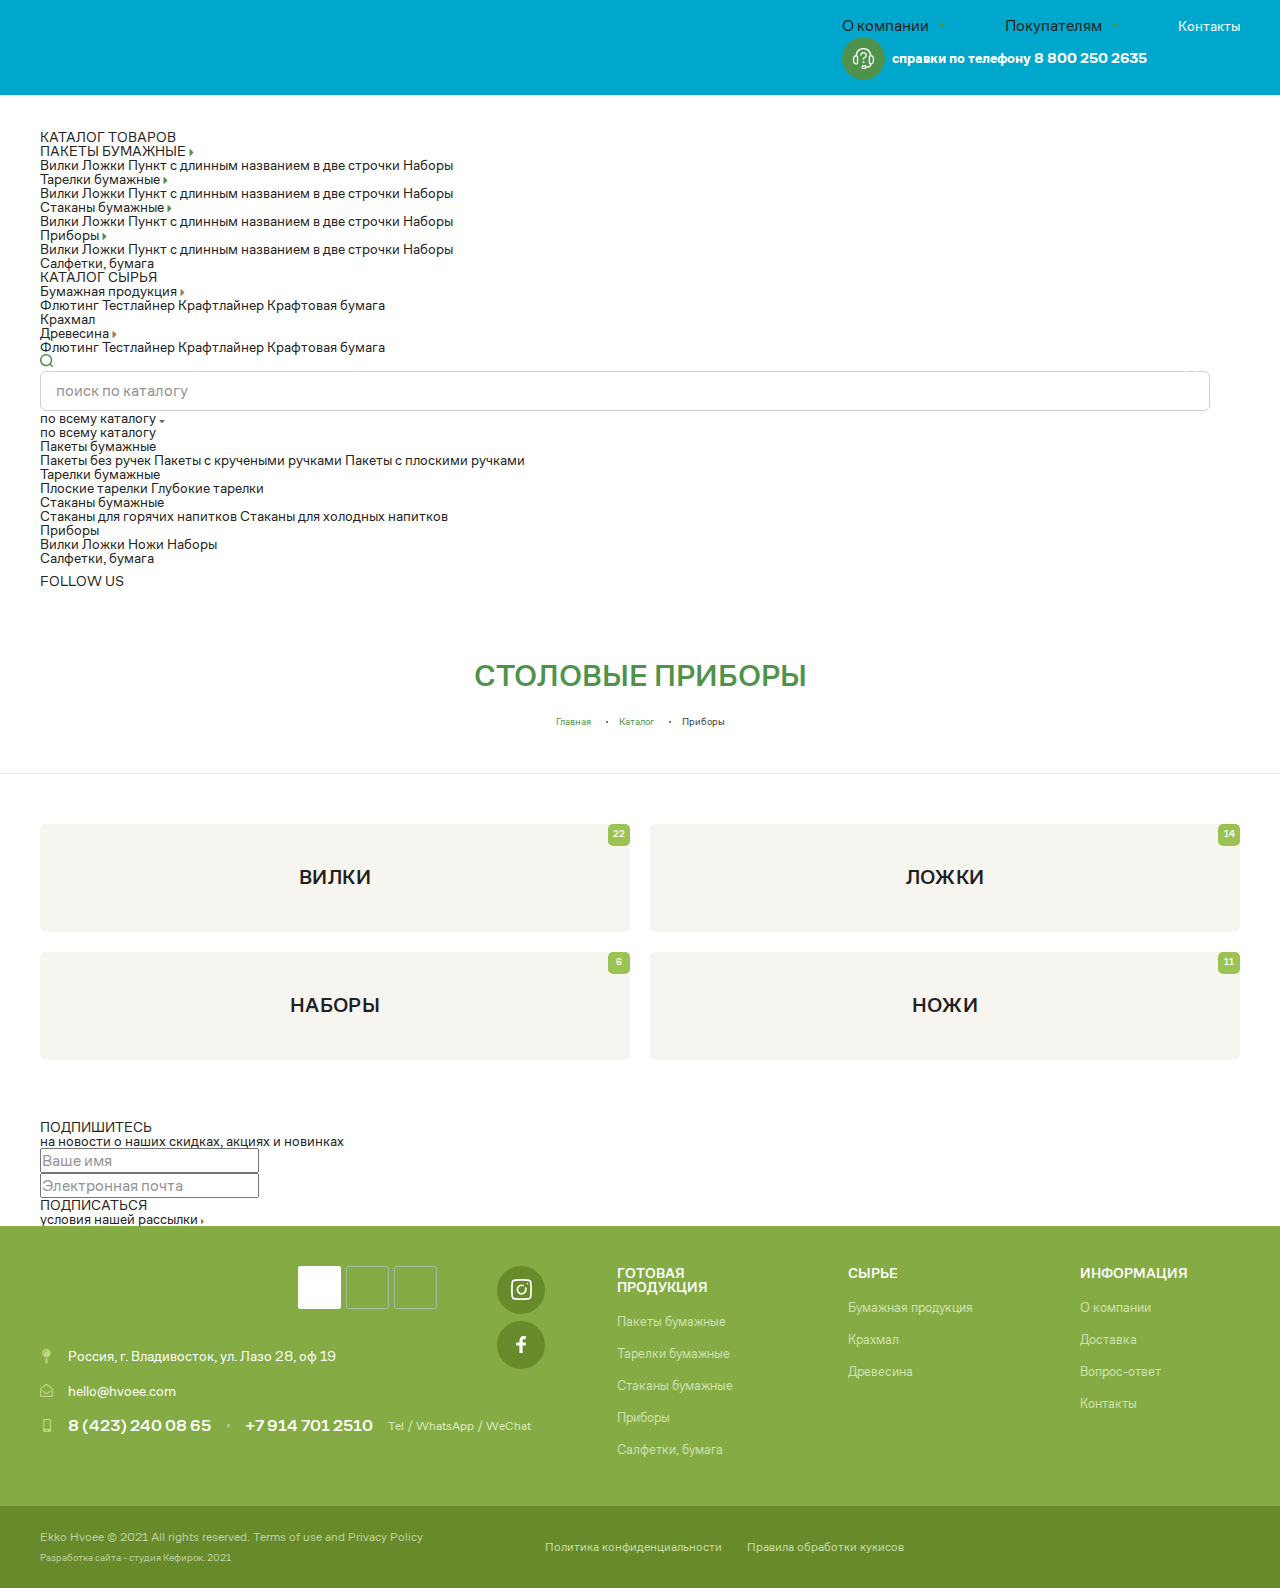
==== catalog-category.html @ 8310608a "first commit" ====
<!DOCTYPE html>
<html>

<head>
    <meta charset="UTF-8">
    <meta name="viewport" content="width=device-width, initial-scale=1.0, minimum-scale=1.0, maximum-scale=1.0, user-scalable=no">
    <link rel="stylesheet" href="css/bootstrap.min.css">
    <link rel="stylesheet" href="https://unpkg.com/swiper/swiper-bundle.min.css" />
    <link rel="stylesheet" href="css/nice-select.css">
    <link rel="stylesheet" href="css/jquery.fancybox.min.css">
    <link rel='stylesheet' href='css/jquery.mCustomScrollbar.css' />
    <link rel="stylesheet" href="css/style.css">
    <title>СТОЛОВЫЕ ПРИБОРЫ</title>
</head>

<body>

    <div class="wrapper">
        <div class="content">
            <header class="header">
                <section class='header-top'>
                    <div class='container'>
                        <div class='header-top__inner'>
                            <a href="index.php" class="header__logo">
                                <img src="images/svg/logo.png" alt="">
                            </a>
                            <div class="header-top__center">
                                <div class="header-top__center-inner">
                                    <nav class="nav">
                                        <div class="nav__item">
                                            <div class="nav__item-show">
                                                <span>О компании</span>
                                                <svg width="6" height="3" id="Слой_1" data-name="Слой 1" xmlns="http://www.w3.org/2000/svg" viewBox="0 0 5.81 3.29"><path fill="#50924c" d="M358.53,430.13a.39.39,0,0,1,.27.66l-2.51,2.52a.39.39,0,0,1-.55,0l-2.52-2.52a.39.39,0,0,1,.28-.66Z" transform="translate(-353.11 -430.13)"/></svg>
                                            </div>
                                            <div class="nav__item-hidden">
                                                <div class="nav__item-hidden-inner">
                                                    <a href="">О компании</a>
                                                    <a href="">Доставка</a>
                                                    <a href="">Вопрос-ответ</a>
                                                    <a href="">Контакты</a>
                                                </div>
                                            </div>
                                        </div>
                                        <div class="nav__item">
                                            <div class="nav__item-show">
                                                <span>Покупателям</span>
                                                <svg width="6" height="3" id="Слой_1" data-name="Слой 1" xmlns="http://www.w3.org/2000/svg" viewBox="0 0 5.81 3.29"><path fill="#50924c" d="M358.53,430.13a.39.39,0,0,1,.27.66l-2.51,2.52a.39.39,0,0,1-.55,0l-2.52-2.52a.39.39,0,0,1,.28-.66Z" transform="translate(-353.11 -430.13)"/></svg>
                                            </div>
                                            <div class="nav__item-hidden">
                                                <div class="nav__item-hidden-inner">
                                                    <a href="">О компании</a>
                                                    <a href="">Доставка</a>
                                                    <a href="">Вопрос-ответ</a>
                                                    <a href="">Контакты</a>
                                                </div>
                                            </div>
                                        </div>
                                        <div class="nav__item">
                                            <a href="" class="nav__item-link">Контакты</a>
                                        </div>

                                    </nav>
                                    <div class="header__phone">
                                        <svg width="43" height="43" id="Слой_1" data-name="Слой 1" xmlns="http://www.w3.org/2000/svg" viewBox="0 0 42.65 42.65"><circle fill="#4f924b" cx="21.32" cy="21.32" r="21.32"></circle><path fill="#fff" d="M374.61,393.15a3.09,3.09,0,0,0-2.11-1.76c-.18-.05-.22-.13-.24-.31a7.75,7.75,0,0,0-4.17-6.12,7.36,7.36,0,0,0-3-.88.7.7,0,0,1-.14,0h-1.06l-.14,0a7.36,7.36,0,0,0-2.36.58,7.75,7.75,0,0,0-4.79,6.42.31.31,0,0,1-.26.31,3.27,3.27,0,0,0-2.42,3.12v2.69a3.29,3.29,0,0,0,2.29,3.1,5.5,5.5,0,0,0,1.66.15,1.3,1.3,0,0,0,1.3-1.3q0-3.28,0-6.57A1.5,1.5,0,0,0,359,392a1.28,1.28,0,0,0-1.11-.73,6.54,6.54,0,0,1,13,0l-.23,0a1.28,1.28,0,0,0-1,1.23q0,3.33,0,6.64a1.19,1.19,0,0,0,.67,1.1,5.85,5.85,0,0,0,.63.23,1.91,1.91,0,0,1-1.59,1.87c-.53.07-1.09,0-1.63.05a.22.22,0,0,1-.23-.15,1.82,1.82,0,0,0-1.49-1.13,12.83,12.83,0,0,0-1.64,0,2,2,0,0,0-1.93,1.81,1.92,1.92,0,0,0,1.63,2.08,12.37,12.37,0,0,0,1.61,0,2,2,0,0,0,.55-.08,1.94,1.94,0,0,0,1.34-1.23h1.45a3.27,3.27,0,0,0,3.09-2.3c.1-.33.14-.69.21-1.05l.14-.05a3.23,3.23,0,0,0,2.33-2.36c0-.14.07-.29.1-.43v-3.36A6.86,6.86,0,0,0,374.61,393.15Zm-16.74,6a2.28,2.28,0,0,1-2.12-.65,1.82,1.82,0,0,1-.49-1.23q0-1.38,0-2.76a2,2,0,0,1,1.89-1.9h.72Zm7.87,4.61h-1.29a.66.66,0,1,1,0-1.31h1.29a.66.66,0,1,1,0,1.31Zm7.88-6.52a2,2,0,0,1-1.92,1.93H371v-6.58c.34,0,.67,0,1,.06a1.93,1.93,0,0,1,1.62,1.89Q373.64,395.86,373.62,397.21Z" transform="translate(-343.11 -373.22)"></path><path fill="#fff" d="M364.36,389.3a2,2,0,0,1,2,1.52,1.94,1.94,0,0,1-1.17,2.25,2.07,2.07,0,0,0-1.41,2.08.69.69,0,0,0,.67.71.65.65,0,0,0,.64-.7.8.8,0,0,1,.59-.87,3.27,3.27,0,0,0-1.24-6.3,3.13,3.13,0,0,0-1.5.36,3.24,3.24,0,0,0-1.78,2.9.65.65,0,0,0,.6.67.66.66,0,0,0,.7-.53,1.62,1.62,0,0,0,0-.22A2,2,0,0,1,364.36,389.3Z" transform="translate(-343.11 -373.22)"></path><path fill="#fff" d="M364.44,397.17a1,1,0,0,0-1,1,1,1,0,1,0,2,0A1,1,0,0,0,364.44,397.17Z" transform="translate(-343.11 -373.22)"></path></svg>
                                        <div>
                                            <span class="header__phone-title">справки по телефону</span>
                                            <a href="tel:8 800 250 2635" class="header__phone-link">8 800 250 2635</a>
                                        </div>
                                    </div>
                                </div>
                            </div>
                            <button class="header__burger">
								<span></span>
								<span></span>
								<span></span>
							</button>
                            <div class="header__langs">
                                <div class="header__lang header__lang--active">
                                    <img src="images/svg/flag-rus.png" alt="">
                                </div>
                                <div class="header__lang">
                                    <img src="images/svg/flag-eng.png" alt="">
                                </div>
                                <div class="header__lang">
                                    <img src="images/svg/flag-spn.png" alt="">
                                </div>
                            </div>
                        </div>
                    </div>
                </section>

                <section class='header-bottom'>
                    <div class='container'>
                        <div class='header-bottom__inner'>
                            <div class="header-bottom__left">
                                <div class="header__catalog">
                                    <div class="header__catalog-show">
                                        <div class="header__catalog-burger">
                                            <span></span>
                                            <span></span>
                                            <span></span>
                                        </div>
                                        <span>КАТАЛОГ ТОВАРОВ</span>
                                    </div>
                                    <div class="header__catalog-hidden">
                                        <div class="header__catalog-item">
                                            <div class="header__catalog-item-show">
                                                <span>ПАКЕТЫ БУМАЖНЫЕ</span>
                                                <svg width="5" height="7" id="Слой_1" data-name="Слой 1" xmlns="http://www.w3.org/2000/svg" viewBox="0 0 5.27 9.29"><path fill="#4f924b" d="M295.41,416.76a.63.63,0,0,1,1.07-.45l4,4a.64.64,0,0,1,0,.89l-4,4a.63.63,0,0,1-1.07-.44Z" transform="translate(-295.41 -416.13)"></path></svg>
                                            </div>
                                            <div class="header__catalog-item-hidden">
                                                <a href="">Вилки</a>
                                                <a href="">Ложки</a>
                                                <a href="">Пункт с длинным названием в две строчки</a>
                                                <a href="">Наборы</a>
                                            </div>
                                        </div>
                                        <div class="header__catalog-item">
                                            <div class="header__catalog-item-show">
                                                <span>Тарелки бумажные</span>
                                                <svg width="5" height="7" id="Слой_1" data-name="Слой 1" xmlns="http://www.w3.org/2000/svg" viewBox="0 0 5.27 9.29"><path fill="#4f924b" d="M295.41,416.76a.63.63,0,0,1,1.07-.45l4,4a.64.64,0,0,1,0,.89l-4,4a.63.63,0,0,1-1.07-.44Z" transform="translate(-295.41 -416.13)"></path></svg>
                                            </div>
                                            <div class="header__catalog-item-hidden">
                                                <a href="">Вилки</a>
                                                <a href="">Ложки</a>
                                                <a href="">Пункт с длинным названием в две строчки</a>
                                                <a href="">Наборы</a>
                                            </div>
                                        </div>
                                        <div class="header__catalog-item">
                                            <div class="header__catalog-item-show">
                                                <span>Стаканы бумажные</span>
                                                <svg width="5" height="7" id="Слой_1" data-name="Слой 1" xmlns="http://www.w3.org/2000/svg" viewBox="0 0 5.27 9.29"><path fill="#4f924b" d="M295.41,416.76a.63.63,0,0,1,1.07-.45l4,4a.64.64,0,0,1,0,.89l-4,4a.63.63,0,0,1-1.07-.44Z" transform="translate(-295.41 -416.13)"></path></svg>
                                            </div>
                                            <div class="header__catalog-item-hidden">
                                                <a href="">Вилки</a>
                                                <a href="">Ложки</a>
                                                <a href="">Пункт с длинным названием в две строчки</a>
                                                <a href="">Наборы</a>
                                            </div>
                                        </div>
                                        <div class="header__catalog-item">
                                            <div class="header__catalog-item-show">
                                                <span>Приборы</span>
                                                <svg width="5" height="7" id="Слой_1" data-name="Слой 1" xmlns="http://www.w3.org/2000/svg" viewBox="0 0 5.27 9.29"><path fill="#4f924b" d="M295.41,416.76a.63.63,0,0,1,1.07-.45l4,4a.64.64,0,0,1,0,.89l-4,4a.63.63,0,0,1-1.07-.44Z" transform="translate(-295.41 -416.13)"></path></svg>
                                            </div>
                                            <div class="header__catalog-item-hidden">
                                                <a href="">Вилки</a>
                                                <a href="">Ложки</a>
                                                <a href="">Пункт с длинным названием в две строчки</a>
                                                <a href="">Наборы</a>
                                            </div>
                                        </div>
                                        <div class="header__catalog-item">
                                            <div class="header__catalog-item-show">
                                                <span>Салфетки, бумага</span>
                                            </div>
                                        </div>
                                    </div>
                                </div>
                                <div class="header__catalog header__catalog--brown">
                                    <div class="header__catalog-show">
                                        <div class="header__catalog-burger">
                                            <span></span>
                                            <span></span>
                                            <span></span>
                                        </div>
                                        <span>КАТАЛОГ СЫРЬЯ</span>
                                    </div>
                                    <div class="header__catalog-hidden">
                                        <div class="header__catalog-item">
                                            <div class="header__catalog-item-show">
                                                <span>Бумажная продукция</span>
                                                <svg width="5" height="7" id="Слой_1" data-name="Слой 1" xmlns="http://www.w3.org/2000/svg" viewBox="0 0 5.27 9.29"><path fill="#b27544" d="M295.41,416.76a.63.63,0,0,1,1.07-.45l4,4a.64.64,0,0,1,0,.89l-4,4a.63.63,0,0,1-1.07-.44Z" transform="translate(-295.41 -416.13)"></path></svg>
                                            </div>
                                            <div class="header__catalog-item-hidden">
                                                <a href="">Флютинг</a>
                                                <a href="">Тестлайнер</a>
                                                <a href="">Крафтлайнер</a>
                                                <a href="">Крафтовая бумага</a>
                                            </div>
                                        </div>
                                        <div class="header__catalog-item">
                                            <div class="header__catalog-item-show">
                                                <span>Крахмал</span>
                                            </div>
                                        </div>
                                        <div class="header__catalog-item">
                                            <div class="header__catalog-item-show">
                                                <span>Древесина</span>
                                                <svg width="5" height="7" id="Слой_1" data-name="Слой 1" xmlns="http://www.w3.org/2000/svg" viewBox="0 0 5.27 9.29"><path fill="#b27544" d="M295.41,416.76a.63.63,0,0,1,1.07-.45l4,4a.64.64,0,0,1,0,.89l-4,4a.63.63,0,0,1-1.07-.44Z" transform="translate(-295.41 -416.13)"></path></svg>
                                            </div>
                                            <div class="header__catalog-item-hidden">
                                                <a href="">Флютинг</a>
                                                <a href="">Тестлайнер</a>
                                                <a href="">Крафтлайнер</a>
                                                <a href="">Крафтовая бумага</a>
                                            </div>
                                        </div>
                                    </div>
                                </div>
                            </div>
                            <div class="header-bottom__right">
                                <div class="header__search">
                                    <i>
										<svg width="13" height="13" id="Слой_1" data-name="Слой 1" xmlns="http://www.w3.org/2000/svg" viewBox="0 0 13.03 12.99"><path fill="#4f924b" d="M370.44,401.18a2,2,0,0,0,.32-.22,1.63,1.63,0,0,0,.49-.72l-1.93-1.93a.72.72,0,0,0-.15-.11,6.13,6.13,0,1,0-1,1,.49.49,0,0,0,.1.15l1.9,1.91ZM364.33,399A4.65,4.65,0,1,1,369,394.4,4.66,4.66,0,0,1,364.33,399Z" transform="translate(-358.23 -388.27)"/></svg>
									</i>
                                    <input type="text" placeholder="поиск по каталогу">
                                    <button class="header__search-btn">
										<svg width="13" height="13" id="Слой_1" data-name="Слой 1" xmlns="http://www.w3.org/2000/svg" viewBox="0 0 13.03 12.99"><path fill="#fff" d="M370.44,401.18a2,2,0,0,0,.32-.22,1.63,1.63,0,0,0,.49-.72l-1.93-1.93a.72.72,0,0,0-.15-.11,6.13,6.13,0,1,0-1,1,.49.49,0,0,0,.1.15l1.9,1.91ZM364.33,399A4.65,4.65,0,1,1,369,394.4,4.66,4.66,0,0,1,364.33,399Z" transform="translate(-358.23 -388.27)"/></svg>
									</button>
                                    <div class="header__search-select">
                                        <div class="header__search-select-show">
                                            <span>по всему каталогу</span>
                                            <svg width="6" height="3" id="Слой_1" data-name="Слой 1" xmlns="http://www.w3.org/2000/svg" viewBox="0 0 5.81 3.29"><path fill="#686868" d="M358.53,430.13a.39.39,0,0,1,.27.66l-2.51,2.52a.39.39,0,0,1-.55,0l-2.52-2.52a.39.39,0,0,1,.28-.66Z" transform="translate(-353.11 -430.13)"></path></svg>
                                        </div>
                                        <div class="header__search-select-hidden">
                                            <div class="header__search-select-item header__search-select-item--active">
                                                <div class="header__search-select-item-title">по всему каталогу</div>
                                            </div>
                                            <div class="header__search-select-item">
                                                <div class="header__search-select-item-title">Пакеты бумажные</div>
                                                <a href="" class="header__search-select-item-link">Пакеты без ручек</a>
                                                <a href="" class="header__search-select-item-link">Пакеты с кручеными ручками</a>
                                                <a href="" class="header__search-select-item-link">Пакеты с плоскими ручками</a>
                                            </div>
                                            <div class="header__search-select-item">
                                                <div class="header__search-select-item-title">Тарелки бумажные</div>
                                                <a href="" class="header__search-select-item-link">Плоские тарелки</a>
                                                <a href="" class="header__search-select-item-link">Глубокие тарелки</a>
                                            </div>
                                            <div class="header__search-select-item">
                                                <div class="header__search-select-item-title">Стаканы бумажные</div>
                                                <a href="" class="header__search-select-item-link">Стаканы для горячих напитков</a>
                                                <a href="" class="header__search-select-item-link">Стаканы для холодных напитков</a>
                                            </div>
                                            <div class="header__search-select-item">
                                                <div class="header__search-select-item-title">Приборы</div>
                                                <a href="" class="header__search-select-item-link">Вилки</a>
                                                <a href="" class="header__search-select-item-link">Ложки</a>
                                                <a href="" class="header__search-select-item-link">Ножи</a>
                                                <a href="" class="header__search-select-item-link">Наборы</a>
                                            </div>
                                            <div class="header__search-select-item">
                                                <div class="header__search-select-item-title">Салфетки, бумага</div>
                                            </div>
















                                        </div>
                                    </div>
                                </div>
                                <div class="header__socials">
                                    <span>FOLLOW US</span>
                                    <a href="">
                                        <svg width="21" height="21" id="Слой_1" data-name="Слой 1" xmlns="http://www.w3.org/2000/svg" viewBox="0 0 21.02 21.11"><g id="ig_instagram_insta_photo" data-name="ig instagram insta photo"><path fill="#fff" d="M301.88,418.52a.86.86,0,0,0-.5,1.11h0a3.42,3.42,0,1,1-2-2,.85.85,0,0,0,1.1-.49.86.86,0,0,0-.49-1.11,5.13,5.13,0,1,0,3,2.95.86.86,0,0,0-1.11-.49Z" transform="translate(-287.56 -410.27)"/><circle fill="#fff" cx="16.49" cy="4.56" r="0.86"/><path fill="#fff" d="M308.34,414.82a4.29,4.29,0,0,0-4.2-4.28h0a65.76,65.76,0,0,0-12.07,0,4.29,4.29,0,0,0-4.28,4.21,80.91,80.91,0,0,0,0,12.06,4.29,4.29,0,0,0,4.2,4.28h0c2,.18,4.05.29,6.08.29s4-.1,6-.29a4.29,4.29,0,0,0,4.24-4.21A75.87,75.87,0,0,0,308.34,414.82Zm-1.71,12a2.57,2.57,0,0,1-2.57,2.56H304a60.66,60.66,0,0,1-11.9,0,2.55,2.55,0,0,1-2.56-2.56v-.07a79,79,0,0,1,0-11.92,2.56,2.56,0,0,1,2.56-2.57h.08q2.94-.27,5.91-.28t6,.28a2.55,2.55,0,0,1,2.57,2.56v.07A74.12,74.12,0,0,1,306.63,426.81Z" transform="translate(-287.56 -410.27)"/></g></svg>
                                    </a>
                                    <a href="">
                                        <svg width="10" height="17" id="Слой_1" data-name="Слой 1" xmlns="http://www.w3.org/2000/svg" viewBox="0 0 9 16"><path fill="#fff" d="M299.57,418.78h3v3h-3v7h-3v-7h-3v-3h3v-1.26a5.69,5.69,0,0,1,1.12-3.51,3.63,3.63,0,0,1,2.79-1.23h2.09v3h-2.1a.9.9,0,0,0-.9.9Z" transform="translate(-293.57 -412.78)"/></svg>
                                    </a>
                                </div>
                            </div>
                        </div>
                    </div>
                </section>
            </header>



            <div class="breadcrumbs">
                <div class="container">
                    <h1 class="breadcrumbs__title">СТОЛОВЫЕ ПРИБОРЫ</h1>
                    <div class='breadcrumbs__wrap'>
                        <a class='breadcrumbs__item' href='index.php'>
							Главная
						</a>
                        <a class='breadcrumbs__item'>
							Каталог
						</a>
                        <span class='breadcrumbs__item'>
							Приборы
						</span>
                    </div>

                </div>
            </div>

            <section class='catalog-category'>
                <div class='container'>
                    <div class='catalog-category__items'>
                        <a href="" class="catalog-category__item">
                            <img src="images/svg/cat-inside1.png" alt="" class="catalog-category__item-img">
                            <div class="catalog-category__item-title">Вилки</div>
                            <div class="catalog-category__item-num">22</div>
                        </a>
                        <a href="" class="catalog-category__item">
                            <img src="images/svg/cat-inside3.png" alt="" class="catalog-category__item-img">
                            <div class="catalog-category__item-title">ЛОЖКИ</div>
                            <div class="catalog-category__item-num">14</div>
                        </a>
                        <a href="" class="catalog-category__item">
                            <img src="images/svg/cat-inside2.png" alt="" class="catalog-category__item-img">
                            <div class="catalog-category__item-title">НАБОРЫ</div>
                            <div class="catalog-category__item-num">6</div>
                        </a>
                        <a href="" class="catalog-category__item">
                            <img src="images/svg/cat-inside4.png" alt="" class="catalog-category__item-img">
                            <div class="catalog-category__item-title">НОЖИ</div>
                            <div class="catalog-category__item-num">11</div>
                        </a>
                    </div>
                </div>
            </section>

            <section class='follow'>
                <div class='container'>
                    <div class='follow__inner'>
                        <div class="follow__left">
                            <div class="follow__title">ПОДПИШИТЕСЬ</div>
                            <div class="follow__subtitle">на новости о наших скидках, акциях и новинках</div>
                        </div>
                        <div class="follow__right">
                            <form class="follow__form">
                                <div class="follow__form-group">
                                    <input type="text" placeholder="Ваше имя">
                                </div>
                                <div class="follow__form-group">
                                    <input type="email" placeholder="Электронная почта">
                                </div>
                                <button class="follow__form-btn btn-brown">ПОДПИСАТЬСЯ</button>
                            </form>
                            <a href="" class="follow__link">
                                <span>условия нашей рассылки</span>
                                <svg width="3" height="5" id="Слой_1" data-name="Слой 1" xmlns="http://www.w3.org/2000/svg" viewBox="0 0 5.27 9.29"><path fill="#b27544" d="M295.41,416.76a.63.63,0,0,1,1.07-.45l4,4a.64.64,0,0,1,0,.89l-4,4a.63.63,0,0,1-1.07-.44Z" transform="translate(-295.41 -416.13)"></path></svg>
                            </a>
                        </div>
                    </div>
                </div>
            </section>


        </div>

        <footer class='footer'>
            <section class='footer-top'>
                <div class='container'>
                    <div class='footer-top__inner'>
                        <div class="footer__col">
                            <div class="footer__head">
                                <a href="" class="footer__logo">
                                    <img src="images/svg/footer-logo.svg" alt="">
                                </a>
                                <div class="footer__langs">
                                    <div class="footer__lang footer__lang--active">
                                        <img src="images/svg/flag-rus.png" alt="">
                                    </div>
                                    <div class="footer__lang">
                                        <img src="images/svg/flag-eng.png" alt="">
                                    </div>
                                    <div class="footer__lang">
                                        <img src="images/svg/flag-spn.png" alt="">
                                    </div>
                                </div>
                            </div>
                            <div class="footer__socials">
                                <a href="" class="footer__socials-item">
                                    <svg width="21" height="21" id="Слой_1" data-name="Слой 1" xmlns="http://www.w3.org/2000/svg" viewBox="0 0 21.02 21.11">
										<g id="ig_instagram_insta_photo" data-name="ig instagram insta photo">
											<path fill="#fff" d="M301.88,418.52a.86.86,0,0,0-.5,1.11h0a3.42,3.42,0,1,1-2-2,.85.85,0,0,0,1.1-.49.86.86,0,0,0-.49-1.11,5.13,5.13,0,1,0,3,2.95.86.86,0,0,0-1.11-.49Z" transform="translate(-287.56 -410.27)"></path>
											<circle fill="#fff" cx="16.49" cy="4.56" r="0.86"></circle>
											<path fill="#fff" d="M308.34,414.82a4.29,4.29,0,0,0-4.2-4.28h0a65.76,65.76,0,0,0-12.07,0,4.29,4.29,0,0,0-4.28,4.21,80.91,80.91,0,0,0,0,12.06,4.29,4.29,0,0,0,4.2,4.28h0c2,.18,4.05.29,6.08.29s4-.1,6-.29a4.29,4.29,0,0,0,4.24-4.21A75.87,75.87,0,0,0,308.34,414.82Zm-1.71,12a2.57,2.57,0,0,1-2.57,2.56H304a60.66,60.66,0,0,1-11.9,0,2.55,2.55,0,0,1-2.56-2.56v-.07a79,79,0,0,1,0-11.92,2.56,2.56,0,0,1,2.56-2.57h.08q2.94-.27,5.91-.28t6,.28a2.55,2.55,0,0,1,2.57,2.56v.07A74.12,74.12,0,0,1,306.63,426.81Z" transform="translate(-287.56 -410.27)"></path>
										</g>
									</svg>
                                </a>
                                <a href="" class="footer__socials-item">
                                    <svg width="10" height="17" id="Слой_1" data-name="Слой 1" xmlns="http://www.w3.org/2000/svg" viewBox="0 0 9 16">
										<path fill="#fff" d="M299.57,418.78h3v3h-3v7h-3v-7h-3v-3h3v-1.26a5.69,5.69,0,0,1,1.12-3.51,3.63,3.63,0,0,1,2.79-1.23h2.09v3h-2.1a.9.9,0,0,0-.9.9Z" transform="translate(-293.57 -412.78)"></path>
									</svg>
                                </a>
                            </div>
                            <div class="footer__info">
                                <div class="footer__address">
                                    <i>
										<svg width="9" height="15" id="Слой_1" data-name="Слой 1" xmlns="http://www.w3.org/2000/svg" viewBox="0 0 7.88 14">
											<path fill="#bed681" d="M281.14,422.72a3.94,3.94,0,1,1-3.94-3.94A3.94,3.94,0,0,1,281.14,422.72Zm-3.61-2.19a.33.33,0,0,0-.33-.33,2.51,2.51,0,0,0-2.51,2.52.32.32,0,0,0,.32.33.33.33,0,0,0,.33-.33,1.86,1.86,0,0,1,1.86-1.86A.33.33,0,0,0,277.53,420.53Zm-.33,7a5.14,5.14,0,0,0,.88-.08v4.28l-.61.91a.33.33,0,0,1-.54,0l-.6-.91v-4.28A4.94,4.94,0,0,0,277.2,427.53Z" transform="translate(-273.26 -418.78)" />
										</svg>
									</i>
                                    <span>Россия, г. Владивосток, ул. Лазо 28, оф 19</span>
                                </div>
                                <a href="mailto:hello@hvoee.com" class="footer__mail">
                                    <i>
										<svg width="13" height="13" id="Слой_1" data-name="Слой 1" xmlns="http://www.w3.org/2000/svg" viewBox="0 0 12 12">
											<path fill="#bed681" d="M283.2,424.53v6.15a1.13,1.13,0,0,1-1.12,1.13h-9.75a1.13,1.13,0,0,1-1.13-1.13v-6.15a1.13,1.13,0,0,1,.41-.87l3.17-2.54a2.89,2.89,0,0,1,4.84,0c.55.43,3.06,2.45,3.17,2.54A1.13,1.13,0,0,1,283.2,424.53Zm-1.12.07a.11.11,0,0,0-.06-.11l-3.1-2.5c-.41-.32-1.16-1.06-1.72-1.06s-1.29.73-1.72,1.06l-3.1,2.5s-.05.06-.05.11v5.94a.14.14,0,0,0,.14.14h9.47a.14.14,0,0,0,.14-.14Zm-.79,1.94c-.68.54-1.39,1.12-1.67,1.33a4.26,4.26,0,0,1-2.42,1.31,4.31,4.31,0,0,1-2.42-1.31l-1.66-1.33a.28.28,0,0,1,0-.4l.35-.43a.29.29,0,0,1,.4,0l1.65,1.32c.41.33,1.17,1.07,1.72,1.07s1.3-.73,1.72-1.07l1.66-1.32a.27.27,0,0,1,.39,0l.36.43A.29.29,0,0,1,281.29,426.54Z" transform="translate(-271.2 -419.81)" />
										</svg>
									</i>
                                    <span>hello@hvoee.com</span>
                                </a>
                                <div class="footer__phones">
                                    <a href="tel:8 (423) 240 08 65" class="footer__phone">
                                        <i>
											<svg width="8" height="13" id="Слой_1" data-name="Слой 1" xmlns="http://www.w3.org/2000/svg" viewBox="0 0 7.5 12">
												<path fill="#bed681" d="M281,420.93v9.75a1.13,1.13,0,0,1-1.12,1.13h-5.25a1.13,1.13,0,0,1-1.13-1.13v-9.75a1.12,1.12,0,0,1,1.13-1.12h5.25A1.12,1.12,0,0,1,281,420.93Zm-1.12.28a.29.29,0,0,0-.29-.28h-4.68a.28.28,0,0,0-.28.28v7.32a.28.28,0,0,0,.28.28h4.68a.29.29,0,0,0,.29-.28Zm-1.88,9.1a.75.75,0,0,0-1.5,0,.75.75,0,0,0,1.5,0Z" transform="translate(-273.45 -419.81)" />
											</svg>
										</i>
                                        <span>8 (423) 240 08 65</span>
                                    </a>
                                    <a href="tel:+7 914 701 2510" class="footer__whatsapp">
                                        <i></i>
                                        <strong>+7 914 701 2510</strong>
                                        <span>Tel / WhatsApp / WeChat</span>
                                    </a>
                                </div>
                            </div>

                        </div>
                        <div class="footer__col">
                            <div class="footer__title">ГОТОВАЯ ПРОДУКЦИЯ</div>
                            <a href="" class="footer__link">Пакеты бумажные</a>
                            <a href="" class="footer__link">Тарелки бумажные</a>
                            <a href="" class="footer__link">Стаканы бумажные</a>
                            <a href="" class="footer__link">Приборы</a>
                            <a href="" class="footer__link">Салфетки, бумага</a>
                        </div>
                        <div class="footer__col">
                            <div class="footer__title">СЫРЬЕ</div>
                            <a href="" class="footer__link">Бумажная продукция</a>
                            <a href="" class="footer__link">Крахмал</a>
                            <a href="" class="footer__link">Древесина</a>
                        </div>
                        <div class="footer__col">
                            <div class="footer__title">ИНФОРМАЦИЯ</div>
                            <a href="" class="footer__link">О компании</a>
                            <a href="" class="footer__link">Доставка</a>
                            <a href="" class="footer__link">Вопрос-ответ</a>
                            <a href="" class="footer__link">Контакты</a>
                        </div>
                    </div>
                </div>
            </section>
            <section class='footer-bottom'>
                <div class='container'>
                    <div class='footer-bottom__inner'>
                        <div class="footer__col">
                            <div class="footer__privacy">Ekko Hvoee © 2021 All rights reserved. Terms of use and Privacy Policy</div>
                            <div class="footer__by">
                                Разработка сайта - <a href="http://www.kefirok.ru" target="_blank"> студия Кефирок</a>. 2021
                            </div>
                        </div>
                        <div class="footer-bottom__info">
                            <a href="" class="footer-bottom__link">Политика конфиденциальности</a>
                            <a href="" class="footer-bottom__link">Правила обработки кукисов</a>
                        </div>
                    </div>
                </div>
            </section>
        </footer>

        <script src="js/jquery-1.11.3.min.js"></script>
        <script src="js/jquery.nice-select.min.js"></script>
        <script src="js/jquery.maskedinput.min.js"></script>
        <script src="js/bootstrap.min.js"></script>
        <script src="js/jquery.fancybox.min.js"></script>
        <script src='js/jquery.mCustomScrollbar.concat.min.js'></script>
        <script src="js/swiper.js"></script>
        <script src="js/index.js"></script>
    </div>




</body>

</html>
---- css/nice-select.css ----
.nice-select {
  -webkit-tap-highlight-color: transparent;
  background-color: #fff;
  border-radius: 5px;
  border: solid 1px #e8e8e8;
  -webkit-box-sizing: border-box;
  box-sizing: border-box;
  cursor: pointer;
  display: block;
  float: left;
  font-family: inherit;
  font-size: 14px;
  font-weight: normal;
  height: 42px;
  line-height: 40px;
  outline: none;
  padding-left: 18px;
  padding-right: 30px;
  position: relative;
  text-align: left !important;
  -webkit-transition: all 0.2s ease-in-out;
  transition: all 0.2s ease-in-out;
  -webkit-user-select: none;
     -moz-user-select: none;
      -ms-user-select: none;
          user-select: none;
  white-space: nowrap;
  width: auto;
  background: #ffffff !important;
  padding: 0 10px;
  font-size: 13px;
  color: #212121;
  height: 22px;
  line-height: 22px;
  background: #ffffff !important;
  border: 1px solid #e0e0e0;
  width: 142px;
  font-weight: 300;
}
.ncatlist .ncatfilterselect .nice-select, .cartselect.nice-select{
  width: 100%;
}
.shoplist .shoplist-menu .nice-select{
  width: 380px;
    height: 52px;
    border: 1px solid #e0e0e0;
    border-radius: 3px;
    line-height: 52px;
    padding: 0 15px;
    color: #cccccc;
}
.shoplist .shoplist-menu .nice-select:after{
    background: url(../images/seldropblack.png) no-repeat;
    content: "";
    position: absolute;
    z-index: 1;
    right: 15px;
    top: 50%;
    width: 13px;
    height: 13px;
    display: block;
    margin-top: -7px;
    -webkit-transform: rotate(0deg);
    transform: rotate(0deg);
}
.shoplist .shoplist-menu .nice-select.open:after {
    -webkit-transform: rotate(-180deg);
    transform: rotate(-180deg); }
  .nice-select:hover {
    border-color: #dbdbdb; }
  .nice-select:active, .nice-select.open, .nice-select:focus {
    border-color: #999; }
  .nice-select:after {
        content: "";
    position: absolute;
    z-index: 7;
    top: 2px;
    right: 10px;
    width: 8px;
    height: 16px;
    cursor: pointer;
    -webkit-transform: rotate(-90deg);
    transform: rotate(-90deg);
    -webkit-transition: all 0.3s;
    transition: all 0.3s;
    background-size: 4px auto; }
  .nice-select.open:after {
    -webkit-transform: rotate(-270deg);
            transform: rotate(-270deg); }
  .nice-select.open .list {
    opacity: 1;
    pointer-events: auto;
    -webkit-transform: scale(1) translateY(0);
            transform: scale(1) translateY(0); }
  .nice-select.disabled {
    border-color: #ededed;
    color: #999;
    pointer-events: none; }
    .nice-select.disabled:after {
      border-color: #cccccc; }
  .nice-select.wide {
    width: 100%; }
    .nice-select.wide .list {
      left: 0 !important;
      right: 0 !important; }
  .nice-select.right {
    float: right; }
    .nice-select.right .list {
      left: auto;
      right: 0; }
  .nice-select.small {
    font-size: 12px;
    height: 36px;
    line-height: 34px; }
    .nice-select.small:after {
      height: 4px;
      width: 4px; }
    .nice-select.small .option {
      line-height: 34px;
      min-height: 34px; }
  .nice-select .list {
    background-color: #fff;
    border-radius: 5px;
    -webkit-box-shadow: 0 0 0 1px rgba(68, 68, 68, 0.11);
    box-shadow: 0 0 0 1px rgba(68, 68, 68, 0.11);
    -webkit-box-sizing: border-box;
    box-sizing: border-box;
    margin-top: 4px;
    opacity: 0;
    overflow: hidden;
    padding: 0;
    pointer-events: none;
    position: absolute;
    top: 100%;
    left: 0;
    width: 100%;
    -webkit-transition: all 0.2s cubic-bezier(0.5, 0, 0, 1.25), opacity 0.15s ease-out;
    transition: all 0.2s cubic-bezier(0.5, 0, 0, 1.25), opacity 0.15s ease-out;
    z-index: 9; }
    .nice-select .list:hover .option:not(:hover) {
      background-color: transparent !important; }
  .nice-select .option {
    cursor: pointer;
    font-weight: 400;
    list-style: none;
    outline: none;
    padding-left: 18px;
    padding-right: 29px;
    padding: 6px 10px;
    font-size: 12px;
    line-height: 1;
    border-top: 1px dotted #e0e0e0;
    text-align: left;
    -webkit-transition: all 0.2s;
    transition: all 0.2s; }
    .nice-select .option:hover, .nice-select .option.focus, .nice-select .option.selected.focus {
      background-color: #f6f6f6; }
    .nice-select .option.selected {
      font-weight: bold; width: 100%;}
    .nice-select .option.disabled {
      background-color: transparent;
      cursor: default; }

.no-csspointerevents .nice-select .list {
  display: none; }

.no-csspointerevents .nice-select.open .list {
  display: block; }

.cartFormBuy .nice-select,.cartFormBuy .cartselect{
  height: 40px;
  line-height: 40px;
  margin-bottom: 30px;
}
.cartFormBuy .nice-select:after{
  top: 12px;
}
.cartwrap .cartFormWrap .cartFormBuy .tabcart .cartselect.mt20 .nice-select{
  height: 40px;
  line-height: 40px;
  margin-bottom: 30px;
}
.cartwrap .cartFormWrap .cartFormBuy .tabcart .cartselect.mt20 .nice-select:after{
  top: 12px;
}
---- css/style.css ----
@charset "UTF-8";
@font-face {
  font-family: "CoFo Sans";
  src: url(../fonts/CoFoSans-Regular.ttf);
  font-weight: 400;
}
@font-face {
  font-family: "CoFo Sans";
  src: url(../fonts/CoFoRobert-RegularItalic.ttf);
  font-weight: 400;
  font-style: italic;
}
@font-face {
  font-family: "CoFo Sans";
  src: url(../fonts/CoFoSans-Medium.ttf);
  font-weight: 500;
}
@font-face {
  font-family: "CoFo Sans";
  src: url(../fonts/CoFoSans-Bold.ttf);
  font-weight: 700;
}
@font-face {
  font-family: "CoFo Sans";
  src: url(../fonts/CoFoSans-Black.ttf);
  font-weight: 900;
}
* {
  margin: 0;
  padding: 0;
  box-sizing: border-box;
}

body,
div,
p,
h1,
h2,
h3,
h4,
h5,
ul,
li,
a,
form {
  margin: 0;
  padding: 0;
  border: 0;
  text-decoration: none;
  line-height: 1;
}

button,
input,
textarea {
  outline: none !important;
  transition: all .3s;
}
button::placeholder,
input::placeholder,
textarea::placeholder {
  color: #a8a8a8;
}

input[type=text]:focus,
input[type=file]:focus,
input[type=checkbox]:focus,
input[type=radio]:focus,
input:active {
  outline: none !important;
}

::-webkit-input-placeholder {
  color: #222;
}

::-moz-placeholder {
  color: #222;
}

/* Firefox 19+ */
:-moz-placeholder {
  color: #222;
}

/* Firefox 18- */
:-ms-input-placeholder {
  color: #222;
}

.transit {
  /* Safari */
  transition: all 0.4s;
}

input::-webkit-outer-spin-button,
input::-webkit-inner-spin-button {
  -webkit-appearance: none;
  margin: 0;
}

input[type=number] {
  -moz-appearance: textfield;
}

html {
  height: 100%;
}

svg {
  flex-shrink: 0;
}

svg,
path {
  transition: all .3s;
}

body {
  font-family: 'CoFo Sans', sans-serif;
  font-weight: 400;
  height: 100%;
  color: #242321;
  overflow-x: hidden;
}
body.fixed-body {
  overflow-y: hidden;
}

h1,
h2,
h3,
h4,
h5,
h6,
p,
img {
  margin: 0;
  padding: 0;
}

a {
  color: inherit;
  text-decoration: none;
  transition: 0.4s;
}
a:hover {
  text-decoration: none !important;
}
a:focus {
  text-decoration: none !important;
}

button {
  cursor: pointer;
  border: none;
  outline: none;
  box-sizing: border-box;
  transition: 0.3s;
  background-color: inherit;
}

ul,
li {
  margin: 0;
  padding: 0;
  list-style: none;
}

i {
  line-height: 100%;
}

input {
  font-size: 16px;
}
input::placeholder {
  color: #949494;
}

.btn {
  display: flex;
  align-items: center;
  justify-content: center;
  border-radius: 6px;
  transition: all .3s;
}

.btn-red {
  background: #F24941;
  color: #FFFFFF;
}
.btn-red:hover {
  color: #FFFFFF;
  background: rgba(242, 73, 65, 0.9);
}

.btn-blue {
  background: #1DAFD1;
  color: #FFFFFF;
}
.btn-blue:hover {
  color: #FFFFFF;
  background: rgba(29, 175, 209, 0.9);
}

.card__img {
  height: 191px;
  display: flex;
  align-items: center;
  justify-content: center;
}
.card__img img {
  max-height: 100%;
}
.card__top {
  position: relative;
}
.card__available {
  position: absolute;
  bottom: 15px;
  right: 15px;
  z-index: 2;
  background: #00A7CD;
  box-shadow: 0px 0px 9px rgba(0, 0, 0, 0.1);
  border-radius: 100px;
  height: 35px;
  padding: 0 25px;
  font-size: 14px;
  line-height: 136%;
  display: flex;
  align-items: center;
  justify-content: center;
  color: #FFFFFF;
}
.card__discount {
  position: absolute;
  top: 15px;
  right: 15px;
  background: #F24941;
  width: 62px;
  height: 32px;
  font-size: 14px;
  line-height: 136%;
  display: flex;
  align-items: center;
  justify-content: center;
  color: #FFFFFF;
  box-shadow: 0px 0px 9px rgba(0, 0, 0, 0.1);
  border-radius: 100px;
}
.card__prices {
  margin: 13px 0;
  display: flex;
  align-items: center;
}
.card__price-new {
  font-weight: 700;
  font-size: 24px;
  line-height: 90%;
  color: #F24941;
}
.card__price-old {
  margin-left: 8px;
  font-size: 18px;
  line-height: 90%;
  color: #242321;
}
.card__desc {
  font-size: 14px;
  line-height: 136%;
  color: #242321;
  height: 57px;
  overflow: hidden;
  display: -webkit-box;
  -webkit-line-clamp: 3;
  -webkit-box-orient: vertical;
}
.card__btn {
  min-width: 160px;
  height: 40px;
  font-weight: 500;
  font-size: 16px;
  line-height: 20px;
  padding: 0 20px;
  margin-top: 13px;
}

.breadcrumbs {
  padding: 50px 0 25px;
}
.breadcrumbs__title {
  text-align: center;
  font-size: 30px;
  line-height: 1.2;
  font-weight: 500;
  color: #4f924b;
  text-transform: uppercase;
}
.breadcrumbs__wrap {
  margin-top: 17px;
  text-align: center;
  flex-wrap: wrap;
}
.breadcrumbs__wrap a:hover {
  color: #184515;
}
.breadcrumbs__item {
  font-size: 10px;
  line-height: 22px;
  font-weight: 400;
  color: #4f924b;
  position: relative;
}
.breadcrumbs__item:not(:first-child) {
  margin-left: 13px;
  padding-left: 13px;
}
.breadcrumbs__item:not(:first-child):before {
  content: '';
  position: absolute;
  z-index: 1;
  width: 2px;
  height: 2px;
  background-color: #4f924b;
  top: 6px;
  left: 0;
}
.breadcrumbs__item:last-child {
  color: #383838;
}
.breadcrumbs__back {
  display: flex;
  align-items: flex-end;
  justify-content: center;
  font-size: 16px;
  font-weight: 400;
  color: #3d3d3d;
}
.breadcrumbs__back:hover {
  color: #3a7b36;
}
.breadcrumbs__back:hover strong {
  color: #3a7b36;
}
.breadcrumbs__back svg {
  margin-bottom: 3px;
}
.breadcrumbs__back span {
  margin-left: 18px;
  margin-right: 3px;
}
.breadcrumbs__back strong {
  font-size: 18px;
  color: #4f924b;
  font-weight: 400;
  transition: all .3s;
}

.ccalc {
  display: flex;
  align-items: center;
  width: 70px;
}
.ccalc input {
  flex-flow: 1;
  border: none;
  width: calc(100% - 42px);
  text-align: center;
  font-size: 12px;
  line-height: 14px;
  font-weight: 400;
  color: #000000;
}
.ccalc button {
  width: 21px;
  height: 21px;
  background-color: #ffffff;
  border: 1px solid #663618;
  border-radius: 3px;
  font-size: 12px;
  line-height: 12px;
  font-weight: 400;
  color: #663618;
}
.ccalc button:hover {
  background-color: #663618;
  color: #ffffff;
}
.ccalc button.disabled {
  background-color: #ffffff;
  border: 1px solid #e1d9d1;
  pointer-events: none;
  color: #e1d9d1;
}

.red-star {
  color: #e07b7b;
}

@media screen and (max-width: 992px) {
  .breadcrumbs {
    padding: 20px 0;
  }
  .breadcrumbs__title {
    font-size: 20px;
  }
  .breadcrumbs__wrap {
    margin-top: 8px;
  }
  .breadcrumbs__item {
    font-size: 8px;
    line-height: 14px;
  }
  .breadcrumbs__item:not(:first-child) {
    margin-left: 10px;
    padding-left: 10px;
  }
  .breadcrumbs__item:not(:first-child):before {
    top: 3px;
  }

  .pagination {
    margin-top: 23px;
  }
  .pagination__item {
    width: 31px;
    height: 31px;
    font-size: 10px;
    margin: 0 2px;
  }
  .pagination__btn {
    width: 31px;
    height: 31px;
    margin-left: 20px;
  }
  .pagination__btn svg {
    width: 4px;
  }
  .pagination__btn--prev {
    margin-right: 20px;
    margin-left: 0;
  }
}
.header__login {
  border-radius: 6px;
  height: 30px;
  padding: 0 20px;
  font-weight: 500;
  font-size: 16px;
  line-height: 20px;
}
.header__mail, .header__phone {
  margin-right: 30px;
  font-weight: bold;
  font-size: 14px;
  line-height: 136%;
  display: flex;
  align-items: center;
}
.header__mail:hover, .header__phone:hover {
  color: #F5F5F5;
}
.header__mail:hover path, .header__phone:hover path {
  fill: #F5F5F5;
}
.header__mail svg, .header__phone svg {
  margin-right: 7px;
}
.header__city {
  display: flex;
  align-items: center;
  height: 21px;
  font-size: 14px;
  line-height: 136%;
  margin-right: auto;
}
.header__city .custom-select {
  height: 21px;
  padding: 0;
  width: unset;
  font-weight: 400;
  float: unset;
  background-color: transparent !important;
  border: none;
  margin-left: 5px;
}
.header__city .custom-select span {
  color: #fff;
  font-weight: 700;
  display: flex;
  align-items: center;
  padding-right: 25px;
  background-repeat: no-repeat;
  background-size: 11px auto;
  background-position: right center;
  background-image: url("data:image/svg+xml;charset=utf8,%3Csvg width='15' height='9' viewBox='0 0 15 9' fill='none' xmlns='http://www.w3.org/2000/svg'%3E%3Cpath d='M0.0756836 1.40692L7.50006 8.8313L14.9244 1.40692L13.6872 0.168799L7.50006 6.3568L1.31293 0.168799L0.0756836 1.40692Z' fill='white'/%3E%3C/svg%3E");
}
.header__logo {
  width: 170px;
  margin-right: 30px;
  flex-shrink: 0;
}
.header__logo img {
  width: 100%;
}
.header__catalog-btn {
  margin-right: 15px;
  flex-shrink: 0;
  width: 119px;
  height: 40px;
  font-weight: 500;
  font-size: 16px;
  line-height: 20px;
}
.header__catalog-btn-burger {
  height: 12px;
  width: 18px;
  display: flex;
  align-items: center;
  position: relative;
  margin-right: 9px;
}
.header__catalog-btn-burger span {
  background-color: #fff;
  height: 2px;
  width: 12px;
  transition: all .3s;
}
.header__catalog-btn-burger span:nth-child(1) {
  position: absolute;
  top: 0;
  left: 0;
}
.header__catalog-btn-burger span:nth-child(2) {
  width: 100%;
}
.header__catalog-btn-burger span:nth-child(3) {
  position: absolute;
  bottom: 0;
  left: 0;
}
.header__catalog-btn--active {
  pointer-events: none;
}
.header__catalog-btn--active .header__catalog-btn-burger span {
  width: 17px;
}
.header__catalog-btn--active .header__catalog-btn-burger span:nth-child(1) {
  transform: rotate(-45deg);
  top: 5px;
}
.header__catalog-btn--active .header__catalog-btn-burger span:nth-child(2) {
  transform: scale(0.00001);
}
.header__catalog-btn--active .header__catalog-btn-burger span:nth-child(3) {
  transform: rotate(45deg);
  bottom: 5px;
}
.header__catalog-btn--mob {
  display: none;
}
.header__search {
  flex-grow: 1;
  margin-right: 30px;
  position: relative;
}
.header__search input {
  width: 100%;
  height: 40px;
  border: 1px solid #D1D1D1;
  border-radius: 6px;
  padding-left: 15px;
  padding-right: 45px;
}
.header__search-btn {
  position: absolute;
  width: 40px;
  height: 40px;
  right: 0;
  top: 0;
}
.header__lk, .header__cart {
  margin-right: 15px;
  text-align: center;
  flex-shrink: 0;
}
.header__lk-top, .header__cart-top {
  display: flex;
  align-items: center;
  justify-content: center;
  height: 24px;
}
.header__lk-title, .header__cart-title {
  margin-top: 5px;
  font-size: 14px;
  line-height: 136%;
  color: #242321;
}
.header__cart {
  margin-right: 0;
}
.header__cart-top i {
  font-size: 14px;
  line-height: 136%;
  background: #F24941;
  width: 24px;
  height: 24px;
  border-radius: 50%;
  display: flex;
  align-items: center;
  justify-content: center;
  color: #fff;
  font-style: normal;
  margin-left: 5px;
}
.header__mob-nav {
  display: flex;
}

.header-top {
  background: #00A7CD;
  color: #FFFFFF;
}
.header-top__inner {
  padding: 15px 0;
  display: flex;
  align-items: center;
  justify-content: flex-end;
}
.header-top__right {
  display: flex;
  align-items: center;
}

.header-middle {
  margin: 40px 0 30px;
}
.header-middle__inner {
  display: flex;
  align-items: center;
  justify-content: space-between;
}

.header-catalog {
  filter: drop-shadow(0px 4px 11px rgba(0, 0, 0, 0.16));
  background: #FFFFFF;
  position: relative;
  display: none;
  position: absolute;
  width: 100%;
  z-index: 10;
}
.header-catalog:before {
  content: '';
  position: absolute;
  z-index: 1;
  height: 100%;
  width: calc( ((100% - 1170px) / 2) + 270px);
  background: #F5F5F5;
  left: 0;
  top: 0;
}
.header-catalog__top {
  display: none;
}
.header-catalog__back {
  display: none;
}
.header-catalog__inner {
  display: flex;
  position: relative;
  z-index: 2;
  padding: 30px 0 70px;
}
.header-catalog__left {
  width: 270px;
  flex-shrink: 0;
}
.header-catalog__right {
  flex-grow: 1;
}
.header-catalog__tab {
  padding: 5px 10px;
  font-size: 16px;
  line-height: 136%;
  color: #242321;
  transition: all .3s;
}
.header-catalog__tab:hover {
  color: #1DAFD1;
  cursor: pointer;
}
.header-catalog__tab:not(:last-child) {
  margin-bottom: 15px;
}
.header-catalog__tab--active {
  background: #FFFFFF;
  border-radius: 12px 0px 0px 12px;
  color: #1DAFD1;
  pointer-events: none;
}
.header-catalog__content {
  padding-left: 30px;
  display: none;
  justify-content: space-between;
  flex-wrap: wrap;
}
.header-catalog__content--active {
  display: flex;
}
.header-catalog__group {
  width: calc(33.33% - 20px);
}
.header-catalog__group:not(:last-child) {
  margin-bottom: 30px;
}
.header-catalog__title {
  font-weight: bold;
  font-size: 18px;
  line-height: 110%;
  margin-bottom: 15px;
}
.header-catalog__link {
  display: block;
  font-size: 16px;
  line-height: 136%;
}
.header-catalog__link:hover {
  color: #1DAFD1;
  cursor: pointer;
}
.header-catalog__link:not(:last-child) {
  margin-bottom: 15px;
}

.header-bottom {
  margin: 35px 0 20px;
}

.nav {
  display: flex;
  align-items: center;
  justify-content: space-between;
}
.nav__item {
  flex-grow: 1;
  position: relative;
}
.nav__item:not(:last-child) {
  margin-right: 60px;
}
.nav__item-show {
  display: flex;
  align-items: center;
  cursor: pointer;
  font-size: 16px;
  line-height: 136%;
  color: #242321;
  transition: all .3s;
}
.nav__item-show:hover {
  color: #1DAFD1;
  cursor: pointer;
}
.nav__item-show:hover path {
  fill: #1DAFD1;
}
.nav__item-show svg {
  margin-left: 10px;
}
.nav__item-show--active {
  color: #1DAFD1;
}
.nav__item-show--active path {
  fill: #1DAFD1;
}
.nav__item-show--active ~ .nav__item-hidden {
  display: block;
}
.nav__item-hidden {
  display: none;
  position: absolute;
  padding-top: 20px;
  top: 100%;
  left: -25px;
}
.nav__item-hidden a {
  display: flex;
  height: 40px;
  align-items: center;
  font-size: 14px;
  font-weight: 400;
  color: #1DAFD1;
  padding: 0 24px;
}
.nav__item-hidden a:hover {
  background-color: #1DAFD1;
  color: #fff;
}
.nav__item-hidden-inner {
  background-color: #ffffff;
  border: 1px solid #1DAFD1;
  border-radius: 2px;
  width: 199px;
}
.nav__link {
  display: flex;
  align-items: center;
  font-size: 16px;
  line-height: 136%;
  color: #242321;
}
.nav__link:hover {
  color: #1DAFD1;
  cursor: pointer;
}
.nav__link--action {
  color: #F24941;
}
.nav__link--action svg {
  margin-left: 6px;
}
.nav__link--action:hover {
  color: #F24941;
}

@media screen and (max-width: 1200px) {
  .header-bottom {
    margin-top: 0;
  }

  .header-middle {
    margin-bottom: 15px;
  }

  .nav {
    flex-wrap: wrap;
    justify-content: center;
    padding: 0 100px;
  }
  .nav__item {
    flex-grow: unset;
    margin-top: 15px;
  }
  .nav__item:not(:last-child) {
    margin-right: 20px;
  }

  .header-catalog:before {
    width: calc( ((100% - 970px) / 2) + 270px);
  }
  .header-catalog__group {
    width: calc(50% - 10px);
  }
}
@media screen and (max-width: 992px) {
  .header__city {
    display: block;
    height: unset;
  }
  .header__city .custom-select {
    margin-left: 0;
    margin-top: 5px;
  }
  .header__search {
    margin-right: 20px;
  }

  .header-middle {
    margin-top: 30px;
  }

  .header-catalog:before {
    width: calc( ((100% - 770px) / 2) + 270px);
  }
}
@media screen and (max-width: 790px) {
  .header {
    position: relative;
  }
  .header__logo {
    position: absolute;
    left: 50%;
    transform: translateX(-50%);
    top: 15px;
    width: 130px;
  }
  .header__mail, .header__phone {
    margin-right: 0;
  }
  .header__mail span, .header__phone span {
    display: none;
  }
  .header__mail svg, .header__phone svg {
    margin-right: 0;
  }
  .header__mail path, .header__phone path {
    fill: #1DAFD1;
  }
  .header__phone {
    margin-right: 20px;
  }
  .header__login {
    width: 100%;
    margin-top: 25px;
  }
  .header__city {
    color: #1DAFD1;
  }
  .header__city .custom-select span {
    color: #1DAFD1;
    background-image: url("data:image/svg+xml;charset=utf8,%3Csvg width='15' height='9' viewBox='0 0 15 9' fill='none' xmlns='http://www.w3.org/2000/svg'%3E%3Cpath d='M0.0756836 1.40692L7.50006 8.8313L14.9244 1.40692L13.6872 0.168799L7.50006 6.3568L1.31293 0.168799L0.0756836 1.40692Z' fill='%231DAFD1'/%3E%3C/svg%3E");
  }
  .header__catalog-btn--dekstop {
    display: none;
  }
  .header__catalog-btn--mob {
    display: block;
    height: unset;
    width: unset;
    margin-right: 40px;
    cursor: pointer;
  }
  .header__catalog-btn--mob .header__catalog-btn-burger {
    margin-right: 0;
  }
  .header__catalog-btn--mob .header__catalog-btn-burger span {
    transition: all 0s;
    background: #1DAFD1;
  }
  .header__catalog-btn--mob > span {
    font-weight: normal;
    font-size: 14px;
    line-height: 136%;
    margin-top: 5px;
    color: #242321;
    display: block;
    text-align: center;
  }
  .header__search {
    margin-right: 0;
  }
  .header__lk {
    margin-right: 40px;
  }
  .header__mob-nav {
    position: fixed;
    bottom: 0;
    left: 0;
    width: 100%;
    padding: 15px 20px;
    background: #FFFFFF;
    box-shadow: 0px 0px 9px rgba(0, 0, 0, 0.1);
    justify-content: center;
  }

  .header-top {
    background-color: transparent;
  }
  .header-top__inner {
    flex-wrap: wrap;
  }

  .header-middle {
    margin: 5px 0;
  }

  .nav {
    padding: 0 10px;
  }
  .nav__item-show {
    font-size: 14px;
  }
  .nav__link {
    font-size: 14px;
  }

  .header-catalog {
    width: calc(100% - 90px);
    box-shadow: 0px 0px 9px rgba(0, 0, 0, 0.1);
    filter: unset;
    position: fixed;
    top: 0;
    left: 0;
    height: 100vh;
    overflow-y: auto;
  }
  .header-catalog:before {
    display: none;
  }
  .header-catalog__top {
    display: block;
    padding-top: 48px;
  }
  .header-catalog__top-title {
    display: flex;
    align-items: center;
    justify-content: space-between;
    font-weight: bold;
    font-size: 32px;
    line-height: 110%;
    color: #242321;
  }
  .header-catalog__back {
    display: flex;
    align-items: center;
    font-weight: 500;
    font-size: 16px;
    line-height: 20px;
    color: #1DAFD1;
    margin-bottom: 20px;
    padding: 0 6px;
    cursor: pointer;
  }
  .header-catalog__back svg {
    margin-right: 8px;
  }
  .header-catalog__right {
    display: none;
  }
  .header-catalog__group {
    width: 100%;
  }
  .header-catalog__group:not(:last-child) {
    margin-bottom: 15px;
  }
  .header-catalog__title {
    padding-right: 30px;
    background-position: right 18px top 6px;
    cursor: pointer;
    padding: 6px 10px;
    margin-bottom: 0;
    position: relative;
  }
  .header-catalog__title:before {
    content: '';
    position: absolute;
    z-index: 1;
    background-image: url("data:image/svg+xml;charset=utf8,%3Csvg width='8' height='14' viewBox='0 0 8 14' fill='none' xmlns='http://www.w3.org/2000/svg'%3E%3Cpath d='M7.71216 6.99977L1.70216 0.989765L0.288159 2.40377L4.88816 7.00377L0.288159 11.6038L1.70216 13.0098L7.71216 6.99977Z' fill='%23DCDCDC'/%3E%3C/svg%3E");
    background-repeat: no-repeat;
    background-size: 100% 100%;
    width: 8px;
    height: 13px;
    right: 18px;
    top: 10px;
    transition: all .3s;
  }
  .header-catalog__title--active {
    color: #1DAFD1;
    background-color: rgba(245, 245, 245, 0.5);
  }
  .header-catalog__title--active:before {
    transform: rotate(90deg);
    background-image: url("data:image/svg+xml;charset=utf8,%3Csvg width='8' height='14' viewBox='0 0 8 14' fill='none' xmlns='http://www.w3.org/2000/svg'%3E%3Cpath d='M7.71216 6.99977L1.70216 0.989765L0.288159 2.40377L4.88816 7.00377L0.288159 11.6038L1.70216 13.0098L7.71216 6.99977Z' fill='%231DAFD1'/%3E%3C/svg%3E");
  }
  .header-catalog__title--active ~ .header-catalog__link {
    display: block;
    margin-bottom: 0 !important;
    padding: 10px 20px;
    background-color: rgba(245, 245, 245, 0.5);
  }
  .header-catalog__content {
    padding-left: 0;
  }
  .header-catalog__link {
    display: none;
  }
  .header-catalog__left {
    width: 100%;
  }
  .header-catalog__tab {
    padding-right: 30px;
    background-image: url("data:image/svg+xml;charset=utf8,%3Csvg width='8' height='14' viewBox='0 0 8 14' fill='none' xmlns='http://www.w3.org/2000/svg'%3E%3Cpath d='M7.71216 6.99977L1.70216 0.989765L0.288159 2.40377L4.88816 7.00377L0.288159 11.6038L1.70216 13.0098L7.71216 6.99977Z' fill='%23DCDCDC'/%3E%3C/svg%3E");
    background-repeat: no-repeat;
    background-position: right 18px top 6px;
  }
  .header-catalog__tab--active {
    background-image: url("data:image/svg+xml;charset=utf8,%3Csvg width='8' height='14' viewBox='0 0 8 14' fill='none' xmlns='http://www.w3.org/2000/svg'%3E%3Cpath d='M7.71216 6.99977L1.70216 0.989765L0.288159 2.40377L4.88816 7.00377L0.288159 11.6038L1.70216 13.0098L7.71216 6.99977Z' fill='%231DAFD1'/%3E%3C/svg%3E");
    background-color: rgba(245, 245, 245, 0.5);
  }
}
@media screen and (max-width: 410px) {
  .header__mob-nav {
    justify-content: space-between;
  }
  .header__lk {
    margin-right: 15px;
    flex-grow: 1;
  }
  .header__catalog-btn--mob {
    margin-right: 15px;
    flex-grow: 1;
  }
}
.main {
  color: #FFFFFF;
  background: #F5F5F5;
  padding: 50px 0 30px;
}
.main .swiper-slide {
  width: 1170px !important;
}
.main .swiper-slide:not(.swiper-slide-active) {
  position: relative;
}
.main .swiper-slide:not(.swiper-slide-active) .main__slider-item:before {
  content: '';
  position: absolute;
  z-index: 1;
  width: 100%;
  height: 100%;
  left: 0;
  top: 0;
  background: #DFDFDF;
  border-radius: 12px;
}
.main__slider {
  position: relative;
}
.main__slider-item {
  background-image: url(../images/main-bg.png);
  background-size: cover;
  background-color: #232220;
  padding: 60px;
  border-radius: 12px;
  position: relative;
}
.main__slider-item-img {
  position: absolute;
  right: 0;
  top: 0;
  height: 100%;
  width: auto;
  pointer-events: none;
  border-radius: 0 12px 12px 0;
}
.main__slider-nav {
  max-width: 1380px;
  width: 1380px;
  position: absolute;
  top: 50%;
  left: 50%;
  transform: translate(-50%, calc(-50% - 20px));
  height: 55px;
  z-index: 9;
}
.main__slider-prev, .main__slider-next {
  background: #FFFFFF;
  width: 55px;
  height: 55px;
  border-radius: 50%;
  margin-top: 0;
  top: 0;
}
.main__slider-prev:after, .main__slider-next:after {
  display: none;
}
.main__slider-pag {
  position: static;
  width: 100%;
  display: flex;
  align-items: center;
  justify-content: center;
  margin-top: 30px;
}
.main__slider .swiper-pagination-bullet {
  width: 10px;
  height: 10px;
  background: #C4C4C4;
  margin: 0 4px;
  opacity: 1;
}
.main__slider .swiper-pagination-bullet-active {
  width: 21px;
  border-radius: 28px;
  background: #00A6CC;
}
.main__title {
  font-weight: bold;
  font-size: 64px;
  line-height: 90%;
  max-width: 500px;
}
.main__desc {
  font-size: 19px;
  line-height: 136%;
  margin-top: 20px;
  max-width: 320px;
}
.main__btn {
  width: 192px;
  height: 50px;
  font-weight: 500;
  font-size: 18px;
  line-height: 23px;
  margin-top: 70px;
}

.advantages {
  margin-top: 40px;
}
.advantages__inner {
  width: 100%;
  overflow-x: auto;
}
.advantages__items {
  display: flex;
  width: 1170px;
}
.advantages .swiper-slide {
  width: 370px !important;
}
.advantages .mCSB_scrollTools .mCSB_draggerContainer {
  background-color: #ccc;
  height: 8px;
}
.advantages .mCSB_scrollTools.mCSB_scrollTools_horizontal {
  height: 8px;
}
.advantages .mCSB_dragger {
  height: 8px;
  background: #000;
  cursor: pointer;
}
.advantages__item {
  width: 370px;
  flex-shrink: 0;
  background: #00A7CD;
  color: #FFFFFF;
  border-radius: 12px;
  min-height: 150px;
  position: relative;
  overflow: hidden;
}
.advantages__item:not(:last-child) {
  margin-right: 30px;
}
.advantages__item-title {
  font-weight: bold;
  font-size: 27px;
  line-height: 110%;
  margin-bottom: 8px;
  position: relative;
  z-index: 2;
}
.advantages__item-subtitle {
  position: relative;
  z-index: 2;
  font-size: 24px;
  line-height: 110%;
  max-width: 275px;
}
.advantages__item-subtitle strong {
  font-weight: bold;
}
.advantages__item-desc {
  font-size: 18px;
  line-height: 120%;
  position: relative;
  z-index: 2;
}
.advantages__item-bg {
  position: absolute;
  pointer-events: none;
}
.advantages__item-bg1 {
  left: 0;
  top: 0;
  height: 100%;
}
.advantages__item-bg2 {
  left: 130px;
  bottom: 0;
}
.advantages__item-bg3 {
  right: 30px;
  top: 0;
}
.advantages__item-bg4 {
  top: 0;
  left: 50%;
  transform: translateX(-50%);
}
.advantages__item--first {
  display: flex;
  align-items: center;
  padding: 0 40px;
}
.advantages__item--second {
  padding: 20px;
}
.advantages__item--third {
  text-align: center;
  padding: 40px 20px 0;
}
.advantages__item--third .advantages__item-title {
  font-size: 32px;
}

.discount {
  margin-top: 33px;
  padding: 32px 0;
}
.discount .swiper-container {
  width: 100%;
  overflow-x: hidden;
}
.discount__top {
  display: flex;
  align-items: center;
  justify-content: space-between;
}
.discount__title {
  font-weight: bold;
  font-size: 24px;
  line-height: 110%;
  color: #242321;
  display: flex;
  align-items: center;
}
.discount__title i {
  color: #F24941;
  font-style: normal;
}
.discount__title svg {
  margin-left: 13px;
}
.discount__slider {
  margin-top: 30px;
}
.discount__slider-nav {
  display: flex;
  align-items: center;
}
.discount__slider-prev, .discount__slider-next {
  position: static;
  margin-top: 0;
  width: 24px;
  height: 24px;
  display: flex;
  align-items: center;
  justify-content: center;
}
.discount__slider-prev:after, .discount__slider-next:after {
  display: none;
}
.discount__slider-prev.swiper-button-disabled, .discount__slider-next.swiper-button-disabled {
  opacity: 1;
}
.discount__slider-prev.swiper-button-disabled path, .discount__slider-next.swiper-button-disabled path {
  fill: #DCDCDC;
}
.discount__slider-prev {
  margin-right: 22px;
}

@media screen and (max-width: 1390px) {
  .main__slider-nav {
    width: 100%;
  }
}
@media screen and (max-width: 1200px) {
  .main .swiper-slide {
    width: 970px !important;
  }

  .advantages__inner {
    width: calc(100% + 100px);
  }
}
@media screen and (max-width: 992px) {
  .main .swiper-slide {
    width: 770px !important;
  }
}
@media screen and (max-width: 790px) {
  .main .swiper-slide {
    width: calc(100% - 40px) !important;
  }
  .main__slider-item {
    padding: 30px 23px;
  }
  .main__slider-item-img {
    top: unset;
    bottom: 65px;
    width: 260px;
    height: auto;
  }
  .main__slider-next, .main__slider-prev {
    display: none;
  }
  .main__title {
    font-size: 32px;
    max-width: 250px;
  }
  .main__desc {
    font-size: 19px;
    max-width: 250px;
    margin-top: 15px;
  }
  .main__btn {
    margin-top: 140px;
  }

  .advantages__item {
    margin-right: 15px !important;
  }
}
@media screen and (max-width: 430px) {
  .advantages__items {
    width: 1000px;
  }
  .advantages__item {
    width: 280px;
  }
  .advantages__item--first {
    padding: 0 20px;
  }
}
.footer__col {
  width: 160px;
  position: relative;
}
.footer__col:nth-child(1) {
  width: 505px;
  flex-shrink: 0;
}
.footer__head {
  display: flex;
  align-items: center;
  padding-right: 58px;
}
.footer__logo {
  width: 218px;
  margin-right: 40px;
  display: block;
  flex-shrink: 0;
}
.footer__logo img,
.footer__logo svg {
  width: 100%;
}
.footer__langs {
  display: flex;
}
.footer__lang {
  width: 43px;
  height: 43px;
  border-radius: 2px;
  display: flex;
  align-items: center;
  justify-content: center;
  transition: all .3s;
  background-color: #85ab45;
  border: 1px solid #a1bfa0;
}
.footer__lang--active {
  border: 1px solid #ffffff;
  background-color: #ffffff;
  pointer-events: none;
}
.footer__lang:hover {
  border: 1px solid #ffffff;
  cursor: pointer;
}
.footer__lang:not(:last-child) {
  margin-right: 5px;
}
.footer__lang img {
  width: 19px;
}
.footer__title {
  font-size: 14px;
  font-weight: 500;
  color: #ffffff;
  margin-bottom: 12px;
}
.footer__link {
  font-size: 13px;
  line-height: 32px;
  font-weight: 400;
  color: #d0e1b3;
  display: block;
}
.footer__link:hover {
  color: #ffffff;
}
.footer__info {
  margin-top: 40px;
}
.footer__address, .footer__mail, .footer__phone {
  display: flex;
  align-items: center;
  font-size: 14px;
  font-weight: 400;
  color: #ffffff;
  margin-top: 20px;
}
.footer__address:hover, .footer__mail:hover, .footer__phone:hover {
  color: #ccf18e;
}
.footer__address i, .footer__mail i, .footer__phone i {
  margin-right: 15px;
  width: 13px;
  display: flex;
  justify-content: center;
  flex-shrink: 0;
}
.footer__address {
  pointer-events: none;
  padding-right: 58px;
}
.footer__phone {
  margin-top: 0;
  font-size: 16px;
  font-weight: 500;
}
.footer__phones {
  display: flex;
  align-items: center;
  margin-top: 20px;
}
.footer__whatsapp {
  display: flex;
  align-items: center;
  margin-left: 16px;
  color: #ffffff;
}
.footer__whatsapp:hover {
  color: #ccf18e;
}
.footer__whatsapp strong {
  margin: 0 15px;
  font-weight: 500;
  font-size: 16px;
}
.footer__whatsapp span {
  font-size: 12px;
  color: #ddebc4;
}
.footer__whatsapp i {
  width: 3px;
  height: 3px;
  background-color: #9aca97;
  display: block;
}
.footer__socials {
  position: absolute;
  right: 0;
  top: 0;
}
.footer__socials-item {
  width: 48px;
  height: 48px;
  background-color: #678b2b;
  border-radius: 50%;
  display: flex;
  align-items: center;
  justify-content: center;
  margin-bottom: 7px;
}
.footer__socials-item:hover {
  background-color: #466413;
}
.footer__privacy {
  font-size: 12px;
  font-weight: 400;
  color: #c1d2a5;
}
.footer__by {
  font-size: 10px;
  font-weight: 400;
  color: #c1d2a5;
  margin-top: 10px;
}
.footer__by a:hover {
  color: #ffffff;
}

.footer-top {
  background-color: #85ab45;
  position: relative;
  padding: 40px 0;
}
.footer-top:after {
  content: '';
  position: absolute;
  z-index: 1;
  width: 100%;
  height: 15px;
  right: 0;
  bottom: 0;
  background-image: url(../images/wave4.png);
  background-size: 100% 100%;
  pointer-events: none;
}
.footer-top__inner {
  display: flex;
  justify-content: space-between;
}

.footer-bottom {
  background-color: #678b2b;
  padding: 25px 0;
}
.footer-bottom__inner {
  display: flex;
}
.footer-bottom__info {
  display: flex;
  align-items: center;
}
.footer-bottom__link {
  font-size: 12px;
  font-weight: 400;
  color: #cbdeaa;
  display: block;
}
.footer-bottom__link:not(:last-child) {
  margin-right: 25px;
}
.footer-bottom__link:hover {
  color: #ffffff;
}

@media screen and (max-width: 1240px) {
  .footer__col:nth-child(1) {
    width: 350px;
  }
  .footer__head {
    display: block;
  }
  .footer__logo {
    margin-right: 0;
    margin-bottom: 20px;
  }
  .footer__address {
    padding-right: 0;
  }
  .footer__phones {
    display: block;
  }
  .footer__whatsapp {
    margin-top: 20px;
    margin-left: 28px;
  }
  .footer__whatsapp strong {
    margin-left: 0;
  }
  .footer__whatsapp i {
    display: none;
  }
}
@media screen and (max-width: 992px) {
  .footer__col {
    display: none;
    position: static;
  }
  .footer__col:nth-child(1) {
    display: block;
    width: 100%;
  }
  .footer__head {
    display: flex;
    padding-right: 0;
  }
  .footer__logo {
    margin-right: 40px;
    margin-bottom: 0;
  }
  .footer__info {
    margin-top: 0;
  }
  .footer__address, .footer__mail, .footer__phone {
    font-size: 12px;
  }
  .footer__address i, .footer__mail i, .footer__phone i {
    margin-right: 10px;
  }
  .footer__phone {
    font-size: 14px;
  }
  .footer__phones {
    padding-right: 80px;
  }
  .footer__whatsapp {
    margin-top: 9px;
    display: block;
    margin-left: 23px;
  }
  .footer__whatsapp strong {
    font-size: 14px;
  }
  .footer__whatsapp span {
    display: block;
    margin-top: 6px;
    font-size: 10px;
  }
  .footer__socials {
    bottom: 15px;
    top: unset;
    display: flex;
    align-items: center;
  }
  .footer__socials-item {
    margin-left: 3px;
    margin-bottom: 0;
    width: 37px;
    height: 37px;
  }
  .footer__socials-item svg {
    height: 15px;
    width: auto;
  }
  .footer__privacy {
    font-size: 8px;
    margin-top: 10px;
  }
  .footer__by {
    font-size: 7px;
    margin-top: 6px;
  }

  .footer-top {
    padding: 15px 0 27px;
  }
  .footer-top:after {
    height: 9px;
    width: 990px;
  }
  .footer-top__inner {
    position: relative;
  }

  .footer-bottom {
    padding: 13px 0;
  }
  .footer-bottom__inner {
    flex-wrap: wrap;
  }
  .footer-bottom__info {
    order: -1;
    display: block;
  }
  .footer-bottom__link {
    font-size: 10px;
    line-height: 16px;
    margin-right: 0 !important;
  }
}
@media screen and (max-width: 768px) {
  .footer__logo {
    width: 150px;
    margin-right: 0;
  }
  .footer__langs {
    margin-left: auto;
  }
  .footer__lang {
    width: 32px;
    height: 32px;
  }
  .footer__lang:not(:last-child) {
    margin-right: 3px;
  }
  .footer__lang img {
    width: 14px;
  }
}
.catalog-prod--page {
  margin-top: 20px;
}
.catalog-prod--page:before {
  display: none;
}
.catalog-prod--page .catalog-prod__items {
  margin-top: 0;
}

.catalog-category {
  border-top: 1px solid #ebe9e3;
  padding: 50px 0 60px;
  position: relative;
  margin-top: 15px;
}
.catalog-category:after {
  content: '';
  position: absolute;
  z-index: 1;
  width: 100%;
  height: 15px;
  right: 0;
  bottom: 0;
  background-image: url(../images/wave3.png);
  background-size: 100% 100%;
  pointer-events: none;
}
.catalog-category__items {
  display: grid;
  grid-template-columns: 1fr 1fr;
  gap: 20px;
}
.catalog-category__item {
  height: 108px;
  background-color: #f7f5f0;
  border-radius: 5px;
  position: relative;
  display: flex;
  align-items: center;
  justify-content: center;
}
.catalog-category__item:hover {
  cursor: pointer;
}
.catalog-category__item:hover:before {
  opacity: 1;
}
.catalog-category__item:hover .catalog-category__item-title {
  color: #9ac354;
}
.catalog-category__item:before {
  transition: all .3s;
  content: '';
  position: absolute;
  z-index: 1;
  border: 2px solid #9ac354;
  width: 100%;
  height: 100%;
  left: 0;
  top: 0;
  pointer-events: none;
  opacity: 0;
  border-radius: 5px;
}
.catalog-category__item-img {
  position: absolute;
  bottom: 0;
  left: 30px;
  max-height: 90px;
  width: auto;
  pointer-events: none;
}
.catalog-category__item-title {
  font-size: 20px;
  font-weight: 500;
  text-transform: uppercase;
  letter-spacing: 0.4px;
  color: #212121;
  position: relative;
  z-index: 2;
}
.catalog-category__item-num {
  width: 22px;
  height: 22px;
  background-color: #9ac354;
  border-radius: 5px;
  position: absolute;
  right: 0;
  top: 0;
  font-size: 9px;
  font-weight: 500;
  color: #ffffff;
  display: flex;
  align-items: center;
  justify-content: center;
}

.catalog-raw-cat {
  border-top: 1px solid #ebe9e3;
  padding: 50px 0 60px;
  position: relative;
  margin-top: 15px;
}
.catalog-raw-cat:after {
  content: '';
  position: absolute;
  z-index: 1;
  width: 100%;
  height: 15px;
  right: 0;
  bottom: 0;
  background-image: url(../images/wave3.png);
  background-size: 100% 100%;
  pointer-events: none;
}
.catalog-raw-cat__items {
  grid-template-columns: 1fr 1fr 1fr 1fr;
  gap: 10px;
  display: grid;
}
.catalog-raw-cat__item {
  height: 122px;
  border-radius: 5px;
  position: relative;
  display: flex;
  align-items: center;
  justify-content: center;
  font-size: 18px;
  font-weight: 500;
  text-transform: uppercase;
  letter-spacing: 0.4px;
  background-size: 100% 100%;
}
.catalog-raw-cat__item:before {
  content: '';
  position: absolute;
  z-index: 1;
  background-color: rgba(63, 34, 15, 0.4);
  background-repeat: no-repeat;
  width: 100%;
  height: 100%;
  left: 0;
  top: 0;
  border-radius: 5px;
  opacity: 0;
  transition: all .3s;
}
.catalog-raw-cat__item:hover:before {
  opacity: 1;
}
.catalog-raw-cat__item-title {
  color: #ffffff;
  z-index: 2;
  position: relative;
}
.catalog-raw-cat__item-num {
  width: 22px;
  height: 22px;
  background-color: #8e562a;
  border-radius: 5px;
  position: absolute;
  right: 0;
  top: 0;
  font-size: 9px;
  font-weight: 500;
  color: #ffffff;
  display: flex;
  align-items: center;
  justify-content: center;
  z-index: 2;
}

.catalog {
  border-top: 1px solid #ebe9e3;
  padding: 35px 0 70px;
  position: relative;
}
.catalog:after {
  content: '';
  position: absolute;
  z-index: 1;
  width: 100%;
  height: 15px;
  right: 0;
  bottom: 0;
  background-image: url(../images/wave3.png);
  background-size: 100% 100%;
  pointer-events: none;
}
.catalog__inner {
  display: flex;
  margin-top: 30px;
}
.catalog__top {
  display: flex;
  align-items: center;
}
.catalog__top-all {
  display: flex;
  align-items: center;
  margin-right: 110px;
}
.catalog__top-all span {
  font-size: 14px;
  font-weight: 400;
  color: #272727;
  margin-left: 17px;
  margin-right: 10px;
}
.catalog__top-all strong {
  font-size: 14px;
  font-weight: 500;
  color: #111111;
}
.catalog__sort {
  display: flex;
  align-items: center;
  font-size: 12px;
  font-weight: 400;
  color: #272727;
}
.catalog__sort span {
  margin-right: 10px;
}
.catalog__sort select {
  -webkit-appearance: none;
  -moz-appearance: none;
  -ms-appearance: none;
  -o-appearance: none;
  appearance: none;
  border: none;
  outline: none;
  font-size: 12px;
  font-weight: 500;
  color: #4f924b;
  background-image: url("data:image/svg+xml;charset=utf8,%3Csvg xmlns='http://www.w3.org/2000/svg' viewBox='0 0 448 512'%3E%3Cpath fill='%234f924b' d='M207.029 381.476L12.686 187.132c-9.373-9.373-9.373-24.569 0-33.941l22.667-22.667c9.357-9.357 24.522-9.375 33.901-.04L224 284.505l154.745-154.021c9.379-9.335 24.544-9.317 33.901.04l22.667 22.667c9.373 9.373 9.373 24.569 0 33.941L240.971 381.476c-9.373 9.372-24.569 9.372-33.942 0z'/%3E%3C/svg%3E");
  background-size: 6px auto;
  background-position: right center;
  width: 115px;
  padding-right: 15px;
  padding-left: 0;
  background-repeat: no-repeat;
  cursor: pointer;
}
.catalog__sort select::-ms-expand {
  display: none;
}
.catalog__content {
  flex-grow: 1;
}
.catalog__sidebar {
  width: 282px;
  flex-shrink: 0;
  margin-right: 15px;
}
.catalog__filter {
  background-color: #f7f5f0;
}
.catalog__filter-top {
  height: 75px;
  display: flex;
  align-items: center;
  padding: 0 30px;
  font-size: 14px;
  line-height: 18px;
  font-weight: 400;
  text-transform: uppercase;
  color: #000000;
  border-bottom: 1px solid #fff;
}
.catalog__filter-top > svg {
  margin-right: 19px;
}
.catalog__filter-top i {
  display: none;
}
.catalog__filter-item {
  padding: 22px 25px;
  border-bottom: 1px solid #e9e4d7;
}
.catalog__filter-item-show {
  display: flex;
  align-items: center;
  font-size: 13px;
  font-weight: 400;
  color: #282828;
  cursor: pointer;
}
.catalog__filter-item-show:hover {
  color: #4f924b;
}
.catalog__filter-item-show svg {
  margin-right: 11px;
}
.catalog__filter-item-show--active svg {
  transform: rotate(180deg);
}
.catalog__filter-item-show--active ~ .catalog__filter-item-hidden {
  display: block;
}
.catalog__filter-item-hidden {
  padding-top: 20px;
  display: none;
}
.catalog__filter-item-check {
  position: relative;
}
.catalog__filter-item-check:not(:last-child) {
  margin-bottom: 15px;
}
.catalog__filter-item-check input {
  opacity: 0;
  width: 1px;
  height: 1px;
  position: absolute;
}
.catalog__filter-item-check input:checked + label:before {
  background-color: #4f924b;
  border: 1px solid #43873e;
  background-image: url("data:image/svg+xml;charset=utf8,%3Csvg id='Слой_1' data-name='Слой 1' xmlns='http://www.w3.org/2000/svg' viewBox='0 0 8.53 6.04'%3E%3Cdefs%3E%3Cstyle%3E.cls-1{fill:%23fff;fill-rule:evenodd;}%3C/style%3E%3C/defs%3E%3Cg id='layer1'%3E%3Cpath id='path4483' class='cls-1' d='M553.58,446.4l-3.91,3.91-2.49-2.49-1.06,1.06,3.55,3.56,5-5Z' transform='translate(-546.12 -446.4)'/%3E%3C/g%3E%3C/svg%3E");
  background-size: 8px auto;
  background-repeat: no-repeat;
  background-position: center;
}
.catalog__filter-item-check label {
  padding-left: 27px;
  position: relative;
  min-height: 15px;
  font-size: 13px;
  line-height: 15px;
  font-weight: 400;
  color: #242424;
  cursor: pointer;
}
.catalog__filter-item-check label:before {
  content: '';
  position: absolute;
  z-index: 1;
  width: 15px;
  height: 15px;
  background-color: #ffffff;
  border: 1px solid #acacac;
  border-radius: 1px;
  left: 0;
  top: 0;
}
.catalog__filter-buttons {
  padding: 20px 25px 10px;
}
.catalog__filter-submit, .catalog__filter-reset {
  width: 229px;
  height: 49px;
}
.catalog__filter-reset {
  margin-top: 5px;
  font-size: 11px;
  font-weight: 400;
  color: #2d2d2d;
}
.catalog__filter-reset:hover {
  color: #9c6336;
}
.catalog__filter-reset:hover path {
  fill: #9c6336;
}
.catalog__filter-reset svg {
  margin-right: 10px;
}
.catalog__items {
  display: grid;
  grid-template-columns: 1fr 1fr 1fr;
  gap: 7px;
}
.catalog__items .card {
  border: 1px solid #f0eee9;
}
.catalog__items .card:hover {
  border: 1px solid #9ac354;
}

.catalog-raw {
  padding-top: 0;
}
.catalog-raw__nav {
  background-color: #b27544;
  margin-bottom: 30px;
  position: relative;
}
.catalog-raw__nav:before {
  content: '';
  position: absolute;
  z-index: 1;
  height: 100%;
  width: calc(100% - (100% - 1170px)/2 - 400px);
  background-image: url(../images/catalog_raw_nav.jpg);
  right: 0;
  top: 0;
  opacity: 0.5;
}
.catalog-raw__nav-inner {
  display: flex;
  align-items: center;
  min-height: 80px;
  position: relative;
  z-index: 2;
}
.catalog-raw__nav-left {
  margin-right: 75px;
  display: flex;
  align-items: center;
  font-size: 16px;
  font-weight: 500;
  letter-spacing: 0.4px;
  color: #ffffff;
}
.catalog-raw__nav-left svg {
  margin-right: 24px;
}
.catalog-raw__links {
  display: flex;
  align-items: center;
}
.catalog-raw__link {
  height: 52px;
  background-color: #ffffff;
  border-radius: 3px;
  padding: 0 30px;
  font-size: 14px;
  line-height: 1;
  font-weight: 500;
  color: #b27544;
}
.catalog-raw__link:hover {
  background-color: #93592a;
  color: #fff;
}
.catalog-raw__link:hover path {
  fill: #ffffff;
}
.catalog-raw__link:not(:last-child) {
  margin-right: 10px;
}
.catalog-raw__link svg {
  margin-left: 20px;
  margin-top: -3px;
}
.catalog-raw__link--active {
  background-color: #93592a;
  color: #fff;
  pointer-events: none;
}
.catalog-raw__link--active path {
  fill: #ffffff;
}
.catalog-raw__link--active svg {
  transform: rotate(90deg);
}
.catalog-raw .catalog__sort select {
  color: #b27544;
  background-image: url("data:image/svg+xml;charset=utf8,%3Csvg xmlns='http://www.w3.org/2000/svg' viewBox='0 0 448 512'%3E%3Cpath fill='%23b27544' d='M207.029 381.476L12.686 187.132c-9.373-9.373-9.373-24.569 0-33.941l22.667-22.667c9.357-9.357 24.522-9.375 33.901-.04L224 284.505l154.745-154.021c9.379-9.335 24.544-9.317 33.901.04l22.667 22.667c9.373 9.373 9.373 24.569 0 33.941L240.971 381.476c-9.373 9.372-24.569 9.372-33.942 0z'/%3E%3C/svg%3E");
}
.catalog-raw .catalog__items {
  grid-template-columns: 1fr 1fr;
  gap: 10px;
}
.catalog-raw .catalog__filter-item-show:hover {
  color: #b27544;
}
.catalog-raw .catalog__filter-item-check input:checked + label:before {
  background-color: #b27544;
  border: 1px solid #93592a;
}

.collection--catalog {
  position: relative;
  background-color: #ebede2;
}
.collection--catalog:after {
  content: '';
  position: absolute;
  z-index: 1;
  width: 100%;
  height: 15px;
  right: 0;
  bottom: 0;
  background-image: url(../images/wave3.png);
  background-size: 100% 100%;
  pointer-events: none;
}

.collection--raw {
  background-color: #efe7df;
}

.catalog-item {
  margin-top: 10px;
  padding: 35px 0 85px;
  background-color: #f9faf3;
  position: relative;
}
.catalog-item:after {
  content: '';
  position: absolute;
  z-index: 1;
  width: 100%;
  height: 15px;
  right: 0;
  bottom: 0;
  background-image: url(../images/wave5.png);
  background-size: 100% 100%;
  pointer-events: none;
}
.catalog-item__inner {
  display: flex;
}
.catalog-item__left {
  width: 540px;
  margin-right: 70px;
  flex-shrink: 0;
}
.catalog-item__right {
  flex-grow: 1;
  padding-top: 27px;
}
.catalog-item__gallery-prev, .catalog-item__gallery-next {
  width: 46px;
  height: 46px;
  margin-left: 8px;
  transform: translate(0, 0);
  border-radius: 50%;
  outline: none !important;
}
.catalog-item__gallery-prev:after, .catalog-item__gallery-next:after {
  display: none;
}
.catalog-item__gallery-prev.swiper-button-disabled, .catalog-item__gallery-next.swiper-button-disabled {
  background-color: #edeae3;
  opacity: 1;
}
.catalog-item__gallery-next {
  right: 0;
  transform: translateX(50%);
}
.catalog-item__gallery-prev {
  left: 0;
  transform: translateX(-50%);
}
.catalog-item__gallery-big {
  background-color: #fefefd;
  height: 535px;
  position: relative;
}
.catalog-item__gallery-big .swiper {
  height: 100%;
}
.catalog-item__gallery-big-item a {
  display: flex;
  align-items: center;
  justify-content: center;
  height: 100%;
  width: 100%;
  padding: 65px;
}
.catalog-item__gallery-big-item a img {
  max-width: 100%;
  max-height: 100%;
}
.catalog-item__gallery-small {
  height: 110px;
  margin-top: 13px;
}
.catalog-item__gallery-small .swiper {
  height: 100%;
}
.catalog-item__gallery-small-item {
  background-color: #fff;
  border: 1px solid transparent;
  display: flex;
  align-items: center;
  justify-content: center;
  width: 110px !important;
}
.catalog-item__gallery-small-item:hover {
  border: 1px solid #9ac354;
  cursor: pointer;
}
.catalog-item__gallery-small-item img {
  max-width: 100%;
  max-height: 100%;
}
.catalog-item__gallery-small .swiper-slide-active {
  border: 1px solid #9ac354;
}
.catalog-item__hint {
  display: flex;
  align-items: center;
  font-size: 10px;
  font-weight: 400;
  color: #696969;
  margin-top: 25px;
}
.catalog-item__hint svg {
  margin-right: 14px;
}
.catalog-item__title {
  font-size: 30px;
  line-height: 36px;
  font-weight: 500;
  color: #333333;
}
.catalog-item__articul {
  font-size: 12px;
  font-weight: 400;
  color: #5d5d5d;
  display: flex;
  align-items: center;
  margin-top: 27px;
}
.catalog-item__articul strong {
  font-size: 14px;
  color: #191919;
  margin-left: 5px;
}
.catalog-item__text {
  padding: 26px 0 30px;
  margin-top: 25px;
  border-top: 1px dashed #aecf76;
  border-bottom: 1px dashed #aecf76;
}
.catalog-item__desc {
  font-size: 14px;
  font-weight: 500;
  color: #191919;
  margin-top: 28px;
}
.catalog-item__property {
  border-top: 1px dashed #aecf76;
  border-bottom: 1px dashed #aecf76;
  padding: 30px 0;
  margin-top: -1px;
}
.catalog-item__property-title {
  font-size: 16px;
  font-weight: 500;
  color: #191919;
}
.catalog-item__property-item {
  display: flex;
  align-items: center;
  font-size: 12px;
  font-weight: 400;
  color: #595959;
  margin-top: 15px;
}
.catalog-item__property-item-title {
  width: 185px;
  flex-shrink: 0;
}
.catalog-item__property-item-desc {
  color: #191919;
}
.catalog-item__buttons {
  display: flex;
  align-items: center;
  margin-top: 28px;
}
.catalog-item__buttons .btn {
  width: 210px;
  height: 49px;
}
.catalog-item__buttons .btn:not(:last-child) {
  margin-right: 10px;
}
.catalog-item__back {
  font-size: 14px;
  margin-top: 28px;
  justify-content: flex-start;
}
.catalog-item__back svg {
  margin-bottom: 2px;
}
.catalog-item__back span {
  margin-left: 15px;
}
.catalog-item__back strong {
  font-size: 16px;
}
.catalog-item__img {
  padding: 65px;
  display: flex;
  align-items: center;
  justify-content: center;
  background-color: #ffffff;
  border: 1px solid #f7f2ed;
}
.catalog-item__img img {
  max-width: 100%;
  max-height: 100%;
}
.catalog-item__img ~ .catalog-item__hint {
  justify-content: center;
}

.catalog-item--raw:after {
  background-image: url(../images/wave6.png);
}
.catalog-item--raw .breadcrumbs__back:hover {
  color: #9c6336;
}
.catalog-item--raw .breadcrumbs__back:hover strong {
  color: #9c6336;
}
.catalog-item--raw .breadcrumbs__back strong {
  color: #b27544;
}

.catalog-page {
  border-top: 1px solid #ebe9e3;
  padding: 40px 0 60px;
  position: relative;
  margin-top: 15px;
}
.catalog-page:after {
  content: '';
  position: absolute;
  z-index: 1;
  width: 100%;
  height: 15px;
  right: 0;
  bottom: 0;
  background-image: url(../images/wave3.png);
  background-size: 100% 100%;
  pointer-events: none;
}
.catalog-page__info {
  font-size: 15px;
  line-height: 24px;
  font-weight: 400;
  color: #272727;
  max-width: 610px;
  margin: 0 auto;
  text-align: center;
  margin-bottom: 60px;
}

@media screen and (max-width: 1240px) {
  .catalog-category__items {
    gap: 5px;
  }

  .catalog-raw-cat__item {
    background-size: cover;
  }

  .catalog-raw .catalog__items {
    grid-template-columns: 1fr;
  }
  .catalog-raw__nav:before {
    width: calc(100% - (100% - 940px)/2 - 355px);
  }
  .catalog-raw__nav-left {
    margin-right: 20px;
  }
  .catalog-raw__nav-left svg {
    margin-right: 10px;
  }
  .catalog-raw__link {
    padding: 0 15px;
  }
  .catalog-raw__link svg {
    margin-left: 10px;
  }

  .catalog-item__left {
    margin-right: 40px;
    width: 450px;
  }
  .catalog-item__gallery-big {
    height: 450px;
  }
}
@media screen and (max-width: 992px) {
  .catalog-prod--page {
    margin-top: 0;
  }

  .catalog-category {
    padding: 20px 0 40px;
    margin-top: 0;
  }
  .catalog-category:after {
    height: 9px;
    width: 990px;
  }
  .catalog-category__item {
    height: 74px;
  }
  .catalog-category__item-img {
    max-height: 63px;
    left: 5px;
  }
  .catalog-category__item-title {
    font-size: 16px;
  }
  .catalog-category__item-num {
    width: 17px;
    height: 17px;
    font-size: 8px;
  }

  .catalog-raw-cat {
    padding: 20px 0 40px;
    margin-top: 0;
  }
  .catalog-raw-cat:after {
    height: 9px;
    width: 990px;
  }
  .catalog-raw-cat__items {
    grid-template-columns: 1fr 1fr;
    gap: 4px;
  }
  .catalog-raw-cat__item {
    height: 82px;
  }
  .catalog-raw-cat__item-num {
    width: 17px;
    height: 17px;
    font-size: 8px;
  }
  .catalog-raw-cat__item-title {
    font-size: 16px;
  }

  .catalog {
    padding: 80px 0 28px;
    margin-top: 0;
  }
  .catalog:after {
    height: 9px;
    width: 990px;
  }
  .catalog .container {
    position: relative;
  }
  .catalog__inner {
    display: block;
    margin-top: 17px;
  }
  .catalog__top {
    align-items: flex-start;
  }
  .catalog__top-all {
    margin-right: 29px;
  }
  .catalog__top-all span {
    font-size: 12px;
    margin: 0 9px;
    white-space: nowrap;
  }
  .catalog__top-all strong {
    font-size: 12px;
    white-space: nowrap;
  }
  .catalog__top-all svg {
    width: 11px;
  }
  .catalog__sort {
    flex-wrap: wrap;
  }
  .catalog__sort-title {
    font-size: 10px;
  }
  .catalog__sort select {
    font-size: 10px;
    width: 90px;
  }
  .catalog__sidebar {
    width: calc(100% - 30px);
    left: 50%;
    transform: translateX(-50%);
    top: -65px;
    position: absolute;
    z-index: 3;
  }
  .catalog__filter-top {
    height: 47px;
    cursor: pointer;
    padding: 0 20px;
  }
  .catalog__filter-top > svg {
    width: 27px;
    margin-right: 15px;
  }
  .catalog__filter-top span {
    font-size: 12px;
  }
  .catalog__filter-top span br {
    display: none;
  }
  .catalog__filter-top i {
    display: flex;
    align-items: center;
    margin-left: auto;
  }
  .catalog__filter-top--active ~ .catalog__filter-bottom {
    display: block;
  }
  .catalog__filter-bottom {
    display: none;
  }

  .catalog-raw {
    padding-top: 80px;
  }
  .catalog-raw__nav {
    display: none;
  }

  .collection--catalog:after {
    height: 9px;
    width: 990px;
  }

  .catalog-item {
    padding: 20px 0 35px;
    margin-top: 0;
  }
  .catalog-item:after {
    height: 9px;
    width: 990px;
  }
  .catalog-item__inner {
    display: block;
  }
  .catalog-item__left {
    width: 100%;
    margin-right: 0;
    padding: 0 11px;
  }
  .catalog-item__right {
    padding-top: 25px;
  }
  .catalog-item__gallery-big {
    height: 700px;
  }
  .catalog-item__gallery-big-item a {
    padding: 30px;
  }
  .catalog-item__hint {
    margin-top: 13px;
    font-size: 8px;
  }
  .catalog-item__hint svg {
    width: 8px;
    margin-right: 8px;
  }
  .catalog-item__title {
    font-size: 20px;
    line-height: 26px;
  }
  .catalog-item__articul {
    margin-top: 13px;
    font-size: 10px;
  }
  .catalog-item__articul-num {
    font-size: 12px;
  }
  .catalog-item__text {
    margin-top: 19px;
    padding: 16px 0;
  }
  .catalog-item__desc {
    font-size: 12px;
    line-height: 16px;
    margin-top: 12px;
  }
  .catalog-item__property {
    padding: 16px 0;
  }
  .catalog-item__property-title {
    font-size: 14px;
  }
  .catalog-item__property-item {
    font-size: 12px;
  }
  .catalog-item__property-item-title {
    width: 135px;
  }
  .catalog-item__buttons {
    margin-top: 13px;
    flex-wrap: wrap;
  }
  .catalog-item__buttons .btn {
    margin-top: 6px;
    width: 189px;
    height: 44px;
    font-size: 11px;
  }
  .catalog-item__buttons .btn:not(:last-child) {
    margin-right: 6px;
  }
  .catalog-item__back {
    font-size: 12px;
    margin-top: 22px;
  }
  .catalog-item__back span {
    margin-left: 10px;
  }
  .catalog-item__back strong {
    line-height: 14px;
  }
  .catalog-item__img {
    padding: 30px;
  }

  .catalog-page {
    padding: 25px 0 40px;
    margin-top: 0;
  }
  .catalog-page__info {
    font-size: 12px;
    line-height: 18px;
    margin-bottom: 40px;
  }
}
@media screen and (max-width: 768px) {
  .catalog-item__gallery-big {
    height: 600px;
  }

  .catalog-page__info {
    max-width: calc(100% - 40px);
  }
}
@media screen and (max-width: 600px) {
  .catalog-category__items {
    grid-template-columns: 1fr;
  }
}
@media screen and (max-width: 576px) {
  .catalog-raw-cat__items {
    grid-template-columns: 1fr;
  }

  .catalog__items {
    grid-template-columns: 1fr 1fr;
    gap: 4px;
  }

  .catalog-item__gallery-prev, .catalog-item__gallery-next {
    width: 34px;
    height: 34px;
  }
  .catalog-item__gallery-prev svg, .catalog-item__gallery-next svg {
    width: 4px;
  }
  .catalog-item__gallery-big {
    height: 400px;
  }
  .catalog-item__gallery-small {
    height: 60px;
  }
  .catalog-item__gallery-small-item {
    width: 60px !important;
  }
}
@media screen and (max-width: 420px) {
  .catalog-item__gallery-big {
    height: 270px;
  }
}
.wrapper {
  margin: 0 auto;
  display: flex;
  flex-direction: column;
  min-height: 100%;
}

@media screen and (max-width: 790px) {
  .container {
    width: 100%;
    padding: 0 20px;
  }
}
@media (min-width: 790px) {
  .container {
    width: 770px;
    padding: 0;
  }
}
@media (min-width: 992px) {
  .container {
    width: 970px;
  }
}
@media (min-width: 1201px) {
  .container {
    width: 1200px;
  }
}
.content {
  flex: 1 0 auto;
  display: flex;
  flex-direction: column;
}

@media screen and (max-width: 790px) {
  .wrapper {
    padding-bottom: 100px;
  }
}
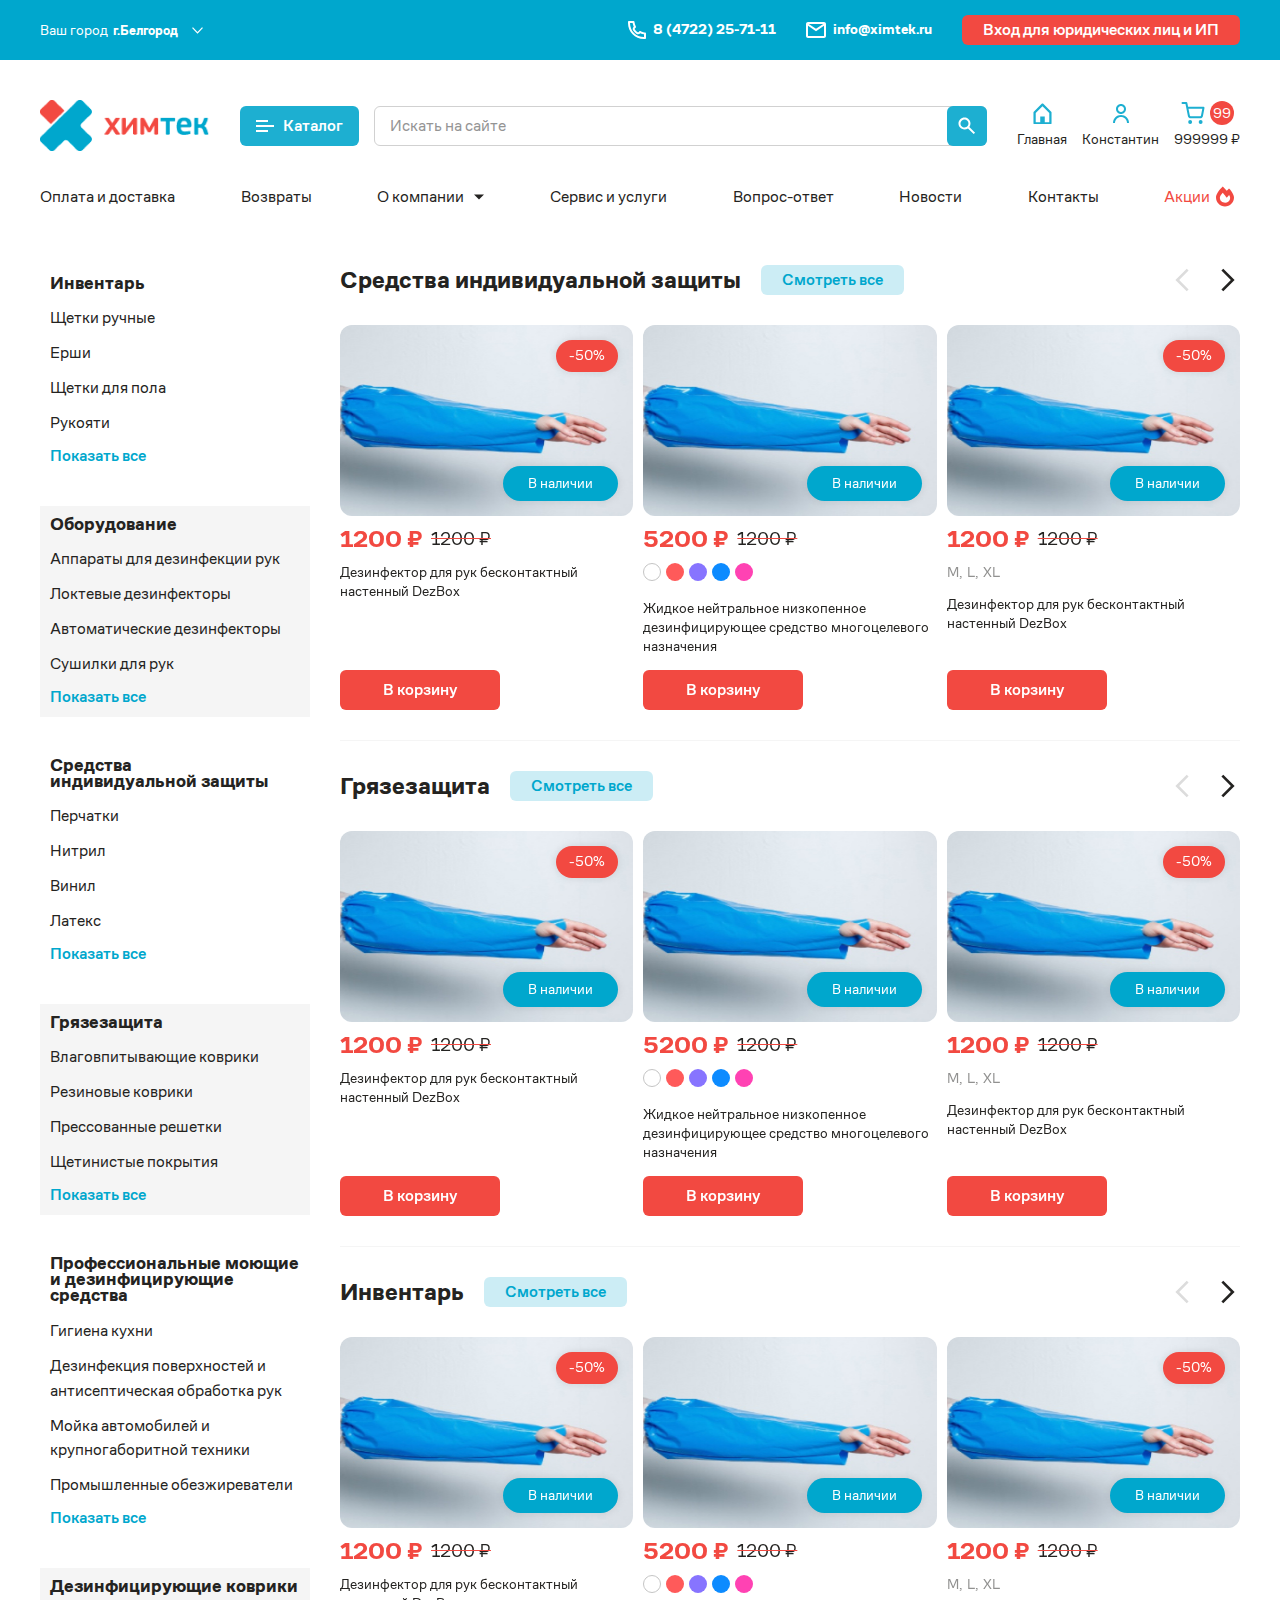
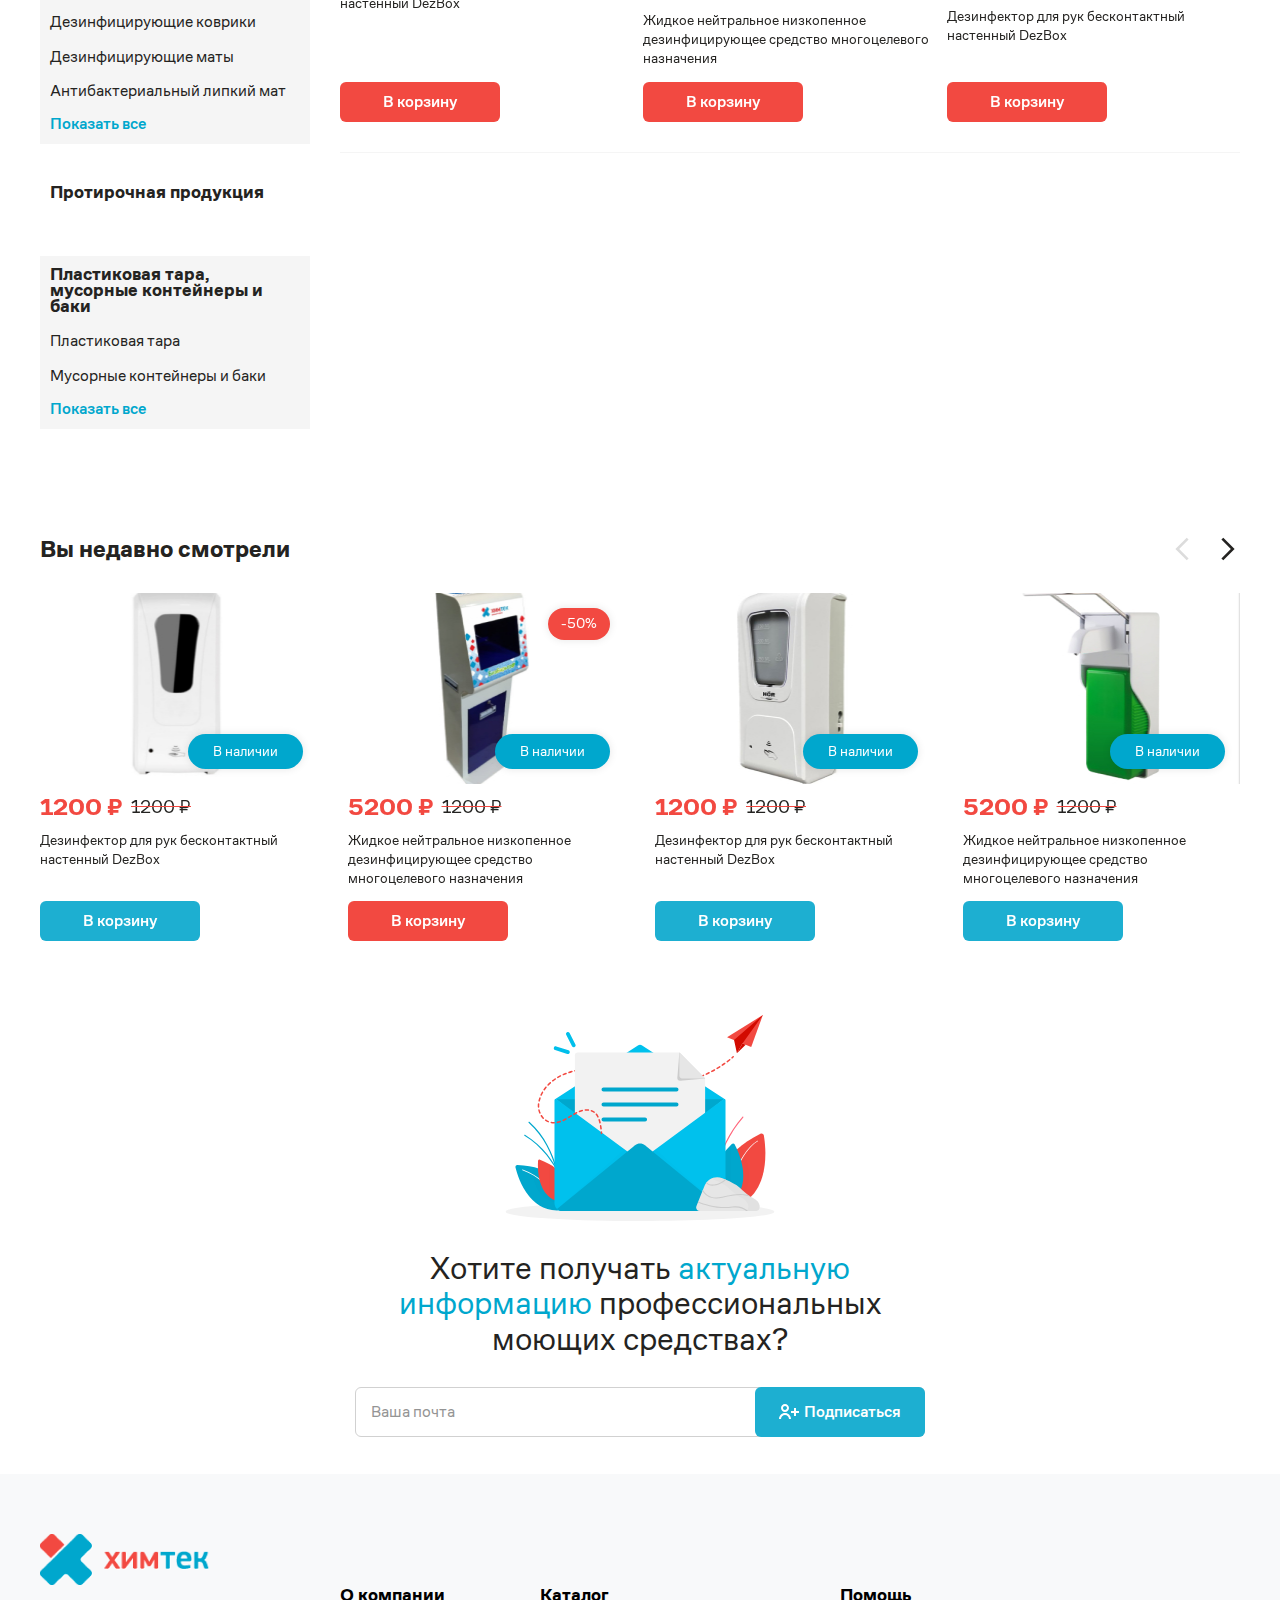
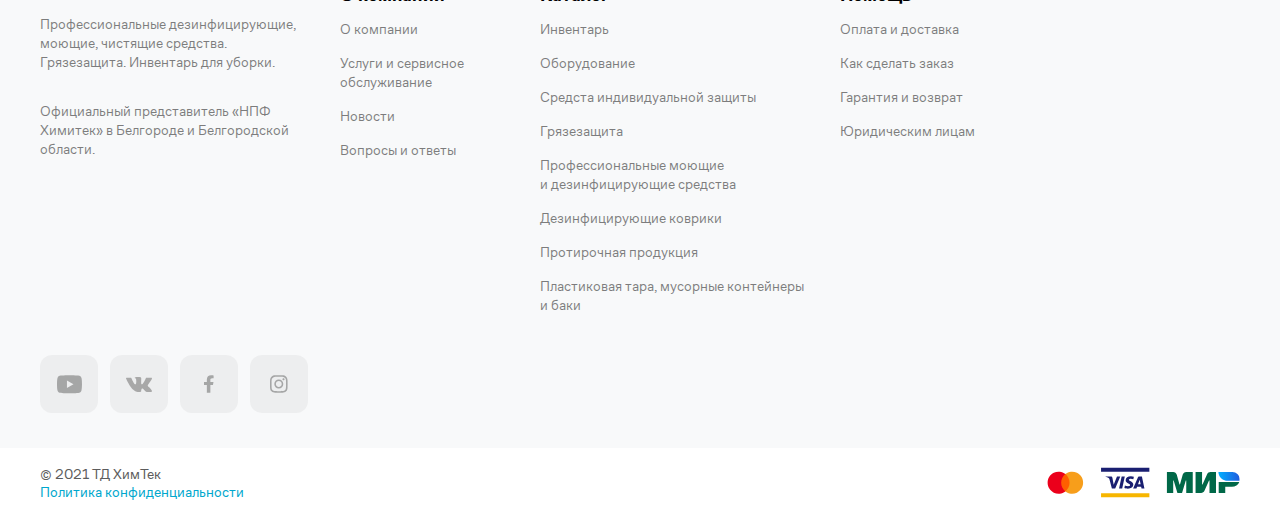
==== commit aec14fe9: "new pages" ====
--- a/catalog-category.html
+++ b/catalog-category.html
@@ -10,463 +10,1170 @@
     <link rel="stylesheet" href="css/jquery.fancybox.min.css">
     <link rel='stylesheet' href='css/jquery.mCustomScrollbar.css' />
     <link rel="stylesheet" href="css/style.css">
-    <title>СТОЛОВЫЕ ПРИБОРЫ</title>
+    <title>Категории</title>
 </head>
 
 <body>
 
     <div class="wrapper">
-        <div class="content">
-            <header class="header">
-                <section class='header-top'>
-                    <div class='container'>
-                        <div class='header-top__inner'>
-                            <a href="index.php" class="header__logo">
-                                <img src="images/svg/logo.png" alt="">
-                            </a>
-                            <div class="header-top__center">
-                                <div class="header-top__center-inner">
-                                    <nav class="nav">
-                                        <div class="nav__item">
-                                            <div class="nav__item-show">
-                                                <span>О компании</span>
-                                                <svg width="6" height="3" id="Слой_1" data-name="Слой 1" xmlns="http://www.w3.org/2000/svg" viewBox="0 0 5.81 3.29"><path fill="#50924c" d="M358.53,430.13a.39.39,0,0,1,.27.66l-2.51,2.52a.39.39,0,0,1-.55,0l-2.52-2.52a.39.39,0,0,1,.28-.66Z" transform="translate(-353.11 -430.13)"/></svg>
-                                            </div>
-                                            <div class="nav__item-hidden">
-                                                <div class="nav__item-hidden-inner">
-                                                    <a href="">О компании</a>
-                                                    <a href="">Доставка</a>
-                                                    <a href="">Вопрос-ответ</a>
-                                                    <a href="">Контакты</a>
-                                                </div>
-                                            </div>
-                                        </div>
-                                        <div class="nav__item">
-                                            <div class="nav__item-show">
-                                                <span>Покупателям</span>
-                                                <svg width="6" height="3" id="Слой_1" data-name="Слой 1" xmlns="http://www.w3.org/2000/svg" viewBox="0 0 5.81 3.29"><path fill="#50924c" d="M358.53,430.13a.39.39,0,0,1,.27.66l-2.51,2.52a.39.39,0,0,1-.55,0l-2.52-2.52a.39.39,0,0,1,.28-.66Z" transform="translate(-353.11 -430.13)"/></svg>
-                                            </div>
-                                            <div class="nav__item-hidden">
-                                                <div class="nav__item-hidden-inner">
-                                                    <a href="">О компании</a>
-                                                    <a href="">Доставка</a>
-                                                    <a href="">Вопрос-ответ</a>
-                                                    <a href="">Контакты</a>
-                                                </div>
-                                            </div>
-                                        </div>
-                                        <div class="nav__item">
-                                            <a href="" class="nav__item-link">Контакты</a>
-                                        </div>
-
-                                    </nav>
-                                    <div class="header__phone">
-                                        <svg width="43" height="43" id="Слой_1" data-name="Слой 1" xmlns="http://www.w3.org/2000/svg" viewBox="0 0 42.65 42.65"><circle fill="#4f924b" cx="21.32" cy="21.32" r="21.32"></circle><path fill="#fff" d="M374.61,393.15a3.09,3.09,0,0,0-2.11-1.76c-.18-.05-.22-.13-.24-.31a7.75,7.75,0,0,0-4.17-6.12,7.36,7.36,0,0,0-3-.88.7.7,0,0,1-.14,0h-1.06l-.14,0a7.36,7.36,0,0,0-2.36.58,7.75,7.75,0,0,0-4.79,6.42.31.31,0,0,1-.26.31,3.27,3.27,0,0,0-2.42,3.12v2.69a3.29,3.29,0,0,0,2.29,3.1,5.5,5.5,0,0,0,1.66.15,1.3,1.3,0,0,0,1.3-1.3q0-3.28,0-6.57A1.5,1.5,0,0,0,359,392a1.28,1.28,0,0,0-1.11-.73,6.54,6.54,0,0,1,13,0l-.23,0a1.28,1.28,0,0,0-1,1.23q0,3.33,0,6.64a1.19,1.19,0,0,0,.67,1.1,5.85,5.85,0,0,0,.63.23,1.91,1.91,0,0,1-1.59,1.87c-.53.07-1.09,0-1.63.05a.22.22,0,0,1-.23-.15,1.82,1.82,0,0,0-1.49-1.13,12.83,12.83,0,0,0-1.64,0,2,2,0,0,0-1.93,1.81,1.92,1.92,0,0,0,1.63,2.08,12.37,12.37,0,0,0,1.61,0,2,2,0,0,0,.55-.08,1.94,1.94,0,0,0,1.34-1.23h1.45a3.27,3.27,0,0,0,3.09-2.3c.1-.33.14-.69.21-1.05l.14-.05a3.23,3.23,0,0,0,2.33-2.36c0-.14.07-.29.1-.43v-3.36A6.86,6.86,0,0,0,374.61,393.15Zm-16.74,6a2.28,2.28,0,0,1-2.12-.65,1.82,1.82,0,0,1-.49-1.23q0-1.38,0-2.76a2,2,0,0,1,1.89-1.9h.72Zm7.87,4.61h-1.29a.66.66,0,1,1,0-1.31h1.29a.66.66,0,1,1,0,1.31Zm7.88-6.52a2,2,0,0,1-1.92,1.93H371v-6.58c.34,0,.67,0,1,.06a1.93,1.93,0,0,1,1.62,1.89Q373.64,395.86,373.62,397.21Z" transform="translate(-343.11 -373.22)"></path><path fill="#fff" d="M364.36,389.3a2,2,0,0,1,2,1.52,1.94,1.94,0,0,1-1.17,2.25,2.07,2.07,0,0,0-1.41,2.08.69.69,0,0,0,.67.71.65.65,0,0,0,.64-.7.8.8,0,0,1,.59-.87,3.27,3.27,0,0,0-1.24-6.3,3.13,3.13,0,0,0-1.5.36,3.24,3.24,0,0,0-1.78,2.9.65.65,0,0,0,.6.67.66.66,0,0,0,.7-.53,1.62,1.62,0,0,0,0-.22A2,2,0,0,1,364.36,389.3Z" transform="translate(-343.11 -373.22)"></path><path fill="#fff" d="M364.44,397.17a1,1,0,0,0-1,1,1,1,0,1,0,2,0A1,1,0,0,0,364.44,397.17Z" transform="translate(-343.11 -373.22)"></path></svg>
-                                        <div>
-                                            <span class="header__phone-title">справки по телефону</span>
-                                            <a href="tel:8 800 250 2635" class="header__phone-link">8 800 250 2635</a>
-                                        </div>
-                                    </div>
-                                </div>
-                            </div>
-                            <button class="header__burger">
-								<span></span>
-								<span></span>
-								<span></span>
-							</button>
-                            <div class="header__langs">
-                                <div class="header__lang header__lang--active">
-                                    <img src="images/svg/flag-rus.png" alt="">
-                                </div>
-                                <div class="header__lang">
-                                    <img src="images/svg/flag-eng.png" alt="">
-                                </div>
-                                <div class="header__lang">
-                                    <img src="images/svg/flag-spn.png" alt="">
-                                </div>
-                            </div>
-                        </div>
-                    </div>
-                </section>
-
-                <section class='header-bottom'>
-                    <div class='container'>
-                        <div class='header-bottom__inner'>
-                            <div class="header-bottom__left">
-                                <div class="header__catalog">
-                                    <div class="header__catalog-show">
-                                        <div class="header__catalog-burger">
-                                            <span></span>
-                                            <span></span>
-                                            <span></span>
-                                        </div>
-                                        <span>КАТАЛОГ ТОВАРОВ</span>
-                                    </div>
-                                    <div class="header__catalog-hidden">
-                                        <div class="header__catalog-item">
-                                            <div class="header__catalog-item-show">
-                                                <span>ПАКЕТЫ БУМАЖНЫЕ</span>
-                                                <svg width="5" height="7" id="Слой_1" data-name="Слой 1" xmlns="http://www.w3.org/2000/svg" viewBox="0 0 5.27 9.29"><path fill="#4f924b" d="M295.41,416.76a.63.63,0,0,1,1.07-.45l4,4a.64.64,0,0,1,0,.89l-4,4a.63.63,0,0,1-1.07-.44Z" transform="translate(-295.41 -416.13)"></path></svg>
-                                            </div>
-                                            <div class="header__catalog-item-hidden">
-                                                <a href="">Вилки</a>
-                                                <a href="">Ложки</a>
-                                                <a href="">Пункт с длинным названием в две строчки</a>
-                                                <a href="">Наборы</a>
-                                            </div>
-                                        </div>
-                                        <div class="header__catalog-item">
-                                            <div class="header__catalog-item-show">
-                                                <span>Тарелки бумажные</span>
-                                                <svg width="5" height="7" id="Слой_1" data-name="Слой 1" xmlns="http://www.w3.org/2000/svg" viewBox="0 0 5.27 9.29"><path fill="#4f924b" d="M295.41,416.76a.63.63,0,0,1,1.07-.45l4,4a.64.64,0,0,1,0,.89l-4,4a.63.63,0,0,1-1.07-.44Z" transform="translate(-295.41 -416.13)"></path></svg>
-                                            </div>
-                                            <div class="header__catalog-item-hidden">
-                                                <a href="">Вилки</a>
-                                                <a href="">Ложки</a>
-                                                <a href="">Пункт с длинным названием в две строчки</a>
-                                                <a href="">Наборы</a>
-                                            </div>
-                                        </div>
-                                        <div class="header__catalog-item">
-                                            <div class="header__catalog-item-show">
-                                                <span>Стаканы бумажные</span>
-                                                <svg width="5" height="7" id="Слой_1" data-name="Слой 1" xmlns="http://www.w3.org/2000/svg" viewBox="0 0 5.27 9.29"><path fill="#4f924b" d="M295.41,416.76a.63.63,0,0,1,1.07-.45l4,4a.64.64,0,0,1,0,.89l-4,4a.63.63,0,0,1-1.07-.44Z" transform="translate(-295.41 -416.13)"></path></svg>
-                                            </div>
-                                            <div class="header__catalog-item-hidden">
-                                                <a href="">Вилки</a>
-                                                <a href="">Ложки</a>
-                                                <a href="">Пункт с длинным названием в две строчки</a>
-                                                <a href="">Наборы</a>
-                                            </div>
-                                        </div>
-                                        <div class="header__catalog-item">
-                                            <div class="header__catalog-item-show">
-                                                <span>Приборы</span>
-                                                <svg width="5" height="7" id="Слой_1" data-name="Слой 1" xmlns="http://www.w3.org/2000/svg" viewBox="0 0 5.27 9.29"><path fill="#4f924b" d="M295.41,416.76a.63.63,0,0,1,1.07-.45l4,4a.64.64,0,0,1,0,.89l-4,4a.63.63,0,0,1-1.07-.44Z" transform="translate(-295.41 -416.13)"></path></svg>
-                                            </div>
-                                            <div class="header__catalog-item-hidden">
-                                                <a href="">Вилки</a>
-                                                <a href="">Ложки</a>
-                                                <a href="">Пункт с длинным названием в две строчки</a>
-                                                <a href="">Наборы</a>
-                                            </div>
-                                        </div>
-                                        <div class="header__catalog-item">
-                                            <div class="header__catalog-item-show">
-                                                <span>Салфетки, бумага</span>
-                                            </div>
-                                        </div>
-                                    </div>
-                                </div>
-                                <div class="header__catalog header__catalog--brown">
-                                    <div class="header__catalog-show">
-                                        <div class="header__catalog-burger">
-                                            <span></span>
-                                            <span></span>
-                                            <span></span>
-                                        </div>
-                                        <span>КАТАЛОГ СЫРЬЯ</span>
-                                    </div>
-                                    <div class="header__catalog-hidden">
-                                        <div class="header__catalog-item">
-                                            <div class="header__catalog-item-show">
-                                                <span>Бумажная продукция</span>
-                                                <svg width="5" height="7" id="Слой_1" data-name="Слой 1" xmlns="http://www.w3.org/2000/svg" viewBox="0 0 5.27 9.29"><path fill="#b27544" d="M295.41,416.76a.63.63,0,0,1,1.07-.45l4,4a.64.64,0,0,1,0,.89l-4,4a.63.63,0,0,1-1.07-.44Z" transform="translate(-295.41 -416.13)"></path></svg>
-                                            </div>
-                                            <div class="header__catalog-item-hidden">
-                                                <a href="">Флютинг</a>
-                                                <a href="">Тестлайнер</a>
-                                                <a href="">Крафтлайнер</a>
-                                                <a href="">Крафтовая бумага</a>
-                                            </div>
-                                        </div>
-                                        <div class="header__catalog-item">
-                                            <div class="header__catalog-item-show">
-                                                <span>Крахмал</span>
-                                            </div>
-                                        </div>
-                                        <div class="header__catalog-item">
-                                            <div class="header__catalog-item-show">
-                                                <span>Древесина</span>
-                                                <svg width="5" height="7" id="Слой_1" data-name="Слой 1" xmlns="http://www.w3.org/2000/svg" viewBox="0 0 5.27 9.29"><path fill="#b27544" d="M295.41,416.76a.63.63,0,0,1,1.07-.45l4,4a.64.64,0,0,1,0,.89l-4,4a.63.63,0,0,1-1.07-.44Z" transform="translate(-295.41 -416.13)"></path></svg>
-                                            </div>
-                                            <div class="header__catalog-item-hidden">
-                                                <a href="">Флютинг</a>
-                                                <a href="">Тестлайнер</a>
-                                                <a href="">Крафтлайнер</a>
-                                                <a href="">Крафтовая бумага</a>
-                                            </div>
-                                        </div>
-                                    </div>
-                                </div>
-                            </div>
-                            <div class="header-bottom__right">
-                                <div class="header__search">
-                                    <i>
-										<svg width="13" height="13" id="Слой_1" data-name="Слой 1" xmlns="http://www.w3.org/2000/svg" viewBox="0 0 13.03 12.99"><path fill="#4f924b" d="M370.44,401.18a2,2,0,0,0,.32-.22,1.63,1.63,0,0,0,.49-.72l-1.93-1.93a.72.72,0,0,0-.15-.11,6.13,6.13,0,1,0-1,1,.49.49,0,0,0,.1.15l1.9,1.91ZM364.33,399A4.65,4.65,0,1,1,369,394.4,4.66,4.66,0,0,1,364.33,399Z" transform="translate(-358.23 -388.27)"/></svg>
-									</i>
-                                    <input type="text" placeholder="поиск по каталогу">
-                                    <button class="header__search-btn">
-										<svg width="13" height="13" id="Слой_1" data-name="Слой 1" xmlns="http://www.w3.org/2000/svg" viewBox="0 0 13.03 12.99"><path fill="#fff" d="M370.44,401.18a2,2,0,0,0,.32-.22,1.63,1.63,0,0,0,.49-.72l-1.93-1.93a.72.72,0,0,0-.15-.11,6.13,6.13,0,1,0-1,1,.49.49,0,0,0,.1.15l1.9,1.91ZM364.33,399A4.65,4.65,0,1,1,369,394.4,4.66,4.66,0,0,1,364.33,399Z" transform="translate(-358.23 -388.27)"/></svg>
-									</button>
-                                    <div class="header__search-select">
-                                        <div class="header__search-select-show">
-                                            <span>по всему каталогу</span>
-                                            <svg width="6" height="3" id="Слой_1" data-name="Слой 1" xmlns="http://www.w3.org/2000/svg" viewBox="0 0 5.81 3.29"><path fill="#686868" d="M358.53,430.13a.39.39,0,0,1,.27.66l-2.51,2.52a.39.39,0,0,1-.55,0l-2.52-2.52a.39.39,0,0,1,.28-.66Z" transform="translate(-353.11 -430.13)"></path></svg>
-                                        </div>
-                                        <div class="header__search-select-hidden">
-                                            <div class="header__search-select-item header__search-select-item--active">
-                                                <div class="header__search-select-item-title">по всему каталогу</div>
-                                            </div>
-                                            <div class="header__search-select-item">
-                                                <div class="header__search-select-item-title">Пакеты бумажные</div>
-                                                <a href="" class="header__search-select-item-link">Пакеты без ручек</a>
-                                                <a href="" class="header__search-select-item-link">Пакеты с кручеными ручками</a>
-                                                <a href="" class="header__search-select-item-link">Пакеты с плоскими ручками</a>
-                                            </div>
-                                            <div class="header__search-select-item">
-                                                <div class="header__search-select-item-title">Тарелки бумажные</div>
-                                                <a href="" class="header__search-select-item-link">Плоские тарелки</a>
-                                                <a href="" class="header__search-select-item-link">Глубокие тарелки</a>
-                                            </div>
-                                            <div class="header__search-select-item">
-                                                <div class="header__search-select-item-title">Стаканы бумажные</div>
-                                                <a href="" class="header__search-select-item-link">Стаканы для горячих напитков</a>
-                                                <a href="" class="header__search-select-item-link">Стаканы для холодных напитков</a>
-                                            </div>
-                                            <div class="header__search-select-item">
-                                                <div class="header__search-select-item-title">Приборы</div>
-                                                <a href="" class="header__search-select-item-link">Вилки</a>
-                                                <a href="" class="header__search-select-item-link">Ложки</a>
-                                                <a href="" class="header__search-select-item-link">Ножи</a>
-                                                <a href="" class="header__search-select-item-link">Наборы</a>
-                                            </div>
-                                            <div class="header__search-select-item">
-                                                <div class="header__search-select-item-title">Салфетки, бумага</div>
-                                            </div>
-
-
-
-
-
-
-
-
-
-
-
-
-
-
-
-
-                                        </div>
-                                    </div>
-                                </div>
-                                <div class="header__socials">
-                                    <span>FOLLOW US</span>
-                                    <a href="">
-                                        <svg width="21" height="21" id="Слой_1" data-name="Слой 1" xmlns="http://www.w3.org/2000/svg" viewBox="0 0 21.02 21.11"><g id="ig_instagram_insta_photo" data-name="ig instagram insta photo"><path fill="#fff" d="M301.88,418.52a.86.86,0,0,0-.5,1.11h0a3.42,3.42,0,1,1-2-2,.85.85,0,0,0,1.1-.49.86.86,0,0,0-.49-1.11,5.13,5.13,0,1,0,3,2.95.86.86,0,0,0-1.11-.49Z" transform="translate(-287.56 -410.27)"/><circle fill="#fff" cx="16.49" cy="4.56" r="0.86"/><path fill="#fff" d="M308.34,414.82a4.29,4.29,0,0,0-4.2-4.28h0a65.76,65.76,0,0,0-12.07,0,4.29,4.29,0,0,0-4.28,4.21,80.91,80.91,0,0,0,0,12.06,4.29,4.29,0,0,0,4.2,4.28h0c2,.18,4.05.29,6.08.29s4-.1,6-.29a4.29,4.29,0,0,0,4.24-4.21A75.87,75.87,0,0,0,308.34,414.82Zm-1.71,12a2.57,2.57,0,0,1-2.57,2.56H304a60.66,60.66,0,0,1-11.9,0,2.55,2.55,0,0,1-2.56-2.56v-.07a79,79,0,0,1,0-11.92,2.56,2.56,0,0,1,2.56-2.57h.08q2.94-.27,5.91-.28t6,.28a2.55,2.55,0,0,1,2.57,2.56v.07A74.12,74.12,0,0,1,306.63,426.81Z" transform="translate(-287.56 -410.27)"/></g></svg>
-                                    </a>
-                                    <a href="">
-                                        <svg width="10" height="17" id="Слой_1" data-name="Слой 1" xmlns="http://www.w3.org/2000/svg" viewBox="0 0 9 16"><path fill="#fff" d="M299.57,418.78h3v3h-3v7h-3v-7h-3v-3h3v-1.26a5.69,5.69,0,0,1,1.12-3.51,3.63,3.63,0,0,1,2.79-1.23h2.09v3h-2.1a.9.9,0,0,0-.9.9Z" transform="translate(-293.57 -412.78)"/></svg>
-                                    </a>
-                                </div>
-                            </div>
-                        </div>
-                    </div>
-                </section>
-            </header>
-
-
-
-            <div class="breadcrumbs">
-                <div class="container">
-                    <h1 class="breadcrumbs__title">СТОЛОВЫЕ ПРИБОРЫ</h1>
-                    <div class='breadcrumbs__wrap'>
-                        <a class='breadcrumbs__item' href='index.php'>
-							Главная
-						</a>
-                        <a class='breadcrumbs__item'>
-							Каталог
-						</a>
-                        <span class='breadcrumbs__item'>
-							Приборы
-						</span>
-                    </div>
-
-                </div>
-            </div>
-
-            <section class='catalog-category'>
+
+        <header class="header">
+            <section class='header-top'>
                 <div class='container'>
-                    <div class='catalog-category__items'>
-                        <a href="" class="catalog-category__item">
-                            <img src="images/svg/cat-inside1.png" alt="" class="catalog-category__item-img">
-                            <div class="catalog-category__item-title">Вилки</div>
-                            <div class="catalog-category__item-num">22</div>
+                    <div class='header-top__inner'>
+                        <div class="header__city">
+                            <div class="header__city-title">Ваш город</div>
+                            <select class="city-select" name="" id="">
+                                <option value="">г.Белгород</option>
+                                <option value="">г.Москва</option>
+                                <option value="">г.Казань</option>
+                            </select>
+                        </div>
+                        <a href="tel:8 (4722) 25-71-11" class="header__phone">
+                            <svg width="18" height="18" viewBox="0 0 18 18" fill="none" xmlns="http://www.w3.org/2000/svg">
+                                    <path d="M5.74214 5.68189C4.66901 6.59373 4.27576 8.25671 5.20237 9.59081C6.06948 10.8392 7.16175 11.9313 8.4099 12.798C9.74405 13.7244 11.407 13.3311 12.3187 12.2579L12.3289 12.2626C13.4934 12.8021 14.7304 13.1718 16 13.3603V16L15.9989 16L15.9961 16C8.02151 16.0113 1.99148 9.91112 2.00001 2.00359V2H4.63937L4.63954 2.00117C4.828 3.27065 5.19761 4.50654 5.73714 5.67108L5.74214 5.68189ZM15.9989 18H17C17.5523 18 18 17.5523 18 17V12.4977C18 12.0021 17.637 11.5813 17.1468 11.5086L16.2926 11.3818C15.2123 11.2215 14.1605 10.9069 13.1695 10.4478L12.4166 10.0991C11.9804 9.897 11.462 10.034 11.1826 10.4253L10.8418 10.9024C10.5431 11.3206 9.97278 11.4484 9.55065 11.1552C8.49835 10.4245 7.57607 9.50243 6.84502 8.44989C6.55181 8.02774 6.67955 7.45737 7.09783 7.15866L7.57477 6.81807C7.96609 6.53861 8.10311 6.02021 7.90097 5.5839L7.55184 4.83033C7.09274 3.8394 6.77823 2.78774 6.61786 1.70749L6.49104 0.853159C6.41827 0.362959 5.99745 0 5.50188 0H1.00001C0.447726 0 1.02262e-05 0.447715 1.02262e-05 1V2.00143C-0.00970936 11.0079 6.91023 18.0129 15.9989 18Z" fill="white"/>
+                                </svg>
+                            <span>8 (4722) 25-71-11</span>
                         </a>
-                        <a href="" class="catalog-category__item">
-                            <img src="images/svg/cat-inside3.png" alt="" class="catalog-category__item-img">
-                            <div class="catalog-category__item-title">ЛОЖКИ</div>
-                            <div class="catalog-category__item-num">14</div>
+                        <a href="mailto:info@ximtek.ru" class="header__mail">
+                            <svg width="20" height="16" viewBox="0 0 20 16" fill="none" xmlns="http://www.w3.org/2000/svg">
+                                    <path d="M18 16H2C0.89543 16 0 15.1046 0 14V1.913C0.0466084 0.842548 0.928533 -0.00101238 2 9.11911e-07H18C19.1046 9.11911e-07 20 0.895432 20 2V14C20 15.1046 19.1046 16 18 16ZM2 3.868V14H18V3.868L10 9.2L2 3.868ZM2.8 2L10 6.8L17.2 2H2.8Z" fill="white"/>
+                                </svg>
+                            <span>info@ximtek.ru</span>
                         </a>
-                        <a href="" class="catalog-category__item">
-                            <img src="images/svg/cat-inside2.png" alt="" class="catalog-category__item-img">
-                            <div class="catalog-category__item-title">НАБОРЫ</div>
-                            <div class="catalog-category__item-num">6</div>
-                        </a>
-                        <a href="" class="catalog-category__item">
-                            <img src="images/svg/cat-inside4.png" alt="" class="catalog-category__item-img">
-                            <div class="catalog-category__item-title">НОЖИ</div>
-                            <div class="catalog-category__item-num">11</div>
-                        </a>
+                        <a href="" class="header__login btn btn-red">Вход для юридических лиц и ИП</a>
                     </div>
                 </div>
             </section>
-
-            <section class='follow'>
+            <section class='header-middle'>
                 <div class='container'>
-                    <div class='follow__inner'>
-                        <div class="follow__left">
-                            <div class="follow__title">ПОДПИШИТЕСЬ</div>
-                            <div class="follow__subtitle">на новости о наших скидках, акциях и новинках</div>
-                        </div>
-                        <div class="follow__right">
-                            <form class="follow__form">
-                                <div class="follow__form-group">
-                                    <input type="text" placeholder="Ваше имя">
-                                </div>
-                                <div class="follow__form-group">
-                                    <input type="email" placeholder="Электронная почта">
-                                </div>
-                                <button class="follow__form-btn btn-brown">ПОДПИСАТЬСЯ</button>
-                            </form>
-                            <a href="" class="follow__link">
-                                <span>условия нашей рассылки</span>
-                                <svg width="3" height="5" id="Слой_1" data-name="Слой 1" xmlns="http://www.w3.org/2000/svg" viewBox="0 0 5.27 9.29"><path fill="#b27544" d="M295.41,416.76a.63.63,0,0,1,1.07-.45l4,4a.64.64,0,0,1,0,.89l-4,4a.63.63,0,0,1-1.07-.44Z" transform="translate(-295.41 -416.13)"></path></svg>
-                            </a>
-                        </div>
+                    <div class='header-middle__inner'>
+                        <a href="" class="header__logo">
+                            <img src="images/logo.png" alt="">
+                        </a>
+                        <div class="header__catalog-btn header__catalog-btn--dekstop btn btn-blue">
+                            <div class="header__catalog-btn-burger">
+                                <span></span>
+                                <span></span>
+                                <span></span>
+                            </div>
+                            <span>Каталог</span>
+                        </div>
+                        <div class="header__search">
+                            <input type="text" placeholder="Искать на сайте">
+                            <button class="header__search-btn btn btn-blue">
+                                <svg width="18" height="18" viewBox="0 0 18 18" fill="none" xmlns="http://www.w3.org/2000/svg">
+                                    <path d="M15.677 17.1069L9.96198 11.3909C7.41965 13.1984 3.91642 12.7562 1.90285 10.3738C-0.110711 7.99141 0.0371394 4.46349 2.24298 2.2579C4.44824 0.0513442 7.97651 -0.097146 10.3594 1.91631C12.7422 3.92977 13.1846 7.43334 11.377 9.9759L17.092 15.6919L15.678 17.1059L15.677 17.1069ZM6.48498 2.49988C4.58868 2.49946 2.95267 3.83057 2.56745 5.68733C2.18224 7.54409 3.15369 9.41617 4.89366 10.1701C6.63362 10.9241 8.66388 10.3527 9.75522 8.80195C10.8466 7.25117 10.699 5.14721 9.40198 3.7639L10.007 4.3639L9.32498 3.6839L9.31298 3.6719C8.56477 2.91907 7.54637 2.49702 6.48498 2.49988Z" fill="white"/>
+                                </svg>
+                            </button>
+                        </div>
+                        <div class="header__mob-nav">
+                            <a href="index.html" class="header__lk">
+                                <div class="header__lk-top">
+                                    <svg width="19" height="21" viewBox="0 0 19 21" fill="none" xmlns="http://www.w3.org/2000/svg">
+                                        <path d="M17.409 21.5H1.59092C0.966917 21.5 0.46106 20.9941 0.46106 20.3701V9.53925C0.46106 9.23961 0.580205 8.95227 0.79211 8.74043L8.70117 0.831374C8.91309 0.619212 9.20067 0.5 9.50055 0.5C9.80042 0.5 10.088 0.619212 10.2999 0.831374L18.209 8.74043C18.4211 8.95203 18.5399 9.23963 18.5389 9.53925V20.3701C18.5389 20.9941 18.033 21.5 17.409 21.5ZM7.24025 13.5909H11.7597V19.2403H16.2792V10.007L9.49998 3.22782L2.72079 10.007V19.2403H7.24025V13.5909Z" fill="#1DAFD1"/>
+                                    </svg>
+                                </div>
+                                <div class="header__lk-title">Главная</div>
+                            </a>
+                            <div class="header__catalog-btn header__catalog-btn--mob">
+                                <div class="header__lk-top">
+                                    <div class="header__catalog-btn-burger">
+                                        <span></span>
+                                        <span></span>
+                                        <span></span>
+                                    </div>
+                                </div>
+
+                                <span>Каталог</span>
+                            </div>
+                            <a href="" class="header__lk">
+                                <div class="header__lk-top">
+                                    <svg width="16" height="19" viewBox="0 0 16 19" fill="none" xmlns="http://www.w3.org/2000/svg">
+                                        <path d="M3 5C3 2.23858 5.23858 0 8 0C10.7614 0 13 2.23858 13 5C13 7.76142 10.7614 10 8 10C5.23858 10 3 7.76142 3 5ZM8 8C9.65685 8 11 6.65685 11 5C11 3.34315 9.65685 2 8 2C6.34315 2 5 3.34315 5 5C5 6.65685 6.34315 8 8 8Z" fill="#1DAFD1"/>
+                                        <path d="M2.34315 13.3431C0.842855 14.8434 0 16.8783 0 19H2C2 17.4087 2.63214 15.8826 3.75736 14.7574C4.88258 13.6321 6.4087 13 8 13C9.5913 13 11.1174 13.6321 12.2426 14.7574C13.3679 15.8826 14 17.4087 14 19H16C16 16.8783 15.1571 14.8434 13.6569 13.3431C12.1566 11.8429 10.1217 11 8 11C5.87827 11 3.84344 11.8429 2.34315 13.3431Z" fill="#1DAFD1"/>
+                                    </svg>
+                                </div>
+                                <div class="header__lk-title">Константин</div>
+                            </a>
+                            <a href="" class="header__cart">
+                                <div class="header__cart-top">
+                                    <svg width="24" height="24" viewBox="0 0 24 24" fill="none" xmlns="http://www.w3.org/2000/svg">
+                                        <path d="M1.50397 1.97705H5.32215L7.88033 14.7584C7.96762 15.1979 8.2067 15.5926 8.55572 15.8736C8.90473 16.1546 9.34145 16.3038 9.78942 16.2952H19.0676C19.5156 16.3038 19.9523 16.1546 20.3013 15.8736C20.6503 15.5926 20.8894 15.1979 20.9767 14.7584L22.504 6.74978H6.27669M10.0949 21.068C10.0949 21.5951 9.66751 22.0225 9.14033 22.0225C8.61315 22.0225 8.18579 21.5951 8.18579 21.068C8.18579 20.5408 8.61315 20.1134 9.14033 20.1134C9.66751 20.1134 10.0949 20.5408 10.0949 21.068ZM20.5949 21.068C20.5949 21.5951 20.1675 22.0225 19.6403 22.0225C19.1131 22.0225 18.6858 21.5951 18.6858 21.068C18.6858 20.5408 19.1131 20.1134 19.6403 20.1134C20.1675 20.1134 20.5949 20.5408 20.5949 21.068Z" stroke="#1DAFD1" stroke-width="2" stroke-linecap="round" stroke-linejoin="round"/>
+                                    </svg>
+                                    <i>99</i>
+                                </div>
+                                <div class="header__cart-title">999999 ₽</div>
+                            </a>
+                        </div>
+
                     </div>
                 </div>
             </section>
-
-
-        </div>
-
-        <footer class='footer'>
+            <section class='header-catalog'>
+                <div class='container'>
+                    <div class="header-catalog__top">
+                        <div class="header-catalog__top-title">
+                            <span>Каталог</span>
+                            <button class="header-catalog__close">
+                                <svg width="14" height="15" viewBox="0 0 14 15" fill="none" xmlns="http://www.w3.org/2000/svg">
+                                    <path d="M12.59 0.5L7 6.09L1.41 0.5L0 1.91L5.59 7.5L0 13.09L1.41 14.5L7 8.91L12.59 14.5L14 13.09L8.41 7.5L14 1.91L12.59 0.5Z" fill="#242321"/>
+                                </svg>
+                            </button>
+                        </div>
+                    </div>
+                    <div class='header-catalog__inner'>
+                        <div class="header-catalog__left">
+                            <div class="header-catalog__tab header-catalog__tab--active" data-tabs-path="1">Инвентарь</div>
+                            <div class="header-catalog__tab" data-tabs-path="2">Оборудование</div>
+                            <div class="header-catalog__tab" data-tabs-path="3">Средства индивидуальной защиты</div>
+                            <div class="header-catalog__tab" data-tabs-path="4">Грязезащита</div>
+                            <div class="header-catalog__tab" data-tabs-path="5">Профессиональные моющие и дезинфицирующие средства</div>
+                            <div class="header-catalog__tab" data-tabs-path="6">Дезинфицирующие коврики </div>
+                            <div class="header-catalog__tab" data-tabs-path="7">Протирочная продукция</div>
+                            <div class="header-catalog__tab" data-tabs-path="8">Пластиковая тара, мусорные контейнеры и баки</div>
+                        </div>
+                        <div class="header-catalog__right">
+                            <div class="header-catalog__back">
+                                <svg width="8" height="14" viewBox="0 0 8 14" fill="none" xmlns="http://www.w3.org/2000/svg">
+                                    <path d="M0.288086 7.00023L6.29809 13.0102L7.71209 11.5962L3.11209 6.99623L7.71209 2.39623L6.29809 0.990234L0.288086 7.00023Z" fill="#1DAFD1"/>
+                                </svg>
+                                <span>Назад</span>
+                            </div>
+                            <div class="header-catalog__content header-catalog__content--active" data-content-path="1">
+                                <div class="header-catalog__group">
+                                    <div class="header-catalog__title">Перчатки</div>
+                                    <a href="" class="header-catalog__link">Нитрил</a>
+                                    <a href="" class="header-catalog__link">Винил</a>
+                                    <a href="" class="header-catalog__link">Латекс</a>
+                                </div>
+                                <div class="header-catalog__group">
+                                    <div class="header-catalog__title">Фартуки, халаты, нарукавники</div>
+                                    <a href="" class="header-catalog__link">Фартуки</a>
+                                    <a href="" class="header-catalog__link">Нарукавники</a>
+                                    <a href="" class="header-catalog__link">Халаты</a>
+                                    <a href="" class="header-catalog__link">Комбинезоны</a>
+                                </div>
+                                <div class="header-catalog__group">
+                                    <div class="header-catalog__title">Маска медицинская</div>
+                                    <a href="" class="header-catalog__link">Маска трёхслойная</a>
+                                    <a href="" class="header-catalog__link">Распиратор</a>
+                                </div>
+                                <div class="header-catalog__group">
+                                    <div class="header-catalog__title">Шапочки</div>
+                                    <a href="" class="header-catalog__link">Все шапочки</a>
+                                </div>
+                            </div>
+                            <div class="header-catalog__content" data-content-path="2">
+                                <div class="header-catalog__group">
+                                    <div class="header-catalog__title">Перчатки 222</div>
+                                    <a href="" class="header-catalog__link">Нитрил</a>
+                                    <a href="" class="header-catalog__link">Винил</a>
+                                    <a href="" class="header-catalog__link">Латекс</a>
+                                </div>
+                                <div class="header-catalog__group">
+                                    <div class="header-catalog__title">Фартуки, халаты, нарукавники</div>
+                                    <a href="" class="header-catalog__link">Фартуки</a>
+                                    <a href="" class="header-catalog__link">Нарукавники</a>
+                                    <a href="" class="header-catalog__link">Халаты</a>
+                                    <a href="" class="header-catalog__link">Комбинезоны</a>
+                                </div>
+                                <div class="header-catalog__group">
+                                    <div class="header-catalog__title">Маска медицинская</div>
+                                    <a href="" class="header-catalog__link">Маска трёхслойная</a>
+                                    <a href="" class="header-catalog__link">Распиратор</a>
+                                </div>
+                                <div class="header-catalog__group">
+                                    <div class="header-catalog__title">Шапочки</div>
+                                    <a href="" class="header-catalog__link">Все шапочки</a>
+                                </div>
+                            </div>
+                            <div class="header-catalog__content" data-content-path="3">
+                                <div class="header-catalog__group">
+                                    <div class="header-catalog__title">Перчатки 33</div>
+                                    <a href="" class="header-catalog__link">Нитрил</a>
+                                    <a href="" class="header-catalog__link">Винил</a>
+                                    <a href="" class="header-catalog__link">Латекс</a>
+                                </div>
+                                <div class="header-catalog__group">
+                                    <div class="header-catalog__title">Фартуки, халаты, нарукавники</div>
+                                    <a href="" class="header-catalog__link">Фартуки</a>
+                                    <a href="" class="header-catalog__link">Нарукавники</a>
+                                    <a href="" class="header-catalog__link">Халаты</a>
+                                    <a href="" class="header-catalog__link">Комбинезоны</a>
+                                </div>
+                                <div class="header-catalog__group">
+                                    <div class="header-catalog__title">Маска медицинская</div>
+                                    <a href="" class="header-catalog__link">Маска трёхслойная</a>
+                                    <a href="" class="header-catalog__link">Распиратор</a>
+                                </div>
+                                <div class="header-catalog__group">
+                                    <div class="header-catalog__title">Шапочки</div>
+                                    <a href="" class="header-catalog__link">Все шапочки</a>
+                                </div>
+                            </div>
+                            <div class="header-catalog__content" data-content-path="4">
+                                <div class="header-catalog__group">
+                                    <div class="header-catalog__title">Перчатки 44</div>
+                                    <a href="" class="header-catalog__link">Нитрил</a>
+                                    <a href="" class="header-catalog__link">Винил</a>
+                                    <a href="" class="header-catalog__link">Латекс</a>
+                                </div>
+                                <div class="header-catalog__group">
+                                    <div class="header-catalog__title">Фартуки, халаты, нарукавники</div>
+                                    <a href="" class="header-catalog__link">Фартуки</a>
+                                    <a href="" class="header-catalog__link">Нарукавники</a>
+                                    <a href="" class="header-catalog__link">Халаты</a>
+                                    <a href="" class="header-catalog__link">Комбинезоны</a>
+                                </div>
+                                <div class="header-catalog__group">
+                                    <div class="header-catalog__title">Маска медицинская</div>
+                                    <a href="" class="header-catalog__link">Маска трёхслойная</a>
+                                    <a href="" class="header-catalog__link">Распиратор</a>
+                                </div>
+                                <div class="header-catalog__group">
+                                    <div class="header-catalog__title">Шапочки</div>
+                                    <a href="" class="header-catalog__link">Все шапочки</a>
+                                </div>
+                            </div>
+                            <div class="header-catalog__content" data-content-path="5">
+                                <div class="header-catalog__group">
+                                    <div class="header-catalog__title">Перчатки 55</div>
+                                    <a href="" class="header-catalog__link">Нитрил</a>
+                                    <a href="" class="header-catalog__link">Винил</a>
+                                    <a href="" class="header-catalog__link">Латекс</a>
+                                </div>
+                                <div class="header-catalog__group">
+                                    <div class="header-catalog__title">Фартуки, халаты, нарукавники</div>
+                                    <a href="" class="header-catalog__link">Фартуки</a>
+                                    <a href="" class="header-catalog__link">Нарукавники</a>
+                                    <a href="" class="header-catalog__link">Халаты</a>
+                                    <a href="" class="header-catalog__link">Комбинезоны</a>
+                                </div>
+                                <div class="header-catalog__group">
+                                    <div class="header-catalog__title">Маска медицинская</div>
+                                    <a href="" class="header-catalog__link">Маска трёхслойная</a>
+                                    <a href="" class="header-catalog__link">Распиратор</a>
+                                </div>
+                                <div class="header-catalog__group">
+                                    <div class="header-catalog__title">Шапочки</div>
+                                    <a href="" class="header-catalog__link">Все шапочки</a>
+                                </div>
+                            </div>
+                            <div class="header-catalog__content" data-content-path="6">
+                                <div class="header-catalog__group">
+                                    <div class="header-catalog__title">Перчатки 66</div>
+                                    <a href="" class="header-catalog__link">Нитрил</a>
+                                    <a href="" class="header-catalog__link">Винил</a>
+                                    <a href="" class="header-catalog__link">Латекс</a>
+                                </div>
+                                <div class="header-catalog__group">
+                                    <div class="header-catalog__title">Фартуки, халаты, нарукавники</div>
+                                    <a href="" class="header-catalog__link">Фартуки</a>
+                                    <a href="" class="header-catalog__link">Нарукавники</a>
+                                    <a href="" class="header-catalog__link">Халаты</a>
+                                    <a href="" class="header-catalog__link">Комбинезоны</a>
+                                </div>
+                                <div class="header-catalog__group">
+                                    <div class="header-catalog__title">Маска медицинская</div>
+                                    <a href="" class="header-catalog__link">Маска трёхслойная</a>
+                                    <a href="" class="header-catalog__link">Распиратор</a>
+                                </div>
+                                <div class="header-catalog__group">
+                                    <div class="header-catalog__title">Шапочки</div>
+                                    <a href="" class="header-catalog__link">Все шапочки</a>
+                                </div>
+                            </div>
+                            <div class="header-catalog__content" data-content-path="7">
+                                <div class="header-catalog__group">
+                                    <div class="header-catalog__title">Перчатки 77</div>
+                                    <a href="" class="header-catalog__link">Нитрил</a>
+                                    <a href="" class="header-catalog__link">Винил</a>
+                                    <a href="" class="header-catalog__link">Латекс</a>
+                                </div>
+                                <div class="header-catalog__group">
+                                    <div class="header-catalog__title">Фартуки, халаты, нарукавники</div>
+                                    <a href="" class="header-catalog__link">Фартуки</a>
+                                    <a href="" class="header-catalog__link">Нарукавники</a>
+                                    <a href="" class="header-catalog__link">Халаты</a>
+                                    <a href="" class="header-catalog__link">Комбинезоны</a>
+                                </div>
+                                <div class="header-catalog__group">
+                                    <div class="header-catalog__title">Маска медицинская</div>
+                                    <a href="" class="header-catalog__link">Маска трёхслойная</a>
+                                    <a href="" class="header-catalog__link">Распиратор</a>
+                                </div>
+                                <div class="header-catalog__group">
+                                    <div class="header-catalog__title">Шапочки</div>
+                                    <a href="" class="header-catalog__link">Все шапочки</a>
+                                </div>
+                            </div>
+                            <div class="header-catalog__content" data-content-path="8">
+                                <div class="header-catalog__group">
+                                    <div class="header-catalog__title">Перчатки 88</div>
+                                    <a href="" class="header-catalog__link">Нитрил</a>
+                                    <a href="" class="header-catalog__link">Винил</a>
+                                    <a href="" class="header-catalog__link">Латекс</a>
+                                </div>
+                                <div class="header-catalog__group">
+                                    <div class="header-catalog__title">Фартуки, халаты, нарукавники</div>
+                                    <a href="" class="header-catalog__link">Фартуки</a>
+                                    <a href="" class="header-catalog__link">Нарукавники</a>
+                                    <a href="" class="header-catalog__link">Халаты</a>
+                                    <a href="" class="header-catalog__link">Комбинезоны</a>
+                                </div>
+                                <div class="header-catalog__group">
+                                    <div class="header-catalog__title">Маска медицинская</div>
+                                    <a href="" class="header-catalog__link">Маска трёхслойная</a>
+                                    <a href="" class="header-catalog__link">Распиратор</a>
+                                </div>
+                                <div class="header-catalog__group">
+                                    <div class="header-catalog__title">Шапочки</div>
+                                    <a href="" class="header-catalog__link">Все шапочки</a>
+                                </div>
+                            </div>
+                        </div>
+                    </div>
+                </div>
+            </section>
+            <section class='header-bottom'>
+                <div class='container'>
+                    <nav class="nav">
+                        <div class="nav__item">
+                            <a href="" class="nav__link">
+                                <span>Оплата и доставка</span>
+                            </a>
+                        </div>
+                        <div class="nav__item">
+                            <a href="" class="nav__link">
+                                <span>Возвраты</span>
+                            </a>
+                        </div>
+                        <div class="nav__item">
+                            <div class="nav__item-show">
+                                <span>О компании</span>
+                                <svg width="10" height="6" viewBox="0 0 10 6" fill="none" xmlns="http://www.w3.org/2000/svg">
+                                    <path d="M5 5.5L10 0.5L0 0.5L5 5.5Z" fill="#242321"/>
+                                </svg>
+                            </div>
+                            <div class="nav__item-hidden">
+                                <div class="nav__item-hidden-inner">
+                                    <a href="">lorem1</a>
+                                    <a href="">lorem1</a>
+                                    <a href="">lorem1</a>
+                                    <a href="">lorem1</a>
+                                    <a href="">lorem1</a>
+                                </div>
+                            </div>
+                        </div>
+                        <div class="nav__item">
+                            <a href="" class="nav__link">
+                                <span>Сервис и услуги</span>
+                            </a>
+                        </div>
+                        <div class="nav__item">
+                            <a href="" class="nav__link">
+                                <span>Вопрос-ответ</span>
+                            </a>
+                        </div>
+                        <div class="nav__item">
+                            <a href="" class="nav__link">
+                                <span>Новости</span>
+                            </a>
+                        </div>
+                        <div class="nav__item">
+                            <a href="" class="nav__link">
+                                <span>Контакты</span>
+                            </a>
+                        </div>
+                        <div class="nav__item">
+                            <a href="" class="nav__link nav__link--action">
+                                <span>Акции</span>
+                                <svg width="18" height="21" viewBox="0 0 18 21" fill="none" xmlns="http://www.w3.org/2000/svg">
+                                    <path d="M13.0002 2.5C12.1645 3.25391 11.4099 4.04648 10.7413 4.84258C9.64607 3.37578 8.28804 1.88789 6.75 0.5C2.80205 4.06133 0 8.70156 0 11.5C0 16.4707 4.02951 20.5 9 20.5C13.9705 20.5 18 16.4707 18 11.5C18 9.41914 15.9115 5.12734 13.0002 2.5ZM12.2179 15.8066C11.3476 16.3988 10.2745 16.75 9.11491 16.75C6.21603 16.75 3.85714 14.8852 3.85714 11.8574C3.85714 10.3492 4.83388 9.02031 6.78174 6.75C7.06018 7.06172 10.7526 11.6461 10.7526 11.6461L13.1083 9.03359C13.2746 9.30117 13.4261 9.56289 13.5611 9.81367C14.66 11.8523 14.1963 14.4609 12.2179 15.8066Z" fill="#F24941"/>
+                                </svg>
+                            </a>
+                        </div>
+                    </nav>
+                </div>
+            </section>
+        </header>
+
+        <main class="content">
+            <section class='catalog'>
+                <div class='container'>
+                    <div class='catalog__inner'>
+                        <div class="catalog__sidebar">
+                            <div class="catalog__sidebar-group">
+                                <a href="" class="catalog__sidebar-title">Инвентарь</a>
+                                <a href="" class="catalog__sidebar-link">Щетки ручные                                </a>
+                                <a href="" class="catalog__sidebar-link">Ерши                                </a>
+                                <a href="" class="catalog__sidebar-link">Щетки для пола</a>
+                                <a href="" class="catalog__sidebar-link">Рукояти</a>
+                                <a href="" class="catalog__sidebar-link catalog__sidebar-link--hidden">Рукояти</a>
+                                <a href="" class="catalog__sidebar-link catalog__sidebar-link--hidden">Рукояти</a>
+                                <a href="" class="catalog__sidebar-link catalog__sidebar-link--hidden">Рукояти</a>
+                                <button class="catalog__sidebar-all">Показать все</button>
+                            </div>
+                            <div class="catalog__sidebar-group">
+                                <a href="" class="catalog__sidebar-title">Оборудование</a>
+                                <a href="" class="catalog__sidebar-link">Аппараты для дезинфекции рук</a>
+                                <a href="" class="catalog__sidebar-link">Локтевые дезинфекторы
+                                </a>
+                                <a href="" class="catalog__sidebar-link">Автоматические дезинфекторы
+                                </a>
+                                <a href="" class="catalog__sidebar-link">Сушилки для рук
+                                </a>
+                                <a href="" class="catalog__sidebar-link catalog__sidebar-link--hidden">Рукояти</a>
+                                <a href="" class="catalog__sidebar-link catalog__sidebar-link--hidden">Рукояти</a>
+                                <a href="" class="catalog__sidebar-link catalog__sidebar-link--hidden">Рукояти</a>
+                                <button class="catalog__sidebar-all">Показать все</button>
+                            </div>
+                            <div class="catalog__sidebar-group">
+                                <a href="" class="catalog__sidebar-title">Средства <br> индивидуальной защиты</a>
+                                <a href="" class="catalog__sidebar-link">Перчатки</a>
+                                <a href="" class="catalog__sidebar-link">Нитрил
+                                </a>
+                                <a href="" class="catalog__sidebar-link">Винил</a>
+                                <a href="" class="catalog__sidebar-link">Латекс
+                                </a>
+                                <a href="" class="catalog__sidebar-link catalog__sidebar-link--hidden">Рукояти</a>
+                                <a href="" class="catalog__sidebar-link catalog__sidebar-link--hidden">Рукояти</a>
+                                <a href="" class="catalog__sidebar-link catalog__sidebar-link--hidden">Рукояти</a>
+                                <button class="catalog__sidebar-all">Показать все</button>
+                            </div>
+                            <div class="catalog__sidebar-group">
+                                <a href="" class="catalog__sidebar-title">Грязезащита</a>
+                                <a href="" class="catalog__sidebar-link">Влаговпитывающие коврики
+                                </a>
+                                <a href="" class="catalog__sidebar-link">Резиновые коврики
+                                </a>
+                                <a href="" class="catalog__sidebar-link">Прессованные решетки</a>
+                                <a href="" class="catalog__sidebar-link">Щетинистые покрытия </a>
+                                <a href="" class="catalog__sidebar-link catalog__sidebar-link--hidden">Рукояти</a>
+                                <a href="" class="catalog__sidebar-link catalog__sidebar-link--hidden">Рукояти</a>
+                                <a href="" class="catalog__sidebar-link catalog__sidebar-link--hidden">Рукояти</a>
+                                <button class="catalog__sidebar-all">Показать все</button>
+                            </div>
+                            <div class="catalog__sidebar-group">
+                                <a href="" class="catalog__sidebar-title">Профессиональные моющие
+                                    и дезинфицирующие средства</a>
+                                <a href="" class="catalog__sidebar-link">Гигиена кухни 
+                                </a>
+                                <a href="" class="catalog__sidebar-link">Дезинфекция поверхностей
+и антисептическая обработка рук 
+                                </a>
+                                <a href="" class="catalog__sidebar-link">Мойка автомобилей
+и крупногаборитной техники 
+                                </a>
+                                <a href="" class="catalog__sidebar-link">Промышленные обезжиреватели
+                                </a>
+                                <a href="" class="catalog__sidebar-link catalog__sidebar-link--hidden">Рукояти</a>
+                                <a href="" class="catalog__sidebar-link catalog__sidebar-link--hidden">Рукояти</a>
+                                <a href="" class="catalog__sidebar-link catalog__sidebar-link--hidden">Рукояти</a>
+                                <button class="catalog__sidebar-all">Показать все</button>
+                            </div>
+                            <div class="catalog__sidebar-group">
+                                <a href="" class="catalog__sidebar-title">Дезинфицирующие коврики </a>
+                                <a href="" class="catalog__sidebar-link">Дезинфицирующие коврики</a>
+                                <a href="" class="catalog__sidebar-link">Дезинфицирующие маты</a>
+                                <a href="" class="catalog__sidebar-link">Антибактериальный липкий мат
+                                </a>
+                                <a href="" class="catalog__sidebar-link catalog__sidebar-link--hidden">Рукояти</a>
+                                <a href="" class="catalog__sidebar-link catalog__sidebar-link--hidden">Рукояти</a>
+                                <a href="" class="catalog__sidebar-link catalog__sidebar-link--hidden">Рукояти</a>
+                                <button class="catalog__sidebar-all">Показать все</button>
+                            </div>
+                            <div class="catalog__sidebar-group">
+                                <a href="" class="catalog__sidebar-title">Протирочная продукция</a>
+                            </div>
+                            <div class="catalog__sidebar-group">
+                                <a href="" class="catalog__sidebar-title">Пластиковая тара, мусорные контейнеры
+                                    и баки</a>
+                                <a href="" class="catalog__sidebar-link">Пластиковая тара
+                                </a>
+                                <a href="" class="catalog__sidebar-link">Мусорные контейнеры и баки</a>
+                                <a href="" class="catalog__sidebar-link catalog__sidebar-link--hidden">Рукояти</a>
+                                <a href="" class="catalog__sidebar-link catalog__sidebar-link--hidden">Рукояти</a>
+                                <a href="" class="catalog__sidebar-link catalog__sidebar-link--hidden">Рукояти</a>
+                                <button class="catalog__sidebar-all">Показать все</button>
+                            </div>
+                        </div>
+                        <div class="catalog__content">
+                            <section id="catalog-slider1" class='catalog-slider'>
+                                <div class='discount__top'>
+                                    <h3 class="discount__title">
+                                        <span>Средства индивидуальной защиты</span>
+                                        <a href="" class="discount__link btn">Смотреть все</a>
+                                    </h3>
+                                    <div class="discount__slider-nav">
+                                        <div class='swiper-button-prev discount__slider-prev'>
+                                            <svg width="10" height="18" viewBox="0 0 10 18" fill="none" xmlns="http://www.w3.org/2000/svg">
+                                                    <path d="M8.53499 0.515015L0.0499871 9.00001L8.53499 17.485L9.94999 16.071L2.87799 9.00001L9.94999 1.92902L8.53499 0.515015Z" fill="#242321"/>
+                                                </svg>
+                                        </div>
+                                        <div class='swiper-button-next discount__slider-next'>
+                                            <svg width="10" height="18" viewBox="0 0 10 18" fill="none" xmlns="http://www.w3.org/2000/svg">
+                                                    <path d="M1.46501 17.485L9.95001 8.99999L1.46501 0.514984L0.0500126 1.92898L7.12201 8.99999L0.0500126 16.071L1.46501 17.485Z" fill="#242321"/>
+                                                </svg>
+                                        </div>
+                                    </div>
+                                </div>
+                                <div class="discount__slider">
+                                    <div class='swiper-container'>
+                                        <div class='swiper-wrapper'>
+                                            <div class='swiper-slide'>
+                                                <div class="card">
+                                                    <div class="card__top">
+                                                        <div class="card__discount">-50%</div>
+                                                        <div class="card__available">В наличии</div>
+                                                        <div class="card__img">
+                                                            <img src="images/card9.jpg" alt="">
+                                                        </div>
+                                                    </div>
+
+                                                    <div class="card__prices">
+                                                        <div class="card__price-new">1200 ₽</div>
+                                                        <div class="card__price-old">1200 ₽</div>
+                                                    </div>
+                                                    <div class="card__desc">Дезинфектор для рук бесконтактный настенный DezBox</div>
+                                                    <button class="card__btn btn btn-red">В корзину</button>
+                                                </div>
+                                            </div>
+                                            <div class='swiper-slide'>
+                                                <div class="card">
+                                                    <div class="card__top">
+                                                        <div class="card__available">В наличии</div>
+                                                        <div class="card__img">
+                                                            <img src="images/card9.jpg" alt="">
+                                                        </div>
+                                                    </div>
+                                                    <div class="card__prices">
+                                                        <div class="card__price-new">5200 ₽</div>
+                                                        <div class="card__price-old">1200 ₽</div>
+                                                    </div>
+                                                    <div class="card__colors">
+                                                        <div class="card__color" style="background: #fff; border: 1px solid #C4C4C4;"></div>
+                                                        <div class="card__color" style="background: #FF5A5A;"></div>
+                                                        <div class="card__color" style="background: #8774FF;"></div>
+                                                        <div class="card__color" style="background: #0D8BFF;"></div>
+                                                        <div class="card__color" style="background: #FF42B3;"></div>
+                                                    </div>
+                                                    <div class="card__desc">Жидкое нейтральное низкопенное дезинфицирующее средство многоцелевого назначения</div>
+                                                    <button class="card__btn btn btn-red">В корзину</button>
+                                                </div>
+                                            </div>
+                                            <div class='swiper-slide'>
+                                                <div class="card">
+                                                    <div class="card__top">
+                                                        <div class="card__discount">-50%</div>
+                                                        <div class="card__available">В наличии</div>
+                                                        <div class="card__img">
+                                                            <img src="images/card9.jpg" alt="">
+                                                        </div>
+                                                    </div>
+                                                    <div class="card__prices">
+                                                        <div class="card__price-new">1200 ₽</div>
+                                                        <div class="card__price-old">1200 ₽</div>
+                                                    </div>
+                                                    <div class="card__sizes">
+                                                        <div class="card__size">M,</div>
+                                                        <div class="card__size">L,</div>
+                                                        <div class="card__size">XL</div>
+                                                    </div>
+                                                    <div class="card__desc">Дезинфектор для рук бесконтактный настенный DezBox</div>
+                                                    <button class="card__btn btn btn-red">В корзину</button>
+                                                </div>
+                                            </div>
+                                            <div class='swiper-slide'>
+                                                <div class="card">
+                                                    <div class="card__top">
+                                                        <div class="card__discount">-50%</div>
+                                                        <div class="card__available">В наличии</div>
+                                                        <div class="card__img">
+                                                            <img src="images/card4.jpg" alt="">
+                                                        </div>
+                                                    </div>
+                                                    <div class="card__prices">
+                                                        <div class="card__price-new">5200 ₽</div>
+                                                        <div class="card__price-old">1200 ₽</div>
+                                                    </div>
+                                                    <div class="card__desc">Жидкое нейтральное низкопенное дезинфицирующее средство многоцелевого назначения</div>
+                                                    <button class="card__btn btn btn-red">В корзину</button>
+                                                </div>
+                                            </div>
+                                            <div class='swiper-slide'>
+                                                <div class="card">
+                                                    <div class="card__top">
+                                                        <div class="card__discount">-50%</div>
+                                                        <div class="card__available">В наличии</div>
+                                                        <div class="card__img">
+                                                            <img src="images/card3.jpg" alt="">
+                                                        </div>
+                                                    </div>
+                                                    <div class="card__prices">
+                                                        <div class="card__price-new">1200 ₽</div>
+                                                        <div class="card__price-old">1200 ₽</div>
+                                                    </div>
+                                                    <div class="card__desc">Дезинфектор для рук бесконтактный настенный DezBox</div>
+                                                    <button class="card__btn btn btn-red">В корзину</button>
+                                                </div>
+                                            </div>
+                                            <div class='swiper-slide'>
+                                                <div class="card">
+                                                    <div class="card__top">
+                                                        <div class="card__discount">-50%</div>
+                                                        <div class="card__available">В наличии</div>
+                                                        <div class="card__img">
+                                                            <img src="images/card4.jpg" alt="">
+                                                        </div>
+                                                    </div>
+                                                    <div class="card__prices">
+                                                        <div class="card__price-new">5200 ₽</div>
+                                                        <div class="card__price-old">1200 ₽</div>
+                                                    </div>
+                                                    <div class="card__desc">Жидкое нейтральное низкопенное дезинфицирующее средство многоцелевого назначения</div>
+                                                    <button class="card__btn btn btn-red">В корзину</button>
+                                                </div>
+                                            </div>
+                                        </div>
+                                        <div class='swiper-pagination'></div>
+
+                                        <div class='swiper-scrollbar'></div>
+                                    </div>
+                                </div>
+                            </section>
+                            <section id="catalog-slider2" class='catalog-slider'>
+                                <div class='discount__top'>
+                                    <h3 class="discount__title">
+                                        <span>Грязезащита</span>
+                                        <a href="" class="discount__link btn">Смотреть все</a>
+                                    </h3>
+                                    <div class="discount__slider-nav">
+                                        <div class='swiper-button-prev discount__slider-prev'>
+                                            <svg width="10" height="18" viewBox="0 0 10 18" fill="none" xmlns="http://www.w3.org/2000/svg">
+                                                    <path d="M8.53499 0.515015L0.0499871 9.00001L8.53499 17.485L9.94999 16.071L2.87799 9.00001L9.94999 1.92902L8.53499 0.515015Z" fill="#242321"/>
+                                                </svg>
+                                        </div>
+                                        <div class='swiper-button-next discount__slider-next'>
+                                            <svg width="10" height="18" viewBox="0 0 10 18" fill="none" xmlns="http://www.w3.org/2000/svg">
+                                                    <path d="M1.46501 17.485L9.95001 8.99999L1.46501 0.514984L0.0500126 1.92898L7.12201 8.99999L0.0500126 16.071L1.46501 17.485Z" fill="#242321"/>
+                                                </svg>
+                                        </div>
+                                    </div>
+                                </div>
+                                <div class="discount__slider">
+                                    <div class='swiper-container'>
+                                        <div class='swiper-wrapper'>
+                                            <div class='swiper-slide'>
+                                                <div class="card">
+                                                    <div class="card__top">
+                                                        <div class="card__discount">-50%</div>
+                                                        <div class="card__available">В наличии</div>
+                                                        <div class="card__img">
+                                                            <img src="images/card9.jpg" alt="">
+                                                        </div>
+                                                    </div>
+
+                                                    <div class="card__prices">
+                                                        <div class="card__price-new">1200 ₽</div>
+                                                        <div class="card__price-old">1200 ₽</div>
+                                                    </div>
+                                                    <div class="card__desc">Дезинфектор для рук бесконтактный настенный DezBox</div>
+                                                    <button class="card__btn btn btn-red">В корзину</button>
+                                                </div>
+                                            </div>
+                                            <div class='swiper-slide'>
+                                                <div class="card">
+                                                    <div class="card__top">
+                                                        <div class="card__available">В наличии</div>
+                                                        <div class="card__img">
+                                                            <img src="images/card9.jpg" alt="">
+                                                        </div>
+                                                    </div>
+                                                    <div class="card__prices">
+                                                        <div class="card__price-new">5200 ₽</div>
+                                                        <div class="card__price-old">1200 ₽</div>
+                                                    </div>
+                                                    <div class="card__colors">
+                                                        <div class="card__color" style="background: #fff; border: 1px solid #C4C4C4;"></div>
+                                                        <div class="card__color" style="background: #FF5A5A;"></div>
+                                                        <div class="card__color" style="background: #8774FF;"></div>
+                                                        <div class="card__color" style="background: #0D8BFF;"></div>
+                                                        <div class="card__color" style="background: #FF42B3;"></div>
+                                                    </div>
+                                                    <div class="card__desc">Жидкое нейтральное низкопенное дезинфицирующее средство многоцелевого назначения</div>
+                                                    <button class="card__btn btn btn-red">В корзину</button>
+                                                </div>
+                                            </div>
+                                            <div class='swiper-slide'>
+                                                <div class="card">
+                                                    <div class="card__top">
+                                                        <div class="card__discount">-50%</div>
+                                                        <div class="card__available">В наличии</div>
+                                                        <div class="card__img">
+                                                            <img src="images/card9.jpg" alt="">
+                                                        </div>
+                                                    </div>
+                                                    <div class="card__prices">
+                                                        <div class="card__price-new">1200 ₽</div>
+                                                        <div class="card__price-old">1200 ₽</div>
+                                                    </div>
+                                                    <div class="card__sizes">
+                                                        <div class="card__size">M,</div>
+                                                        <div class="card__size">L,</div>
+                                                        <div class="card__size">XL</div>
+                                                    </div>
+                                                    <div class="card__desc">Дезинфектор для рук бесконтактный настенный DezBox</div>
+                                                    <button class="card__btn btn btn-red">В корзину</button>
+                                                </div>
+                                            </div>
+                                            <div class='swiper-slide'>
+                                                <div class="card">
+                                                    <div class="card__top">
+                                                        <div class="card__discount">-50%</div>
+                                                        <div class="card__available">В наличии</div>
+                                                        <div class="card__img">
+                                                            <img src="images/card4.jpg" alt="">
+                                                        </div>
+                                                    </div>
+                                                    <div class="card__prices">
+                                                        <div class="card__price-new">5200 ₽</div>
+                                                        <div class="card__price-old">1200 ₽</div>
+                                                    </div>
+                                                    <div class="card__desc">Жидкое нейтральное низкопенное дезинфицирующее средство многоцелевого назначения</div>
+                                                    <button class="card__btn btn btn-red">В корзину</button>
+                                                </div>
+                                            </div>
+                                            <div class='swiper-slide'>
+                                                <div class="card">
+                                                    <div class="card__top">
+                                                        <div class="card__discount">-50%</div>
+                                                        <div class="card__available">В наличии</div>
+                                                        <div class="card__img">
+                                                            <img src="images/card3.jpg" alt="">
+                                                        </div>
+                                                    </div>
+                                                    <div class="card__prices">
+                                                        <div class="card__price-new">1200 ₽</div>
+                                                        <div class="card__price-old">1200 ₽</div>
+                                                    </div>
+                                                    <div class="card__desc">Дезинфектор для рук бесконтактный настенный DezBox</div>
+                                                    <button class="card__btn btn btn-red">В корзину</button>
+                                                </div>
+                                            </div>
+                                            <div class='swiper-slide'>
+                                                <div class="card">
+                                                    <div class="card__top">
+                                                        <div class="card__discount">-50%</div>
+                                                        <div class="card__available">В наличии</div>
+                                                        <div class="card__img">
+                                                            <img src="images/card4.jpg" alt="">
+                                                        </div>
+                                                    </div>
+                                                    <div class="card__prices">
+                                                        <div class="card__price-new">5200 ₽</div>
+                                                        <div class="card__price-old">1200 ₽</div>
+                                                    </div>
+                                                    <div class="card__desc">Жидкое нейтральное низкопенное дезинфицирующее средство многоцелевого назначения</div>
+                                                    <button class="card__btn btn btn-red">В корзину</button>
+                                                </div>
+                                            </div>
+                                        </div>
+                                        <div class='swiper-pagination'></div>
+
+                                        <div class='swiper-scrollbar'></div>
+                                    </div>
+                                </div>
+                            </section>
+                            <section id="catalog-slider3" class='catalog-slider'>
+                                <div class='discount__top'>
+                                    <h3 class="discount__title">
+                                        <span>Инвентарь</span>
+                                        <a href="" class="discount__link btn">Смотреть все</a>
+                                    </h3>
+                                    <div class="discount__slider-nav">
+                                        <div class='swiper-button-prev discount__slider-prev'>
+                                            <svg width="10" height="18" viewBox="0 0 10 18" fill="none" xmlns="http://www.w3.org/2000/svg">
+                                                    <path d="M8.53499 0.515015L0.0499871 9.00001L8.53499 17.485L9.94999 16.071L2.87799 9.00001L9.94999 1.92902L8.53499 0.515015Z" fill="#242321"/>
+                                                </svg>
+                                        </div>
+                                        <div class='swiper-button-next discount__slider-next'>
+                                            <svg width="10" height="18" viewBox="0 0 10 18" fill="none" xmlns="http://www.w3.org/2000/svg">
+                                                    <path d="M1.46501 17.485L9.95001 8.99999L1.46501 0.514984L0.0500126 1.92898L7.12201 8.99999L0.0500126 16.071L1.46501 17.485Z" fill="#242321"/>
+                                                </svg>
+                                        </div>
+                                    </div>
+                                </div>
+                                <div class="discount__slider">
+                                    <div class='swiper-container'>
+                                        <div class='swiper-wrapper'>
+                                            <div class='swiper-slide'>
+                                                <div class="card">
+                                                    <div class="card__top">
+                                                        <div class="card__discount">-50%</div>
+                                                        <div class="card__available">В наличии</div>
+                                                        <div class="card__img">
+                                                            <img src="images/card9.jpg" alt="">
+                                                        </div>
+                                                    </div>
+
+                                                    <div class="card__prices">
+                                                        <div class="card__price-new">1200 ₽</div>
+                                                        <div class="card__price-old">1200 ₽</div>
+                                                    </div>
+                                                    <div class="card__desc">Дезинфектор для рук бесконтактный настенный DezBox</div>
+                                                    <button class="card__btn btn btn-red">В корзину</button>
+                                                </div>
+                                            </div>
+                                            <div class='swiper-slide'>
+                                                <div class="card">
+                                                    <div class="card__top">
+                                                        <div class="card__available">В наличии</div>
+                                                        <div class="card__img">
+                                                            <img src="images/card9.jpg" alt="">
+                                                        </div>
+                                                    </div>
+                                                    <div class="card__prices">
+                                                        <div class="card__price-new">5200 ₽</div>
+                                                        <div class="card__price-old">1200 ₽</div>
+                                                    </div>
+                                                    <div class="card__colors">
+                                                        <div class="card__color" style="background: #fff; border: 1px solid #C4C4C4;"></div>
+                                                        <div class="card__color" style="background: #FF5A5A;"></div>
+                                                        <div class="card__color" style="background: #8774FF;"></div>
+                                                        <div class="card__color" style="background: #0D8BFF;"></div>
+                                                        <div class="card__color" style="background: #FF42B3;"></div>
+                                                    </div>
+                                                    <div class="card__desc">Жидкое нейтральное низкопенное дезинфицирующее средство многоцелевого назначения</div>
+                                                    <button class="card__btn btn btn-red">В корзину</button>
+                                                </div>
+                                            </div>
+                                            <div class='swiper-slide'>
+                                                <div class="card">
+                                                    <div class="card__top">
+                                                        <div class="card__discount">-50%</div>
+                                                        <div class="card__available">В наличии</div>
+                                                        <div class="card__img">
+                                                            <img src="images/card9.jpg" alt="">
+                                                        </div>
+                                                    </div>
+                                                    <div class="card__prices">
+                                                        <div class="card__price-new">1200 ₽</div>
+                                                        <div class="card__price-old">1200 ₽</div>
+                                                    </div>
+                                                    <div class="card__sizes">
+                                                        <div class="card__size">M,</div>
+                                                        <div class="card__size">L,</div>
+                                                        <div class="card__size">XL</div>
+                                                    </div>
+                                                    <div class="card__desc">Дезинфектор для рук бесконтактный настенный DezBox</div>
+                                                    <button class="card__btn btn btn-red">В корзину</button>
+                                                </div>
+                                            </div>
+                                            <div class='swiper-slide'>
+                                                <div class="card">
+                                                    <div class="card__top">
+                                                        <div class="card__discount">-50%</div>
+                                                        <div class="card__available">В наличии</div>
+                                                        <div class="card__img">
+                                                            <img src="images/card4.jpg" alt="">
+                                                        </div>
+                                                    </div>
+                                                    <div class="card__prices">
+                                                        <div class="card__price-new">5200 ₽</div>
+                                                        <div class="card__price-old">1200 ₽</div>
+                                                    </div>
+                                                    <div class="card__desc">Жидкое нейтральное низкопенное дезинфицирующее средство многоцелевого назначения</div>
+                                                    <button class="card__btn btn btn-red">В корзину</button>
+                                                </div>
+                                            </div>
+                                            <div class='swiper-slide'>
+                                                <div class="card">
+                                                    <div class="card__top">
+                                                        <div class="card__discount">-50%</div>
+                                                        <div class="card__available">В наличии</div>
+                                                        <div class="card__img">
+                                                            <img src="images/card3.jpg" alt="">
+                                                        </div>
+                                                    </div>
+                                                    <div class="card__prices">
+                                                        <div class="card__price-new">1200 ₽</div>
+                                                        <div class="card__price-old">1200 ₽</div>
+                                                    </div>
+                                                    <div class="card__desc">Дезинфектор для рук бесконтактный настенный DezBox</div>
+                                                    <button class="card__btn btn btn-red">В корзину</button>
+                                                </div>
+                                            </div>
+                                            <div class='swiper-slide'>
+                                                <div class="card">
+                                                    <div class="card__top">
+                                                        <div class="card__discount">-50%</div>
+                                                        <div class="card__available">В наличии</div>
+                                                        <div class="card__img">
+                                                            <img src="images/card4.jpg" alt="">
+                                                        </div>
+                                                    </div>
+                                                    <div class="card__prices">
+                                                        <div class="card__price-new">5200 ₽</div>
+                                                        <div class="card__price-old">1200 ₽</div>
+                                                    </div>
+                                                    <div class="card__desc">Жидкое нейтральное низкопенное дезинфицирующее средство многоцелевого назначения</div>
+                                                    <button class="card__btn btn btn-red">В корзину</button>
+                                                </div>
+                                            </div>
+                                        </div>
+                                        <div class='swiper-pagination'></div>
+
+                                        <div class='swiper-scrollbar'></div>
+                                    </div>
+                                </div>
+                            </section>
+                        </div>
+                    </div>
+                </div>
+            </section>
+
+            <section class='discount'>
+                <div class='container'>
+                    <div class='discount__top'>
+                        <h3 class="discount__title">
+                            <span>Вы недавно смотрели</span>
+                        </h3>
+                        <div class="discount__slider-nav">
+                            <div class='swiper-button-prev discount__slider-prev'>
+                                <svg width="10" height="18" viewBox="0 0 10 18" fill="none" xmlns="http://www.w3.org/2000/svg">
+                                    <path d="M8.53499 0.515015L0.0499871 9.00001L8.53499 17.485L9.94999 16.071L2.87799 9.00001L9.94999 1.92902L8.53499 0.515015Z" fill="#242321"/>
+                                </svg>
+                            </div>
+                            <div class='swiper-button-next discount__slider-next'>
+                                <svg width="10" height="18" viewBox="0 0 10 18" fill="none" xmlns="http://www.w3.org/2000/svg">
+                                    <path d="M1.46501 17.485L9.95001 8.99999L1.46501 0.514984L0.0500126 1.92898L7.12201 8.99999L0.0500126 16.071L1.46501 17.485Z" fill="#242321"/>
+                                </svg>
+                            </div>
+                        </div>
+                    </div>
+                    <div class="discount__slider">
+                        <div class='swiper-container'>
+                            <div class='swiper-wrapper'>
+                                <div class='swiper-slide'>
+                                    <div class="card">
+                                        <div class="card__top">
+                                            <div class="card__available">В наличии</div>
+                                            <div class="card__img">
+                                                <img src="images/card1.jpg" alt="">
+                                            </div>
+                                        </div>
+
+                                        <div class="card__prices">
+                                            <div class="card__price-new">1200 ₽</div>
+                                            <div class="card__price-old">1200 ₽</div>
+                                        </div>
+                                        <div class="card__desc">Дезинфектор для рук бесконтактный настенный DezBox</div>
+                                        <button class="card__btn btn btn-blue">В корзину</button>
+                                    </div>
+                                </div>
+                                <div class='swiper-slide'>
+                                    <div class="card">
+                                        <div class="card__top">
+                                            <div class="card__discount">-50%</div>
+                                            <div class="card__available">В наличии</div>
+                                            <div class="card__img">
+                                                <img src="images/card2.jpg" alt="">
+                                            </div>
+                                        </div>
+                                        <div class="card__prices">
+                                            <div class="card__price-new">5200 ₽</div>
+                                            <div class="card__price-old">1200 ₽</div>
+                                        </div>
+                                        <div class="card__desc">Жидкое нейтральное низкопенное дезинфицирующее средство многоцелевого назначения</div>
+                                        <button class="card__btn btn btn-red">В корзину</button>
+                                    </div>
+                                </div>
+                                <div class='swiper-slide'>
+                                    <div class="card">
+                                        <div class="card__top">
+                                            <div class="card__available">В наличии</div>
+                                            <div class="card__img">
+                                                <img src="images/card3.jpg" alt="">
+                                            </div>
+                                        </div>
+                                        <div class="card__prices">
+                                            <div class="card__price-new">1200 ₽</div>
+                                            <div class="card__price-old">1200 ₽</div>
+                                        </div>
+                                        <div class="card__desc">Дезинфектор для рук бесконтактный настенный DezBox</div>
+                                        <button class="card__btn btn btn-blue">В корзину</button>
+                                    </div>
+                                </div>
+                                <div class='swiper-slide'>
+                                    <div class="card">
+                                        <div class="card__top">
+                                            <div class="card__available">В наличии</div>
+                                            <div class="card__img">
+                                                <img src="images/card4.jpg" alt="">
+                                            </div>
+                                        </div>
+                                        <div class="card__prices">
+                                            <div class="card__price-new">5200 ₽</div>
+                                            <div class="card__price-old">1200 ₽</div>
+                                        </div>
+                                        <div class="card__desc">Жидкое нейтральное низкопенное дезинфицирующее средство многоцелевого назначения</div>
+                                        <button class="card__btn btn btn-blue">В корзину</button>
+                                    </div>
+                                </div>
+                                <div class='swiper-slide'>
+                                    <div class="card">
+                                        <div class="card__top">
+                                            <div class="card__discount">-50%</div>
+                                            <div class="card__available">В наличии</div>
+                                            <div class="card__img">
+                                                <img src="images/card3.jpg" alt="">
+                                            </div>
+                                        </div>
+                                        <div class="card__prices">
+                                            <div class="card__price-new">1200 ₽</div>
+                                            <div class="card__price-old">1200 ₽</div>
+                                        </div>
+                                        <div class="card__desc">Дезинфектор для рук бесконтактный настенный DezBox</div>
+                                        <button class="card__btn btn btn-red">В корзину</button>
+                                    </div>
+                                </div>
+                                <div class='swiper-slide'>
+                                    <div class="card">
+                                        <div class="card__top">
+                                            <div class="card__discount">-50%</div>
+                                            <div class="card__available">В наличии</div>
+                                            <div class="card__img">
+                                                <img src="images/card4.jpg" alt="">
+                                            </div>
+                                        </div>
+                                        <div class="card__prices">
+                                            <div class="card__price-new">5200 ₽</div>
+                                            <div class="card__price-old">1200 ₽</div>
+                                        </div>
+                                        <div class="card__desc">Жидкое нейтральное низкопенное дезинфицирующее средство многоцелевого назначения</div>
+                                        <button class="card__btn btn btn-red">В корзину</button>
+                                    </div>
+                                </div>
+                            </div>
+                            <div class='swiper-pagination'></div>
+
+                            <div class='swiper-scrollbar'></div>
+                        </div>
+                    </div>
+                </div>
+            </section>
+
+
+
+        </main>
+
+        <section class='follow'>
+            <div class='container'>
+                <div class='follow__inner'>
+                    <img src="images/feedback.svg" alt="" class="follow__img">
+                    <div class="follow__title">
+                        Хотите получать <strong> актуальную информацию </strong> профессиональных моющих средствах?
+                    </div>
+                    <form action="" class="follow__form">
+                        <input type="email" placeholder="Ваша почта">
+                        <button class="follow__form-btn btn btn-blue">
+                            <svg width="20" height="15" viewBox="0 0 20 15" fill="none" xmlns="http://www.w3.org/2000/svg">
+                                <path d="M2 15H0C0 11.6863 2.68629 9 6 9C9.31371 9 12 11.6863 12 15H10C10 12.7909 8.20914 11 6 11C3.79086 11 2 12.7909 2 15ZM17 12H15V9H12V7H15V4H17V7H20V9H17V12ZM6 8C3.79086 8 2 6.20914 2 4C2 1.79086 3.79086 0 6 0C8.20914 0 10 1.79086 10 4C9.99724 6.208 8.208 7.99725 6 8ZM6 2C4.9074 2.00111 4.01789 2.87885 4.00223 3.97134C3.98658 5.06383 4.85057 5.9667 5.94269 5.99912C7.03481 6.03153 7.95083 5.1815 8 4.09V4.49V4C8 2.89543 7.10457 2 6 2Z" fill="white"/>
+                            </svg>
+                            <span>Подписаться</span>
+                        </button>
+                    </form>
+                </div>
+            </div>
+        </section>
+        <footer class="footer">
             <section class='footer-top'>
                 <div class='container'>
+                    <a href="" class="footer__logo">
+                        <img src="images/logo.png" alt="">
+                    </a>
                     <div class='footer-top__inner'>
                         <div class="footer__col">
-                            <div class="footer__head">
-                                <a href="" class="footer__logo">
-                                    <img src="images/svg/footer-logo.svg" alt="">
-                                </a>
-                                <div class="footer__langs">
-                                    <div class="footer__lang footer__lang--active">
-                                        <img src="images/svg/flag-rus.png" alt="">
-                                    </div>
-                                    <div class="footer__lang">
-                                        <img src="images/svg/flag-eng.png" alt="">
-                                    </div>
-                                    <div class="footer__lang">
-                                        <img src="images/svg/flag-spn.png" alt="">
-                                    </div>
-                                </div>
-                            </div>
-                            <div class="footer__socials">
-                                <a href="" class="footer__socials-item">
-                                    <svg width="21" height="21" id="Слой_1" data-name="Слой 1" xmlns="http://www.w3.org/2000/svg" viewBox="0 0 21.02 21.11">
-										<g id="ig_instagram_insta_photo" data-name="ig instagram insta photo">
-											<path fill="#fff" d="M301.88,418.52a.86.86,0,0,0-.5,1.11h0a3.42,3.42,0,1,1-2-2,.85.85,0,0,0,1.1-.49.86.86,0,0,0-.49-1.11,5.13,5.13,0,1,0,3,2.95.86.86,0,0,0-1.11-.49Z" transform="translate(-287.56 -410.27)"></path>
-											<circle fill="#fff" cx="16.49" cy="4.56" r="0.86"></circle>
-											<path fill="#fff" d="M308.34,414.82a4.29,4.29,0,0,0-4.2-4.28h0a65.76,65.76,0,0,0-12.07,0,4.29,4.29,0,0,0-4.28,4.21,80.91,80.91,0,0,0,0,12.06,4.29,4.29,0,0,0,4.2,4.28h0c2,.18,4.05.29,6.08.29s4-.1,6-.29a4.29,4.29,0,0,0,4.24-4.21A75.87,75.87,0,0,0,308.34,414.82Zm-1.71,12a2.57,2.57,0,0,1-2.57,2.56H304a60.66,60.66,0,0,1-11.9,0,2.55,2.55,0,0,1-2.56-2.56v-.07a79,79,0,0,1,0-11.92,2.56,2.56,0,0,1,2.56-2.57h.08q2.94-.27,5.91-.28t6,.28a2.55,2.55,0,0,1,2.57,2.56v.07A74.12,74.12,0,0,1,306.63,426.81Z" transform="translate(-287.56 -410.27)"></path>
-										</g>
-									</svg>
-                                </a>
-                                <a href="" class="footer__socials-item">
-                                    <svg width="10" height="17" id="Слой_1" data-name="Слой 1" xmlns="http://www.w3.org/2000/svg" viewBox="0 0 9 16">
-										<path fill="#fff" d="M299.57,418.78h3v3h-3v7h-3v-7h-3v-3h3v-1.26a5.69,5.69,0,0,1,1.12-3.51,3.63,3.63,0,0,1,2.79-1.23h2.09v3h-2.1a.9.9,0,0,0-.9.9Z" transform="translate(-293.57 -412.78)"></path>
-									</svg>
-                                </a>
-                            </div>
-                            <div class="footer__info">
-                                <div class="footer__address">
-                                    <i>
-										<svg width="9" height="15" id="Слой_1" data-name="Слой 1" xmlns="http://www.w3.org/2000/svg" viewBox="0 0 7.88 14">
-											<path fill="#bed681" d="M281.14,422.72a3.94,3.94,0,1,1-3.94-3.94A3.94,3.94,0,0,1,281.14,422.72Zm-3.61-2.19a.33.33,0,0,0-.33-.33,2.51,2.51,0,0,0-2.51,2.52.32.32,0,0,0,.32.33.33.33,0,0,0,.33-.33,1.86,1.86,0,0,1,1.86-1.86A.33.33,0,0,0,277.53,420.53Zm-.33,7a5.14,5.14,0,0,0,.88-.08v4.28l-.61.91a.33.33,0,0,1-.54,0l-.6-.91v-4.28A4.94,4.94,0,0,0,277.2,427.53Z" transform="translate(-273.26 -418.78)" />
-										</svg>
-									</i>
-                                    <span>Россия, г. Владивосток, ул. Лазо 28, оф 19</span>
-                                </div>
-                                <a href="mailto:hello@hvoee.com" class="footer__mail">
-                                    <i>
-										<svg width="13" height="13" id="Слой_1" data-name="Слой 1" xmlns="http://www.w3.org/2000/svg" viewBox="0 0 12 12">
-											<path fill="#bed681" d="M283.2,424.53v6.15a1.13,1.13,0,0,1-1.12,1.13h-9.75a1.13,1.13,0,0,1-1.13-1.13v-6.15a1.13,1.13,0,0,1,.41-.87l3.17-2.54a2.89,2.89,0,0,1,4.84,0c.55.43,3.06,2.45,3.17,2.54A1.13,1.13,0,0,1,283.2,424.53Zm-1.12.07a.11.11,0,0,0-.06-.11l-3.1-2.5c-.41-.32-1.16-1.06-1.72-1.06s-1.29.73-1.72,1.06l-3.1,2.5s-.05.06-.05.11v5.94a.14.14,0,0,0,.14.14h9.47a.14.14,0,0,0,.14-.14Zm-.79,1.94c-.68.54-1.39,1.12-1.67,1.33a4.26,4.26,0,0,1-2.42,1.31,4.31,4.31,0,0,1-2.42-1.31l-1.66-1.33a.28.28,0,0,1,0-.4l.35-.43a.29.29,0,0,1,.4,0l1.65,1.32c.41.33,1.17,1.07,1.72,1.07s1.3-.73,1.72-1.07l1.66-1.32a.27.27,0,0,1,.39,0l.36.43A.29.29,0,0,1,281.29,426.54Z" transform="translate(-271.2 -419.81)" />
-										</svg>
-									</i>
-                                    <span>hello@hvoee.com</span>
-                                </a>
-                                <div class="footer__phones">
-                                    <a href="tel:8 (423) 240 08 65" class="footer__phone">
-                                        <i>
-											<svg width="8" height="13" id="Слой_1" data-name="Слой 1" xmlns="http://www.w3.org/2000/svg" viewBox="0 0 7.5 12">
-												<path fill="#bed681" d="M281,420.93v9.75a1.13,1.13,0,0,1-1.12,1.13h-5.25a1.13,1.13,0,0,1-1.13-1.13v-9.75a1.12,1.12,0,0,1,1.13-1.12h5.25A1.12,1.12,0,0,1,281,420.93Zm-1.12.28a.29.29,0,0,0-.29-.28h-4.68a.28.28,0,0,0-.28.28v7.32a.28.28,0,0,0,.28.28h4.68a.29.29,0,0,0,.29-.28Zm-1.88,9.1a.75.75,0,0,0-1.5,0,.75.75,0,0,0,1.5,0Z" transform="translate(-273.45 -419.81)" />
-											</svg>
-										</i>
-                                        <span>8 (423) 240 08 65</span>
-                                    </a>
-                                    <a href="tel:+7 914 701 2510" class="footer__whatsapp">
-                                        <i></i>
-                                        <strong>+7 914 701 2510</strong>
-                                        <span>Tel / WhatsApp / WeChat</span>
-                                    </a>
-                                </div>
-                            </div>
-
+                            <div class="footer__desc">Профессиональные дезинфицирующие, моющие, чистящие средства. Грязезащита. Инвентарь для уборки.</div>
+                            <div class="footer__desc">Официальный представитель «НПФ Химитек» в Белгороде и Белгородской области.</div>
                         </div>
                         <div class="footer__col">
-                            <div class="footer__title">ГОТОВАЯ ПРОДУКЦИЯ</div>
-                            <a href="" class="footer__link">Пакеты бумажные</a>
-                            <a href="" class="footer__link">Тарелки бумажные</a>
-                            <a href="" class="footer__link">Стаканы бумажные</a>
-                            <a href="" class="footer__link">Приборы</a>
-                            <a href="" class="footer__link">Салфетки, бумага</a>
+                            <div class="footer__title">О компании</div>
+                            <a href="" class="footer__link">О компании</a>
+                            <a href="" class="footer__link">Услуги и сервисное
+                                обслуживание</a>
+                            <a href="" class="footer__link">Новости</a>
+                            <a href="" class="footer__link">Вопросы и ответы</a>
                         </div>
                         <div class="footer__col">
-                            <div class="footer__title">СЫРЬЕ</div>
-                            <a href="" class="footer__link">Бумажная продукция</a>
-                            <a href="" class="footer__link">Крахмал</a>
-                            <a href="" class="footer__link">Древесина</a>
+                            <div class="footer__title">Каталог</div>
+                            <a href="" class="footer__link">Инвентарь</a>
+                            <a href="" class="footer__link">Оборудование</a>
+                            <a href="" class="footer__link">Средста индивидуальной защиты</a>
+                            <a href="" class="footer__link">Грязезащита</a>
+                            <a href="" class="footer__link">Профессиональные моющие
+                                и дезинфицирующие средства</a>
+                            <a href="" class="footer__link">Дезинфицирующие коврики</a>
+                            <a href="" class="footer__link">Протирочная продукция</a>
+                            <a href="" class="footer__link">Пластиковая тара, мусорные контейнеры и баки</a>
                         </div>
                         <div class="footer__col">
-                            <div class="footer__title">ИНФОРМАЦИЯ</div>
-                            <a href="" class="footer__link">О компании</a>
-                            <a href="" class="footer__link">Доставка</a>
-                            <a href="" class="footer__link">Вопрос-ответ</a>
-                            <a href="" class="footer__link">Контакты</a>
-                        </div>
+                            <div class="footer__title">Помощь</div>
+                            <a href="" class="footer__link">Оплата и доставка</a>
+                            <a href="" class="footer__link">Как сделать заказ</a>
+                            <a href="" class="footer__link">Гарантия и возврат</a>
+                            <a href="" class="footer__link">Юридическим лицам</a>
+                        </div>
+                    </div>
+                    <div class="footer__socials">
+                        <a href="" class="footer__socials-item">
+                            <svg width="25" height="19" viewBox="0 0 25 19" fill="none" xmlns="http://www.w3.org/2000/svg">
+                                <path d="M24.4776 3.01634C24.1901 1.90775 23.3429 1.03465 22.2673 0.738357C20.3177 0.199951 12.5 0.199951 12.5 0.199951C12.5 0.199951 4.68232 0.199951 2.73266 0.738357C1.65706 1.0347 0.80992 1.90775 0.522399 3.01634C0 5.02573 0 9.21814 0 9.21814C0 9.21814 0 13.4105 0.522399 15.4199C0.80992 16.5285 1.65706 17.3652 2.73266 17.6615C4.68232 18.2 12.5 18.2 12.5 18.2C12.5 18.2 20.3177 18.2 22.2673 17.6615C23.3429 17.3652 24.1901 16.5285 24.4776 15.4199C25 13.4105 25 9.21814 25 9.21814C25 9.21814 25 5.02573 24.4776 3.01634ZM9.94316 13.0245V5.41175L16.4772 9.21823L9.94316 13.0245Z" fill="#4E4E4E" fill-opacity="0.45"/>
+                            </svg>
+                        </a>
+                        <a href="" class="footer__socials-item">
+                            <svg width="26" height="15" viewBox="0 0 26 15" fill="none" xmlns="http://www.w3.org/2000/svg">
+                                <path d="M25.8621 13.5466C25.8306 13.478 25.8013 13.4211 25.774 13.3755C25.3229 12.554 24.4609 11.5456 23.1884 10.3502L23.1615 10.3228L23.1481 10.3094L23.1345 10.2956H23.1208C22.5433 9.73891 22.1776 9.36461 22.0245 9.17298C21.7442 8.80793 21.6815 8.43842 21.8346 8.06402C21.9428 7.78115 22.3492 7.18377 23.053 6.27105C23.4231 5.78734 23.7163 5.39966 23.9328 5.10759C25.4942 3.00858 26.1711 1.66729 25.9634 1.08319L25.8828 0.94669C25.8286 0.864514 25.6887 0.789337 25.4634 0.720777C25.2375 0.65236 24.9488 0.641046 24.5967 0.686641L20.6981 0.713873C20.635 0.691243 20.5448 0.693352 20.4273 0.720777C20.31 0.748201 20.2513 0.761961 20.2513 0.761961L20.1834 0.796241L20.1295 0.837425C20.0844 0.864657 20.0348 0.912554 19.9806 0.981019C19.9267 1.04924 19.8816 1.12931 19.8455 1.22055C19.4211 2.32475 18.9385 3.35139 18.3969 4.3004C18.063 4.86628 17.7563 5.3567 17.4762 5.77195C17.1965 6.18705 16.9619 6.49289 16.7725 6.68893C16.5828 6.88517 16.4117 7.04238 16.2579 7.16114C16.1045 7.27994 15.9873 7.33014 15.9062 7.31178C15.8249 7.29341 15.7483 7.2752 15.6758 7.25698C15.5495 7.1748 15.448 7.06304 15.3714 6.92161C15.2945 6.78017 15.2427 6.60215 15.2156 6.3877C15.1887 6.1731 15.1728 5.98851 15.1682 5.83332C15.164 5.67831 15.1659 5.45906 15.1751 5.17619C15.1845 4.89318 15.1887 4.70169 15.1887 4.60129C15.1887 4.25446 15.1954 3.87805 15.2088 3.47196C15.2225 3.06588 15.2335 2.74412 15.2428 2.50709C15.252 2.26981 15.2562 2.01877 15.2562 1.75412C15.2562 1.48947 15.2403 1.28192 15.2088 1.13128C15.1777 0.980826 15.13 0.834788 15.067 0.693209C15.0037 0.551773 14.9111 0.442364 14.7895 0.364694C14.6677 0.287121 14.5163 0.22556 14.3361 0.179821C13.8577 0.0703642 13.2486 0.011153 12.5084 0.00194768C10.8299 -0.0162712 9.75134 0.0933293 9.27303 0.330606C9.08351 0.430857 8.91202 0.567834 8.75868 0.741105C8.59619 0.941943 8.57353 1.05154 8.69083 1.06957C9.23239 1.1516 9.61578 1.34784 9.84143 1.65809L9.92274 1.82249C9.98599 1.9411 10.0491 2.1511 10.1124 2.45219C10.1755 2.75328 10.2162 3.08635 10.2341 3.45121C10.2792 4.11749 10.2792 4.68783 10.2341 5.16229C10.1889 5.63694 10.1463 6.00644 10.1055 6.2711C10.0648 6.53575 10.0039 6.75021 9.92274 6.91441C9.84143 7.07867 9.78733 7.17907 9.76021 7.2155C9.73314 7.25194 9.71057 7.27491 9.69264 7.28392C9.57534 7.32937 9.45334 7.35253 9.32708 7.35253C9.20063 7.35253 9.04729 7.28857 8.86683 7.16075C8.68642 7.03293 8.49918 6.85736 8.30511 6.63375C8.11105 6.41009 7.89218 6.09754 7.64843 5.69605C7.40486 5.29457 7.15214 4.82006 6.89042 4.27254L6.67388 3.87546C6.53851 3.62002 6.35359 3.24806 6.11894 2.75994C5.88415 2.27163 5.67661 1.79928 5.4962 1.343C5.42409 1.15136 5.31575 1.00547 5.17137 0.905075L5.10361 0.86389C5.05857 0.827453 4.98626 0.788761 4.88707 0.747529C4.78774 0.706345 4.68409 0.676811 4.57571 0.65864L0.866541 0.685873C0.487513 0.685873 0.230338 0.7727 0.0949232 0.946115L0.0407288 1.02815C0.0136553 1.07384 0 1.14681 0 1.24725C0 1.34765 0.0270735 1.47087 0.0812679 1.61676C0.622738 2.90359 1.21157 4.14462 1.84778 5.34007C2.48398 6.53551 3.03683 7.49847 3.50599 8.22809C3.97525 8.95823 4.45357 9.64734 4.94094 10.2951C5.42831 10.943 5.75091 11.3583 5.90875 11.5407C6.06679 11.7235 6.19092 11.8601 6.28115 11.9513L6.61964 12.2798C6.83622 12.4989 7.15428 12.7612 7.57394 13.0669C7.9937 13.3727 8.4584 13.6738 8.9683 13.9706C9.47828 14.267 10.0716 14.5088 10.7485 14.6958C11.4253 14.883 12.0841 14.9582 12.7249 14.9219H14.2817C14.5975 14.8944 14.8367 14.794 14.9992 14.6207L15.0531 14.5521C15.0893 14.4976 15.1232 14.413 15.1545 14.2991C15.1862 14.1851 15.2019 14.0594 15.2019 13.9227C15.1927 13.5304 15.2222 13.1768 15.2897 12.862C15.3572 12.5473 15.4341 12.31 15.5201 12.1502C15.6061 11.9906 15.7031 11.8558 15.8111 11.7466C15.9193 11.6372 15.9964 11.5709 16.0416 11.548C16.0865 11.5251 16.1224 11.5095 16.1495 11.5001C16.3661 11.4272 16.621 11.4978 16.9146 11.7125C17.2079 11.9269 17.4831 12.1917 17.7404 12.5064C17.9977 12.8214 18.3067 13.1748 18.6676 13.5672C19.0288 13.9596 19.3446 14.2514 19.6152 14.4433L19.8858 14.6076C20.0666 14.7172 20.3012 14.8176 20.5901 14.9088C20.8784 15 21.131 15.0228 21.3479 14.9772L24.8133 14.9226C25.1561 14.9226 25.4228 14.8652 25.612 14.7513C25.8015 14.6372 25.9141 14.5116 25.9504 14.3749C25.9867 14.2381 25.9886 14.0828 25.9573 13.9092C25.9252 13.7361 25.8936 13.6151 25.8621 13.5466Z" fill="#A8A8A8"/>
+                            </svg>
+                        </a>
+                        <a href="" class="footer__socials-item">
+                            <svg width="10" height="18" viewBox="0 0 10 18" fill="none" xmlns="http://www.w3.org/2000/svg">
+                                <path d="M8.9709 10.1L9.46872 6.91476H6.35612V4.8478C6.35612 3.97639 6.79093 3.12698 8.18496 3.12698H9.6V0.415139C9.6 0.415139 8.31589 0.199951 7.08815 0.199951C4.52483 0.199951 2.84933 1.72551 2.84933 4.4872V6.91476H0V10.1H2.84933V17.8H6.35612V10.1H8.9709Z" fill="#4E4E4E" fill-opacity="0.45"/>
+                            </svg>
+                        </a>
+                        <a href="" class="footer__socials-item">
+                            <svg width="18" height="18" viewBox="0 0 18 18" fill="none" xmlns="http://www.w3.org/2000/svg">
+                                <path d="M8.80196 4.48753C6.30479 4.48753 4.29055 6.50222 4.29055 8.99995C4.29055 11.4977 6.30479 13.5124 8.80196 13.5124C11.2991 13.5124 13.3134 11.4977 13.3134 8.99995C13.3134 6.50222 11.2991 4.48753 8.80196 4.48753ZM8.80196 11.9336C7.18822 11.9336 5.86896 10.618 5.86896 8.99995C5.86896 7.38192 7.18429 6.06629 8.80196 6.06629C10.4196 6.06629 11.735 7.38192 11.735 8.99995C11.735 10.618 10.4157 11.9336 8.80196 11.9336V11.9336ZM14.5502 4.30295C14.5502 4.88811 14.079 5.35546 13.4979 5.35546C12.9129 5.35546 12.4456 4.88419 12.4456 4.30295C12.4456 3.72172 12.9168 3.25045 13.4979 3.25045C14.079 3.25045 14.5502 3.72172 14.5502 4.30295ZM17.5382 5.37117C17.4714 3.96128 17.1494 2.71241 16.1168 1.68347C15.0881 0.654531 13.8395 0.332496 12.4299 0.261805C10.9772 0.179333 6.62282 0.179333 5.17006 0.261805C3.76442 0.328569 2.51583 0.650604 1.48319 1.67955C0.450552 2.70849 0.132515 3.95735 0.0618405 5.36724C-0.0206135 6.82032 -0.0206135 11.1757 0.0618405 12.6287C0.128589 14.0386 0.450552 15.2875 1.48319 16.3164C2.51583 17.3454 3.76049 17.6674 5.17006 17.7381C6.62282 17.8206 10.9772 17.8206 12.4299 17.7381C13.8395 17.6713 15.0881 17.3493 16.1168 16.3164C17.1455 15.2875 17.4675 14.0386 17.5382 12.6287C17.6206 11.1757 17.6206 6.82425 17.5382 5.37117V5.37117ZM15.6613 14.1879C15.3551 14.9576 14.7622 15.5506 13.9887 15.8609C12.8304 16.3204 10.082 16.2143 8.80196 16.2143C7.52196 16.2143 4.76957 16.3164 3.61521 15.8609C2.84564 15.5545 2.25276 14.9615 1.94258 14.1879C1.48319 13.0293 1.5892 10.2802 1.5892 8.99995C1.5892 7.71967 1.48712 4.96666 1.94258 3.81205C2.24883 3.0423 2.84172 2.44929 3.61521 2.13903C4.7735 1.67954 7.52196 1.78558 8.80196 1.78558C10.082 1.78558 12.8344 1.68347 13.9887 2.13903C14.7583 2.44536 15.3512 3.03838 15.6613 3.81205C16.1207 4.97059 16.0147 7.71967 16.0147 8.99995C16.0147 10.2802 16.1207 13.0332 15.6613 14.1879Z" fill="#4E4E4E" fill-opacity="0.45"/>
+                            </svg>
+                        </a>
                     </div>
                 </div>
             </section>
             <section class='footer-bottom'>
                 <div class='container'>
                     <div class='footer-bottom__inner'>
-                        <div class="footer__col">
-                            <div class="footer__privacy">Ekko Hvoee © 2021 All rights reserved. Terms of use and Privacy Policy</div>
-                            <div class="footer__by">
-                                Разработка сайта - <a href="http://www.kefirok.ru" target="_blank"> студия Кефирок</a>. 2021
-                            </div>
-                        </div>
-                        <div class="footer-bottom__info">
-                            <a href="" class="footer-bottom__link">Политика конфиденциальности</a>
-                            <a href="" class="footer-bottom__link">Правила обработки кукисов</a>
+                        <div class="footer-bottom__left">
+                            <div class="footer__by">© 2021 ТД ХимТек</div>
+                            <a href="" class="footer__privacy">Политика конфиденциальности</a>
+                        </div>
+                        <div class="footer__pay">
+                            <a href="" class="footer__pay-item">
+                                <img src="images/mastercard.svg" alt="">
+                            </a>
+                            <a href="" class="footer__pay-item">
+                                <img src="images/visa.svg" alt="">
+                            </a>
+                            <a href="" class="footer__pay-item">
+                                <img src="images/mir.svg" alt="">
+                            </a>
                         </div>
                     </div>
                 </div>
             </section>
         </footer>
+
 
         <script src="js/jquery-1.11.3.min.js"></script>
         <script src="js/jquery.nice-select.min.js"></script>
@@ -480,7 +1187,6 @@
 
 
 
-
 </body>
 
 </html>--- a/css/style.css
+++ b/css/style.css
@@ -1,4 +1,3 @@
-@charset "UTF-8";
 @font-face {
   font-family: "CoFo Sans";
   src: url(../fonts/CoFoSans-Regular.ttf);
@@ -204,6 +203,20 @@
   background: rgba(29, 175, 209, 0.9);
 }
 
+.btn-grey {
+  background: #F5F5F5;
+  color: #1DAFD1;
+}
+.btn-grey:hover {
+  color: #1DAFD1;
+  background: rgba(245, 245, 245, 0.9);
+}
+
+.card {
+  position: relative;
+  padding-bottom: 53px;
+  height: 100%;
+}
 .card__img {
   height: 191px;
   display: flex;
@@ -212,6 +225,7 @@
 }
 .card__img img {
   max-height: 100%;
+  width: 100%;
 }
 .card__top {
   position: relative;
@@ -233,6 +247,10 @@
   justify-content: center;
   color: #FFFFFF;
 }
+.card__available--not {
+  color: rgba(36, 35, 33, 0.5);
+  background: #FFFFFF;
+}
 .card__discount {
   position: absolute;
   top: 15px;
@@ -249,10 +267,54 @@
   box-shadow: 0px 0px 9px rgba(0, 0, 0, 0.1);
   border-radius: 100px;
 }
+.card__action {
+  position: absolute;
+  top: 15px;
+  right: 15px;
+  background: #FFFFFF;
+  box-shadow: 0px 2px 5px rgba(0, 0, 0, 0.1);
+  border-radius: 100px;
+  height: 32px;
+  padding: 0 25px;
+  font-size: 14px;
+  line-height: 136%;
+  display: flex;
+  align-items: center;
+  justify-content: center;
+  color: #F24941;
+}
+.card__colors {
+  display: flex;
+  flex-wrap: wrap;
+  margin-top: 13px;
+}
+.card__color {
+  width: 18px;
+  height: 18px;
+  border-radius: 50%;
+  margin-bottom: 5px;
+  margin-right: 5px;
+  cursor: pointer;
+}
+.card__sizes {
+  margin: 13px 0 5px;
+  display: flex;
+}
+.card__size {
+  font-size: 14px;
+  line-height: 136%;
+  color: rgba(36, 35, 33, 0.5);
+  margin-right: 5px;
+}
 .card__prices {
-  margin: 13px 0;
-  display: flex;
-  align-items: center;
+  margin: 13px 0 0;
+  display: flex;
+  align-items: center;
+}
+.card__price {
+  font-weight: bold;
+  font-size: 24px;
+  line-height: 90%;
 }
 .card__price-new {
   font-weight: 700;
@@ -265,8 +327,11 @@
   font-size: 18px;
   line-height: 90%;
   color: #242321;
+  text-decoration: line-through;
+  text-decoration-color: #F24941;
 }
 .card__desc {
+  margin-top: 13px;
   font-size: 14px;
   line-height: 136%;
   color: #242321;
@@ -283,51 +348,51 @@
   font-size: 16px;
   line-height: 20px;
   padding: 0 20px;
-  margin-top: 13px;
+  position: absolute;
+  bottom: 0;
+  left: 0;
+}
+
+.custom-select li {
+  margin-left: 0;
+  margin-bottom: 0 !important;
+}
+.custom-select li:before {
+  display: none;
 }
 
 .breadcrumbs {
-  padding: 50px 0 25px;
-}
-.breadcrumbs__title {
-  text-align: center;
-  font-size: 30px;
-  line-height: 1.2;
-  font-weight: 500;
-  color: #4f924b;
-  text-transform: uppercase;
+  padding: 30px 0;
 }
 .breadcrumbs__wrap {
-  margin-top: 17px;
-  text-align: center;
   flex-wrap: wrap;
 }
 .breadcrumbs__wrap a:hover {
   color: #184515;
 }
 .breadcrumbs__item {
-  font-size: 10px;
-  line-height: 22px;
-  font-weight: 400;
-  color: #4f924b;
+  font-weight: 500;
+  font-size: 16px;
+  line-height: 20px;
+  color: #1DAFD1;
   position: relative;
 }
 .breadcrumbs__item:not(:first-child) {
-  margin-left: 13px;
-  padding-left: 13px;
+  margin-left: 17px;
+  padding-left: 17px;
 }
 .breadcrumbs__item:not(:first-child):before {
   content: '';
   position: absolute;
   z-index: 1;
-  width: 2px;
-  height: 2px;
-  background-color: #4f924b;
-  top: 6px;
-  left: 0;
+  width: 8px;
+  height: 14px;
+  background-image: url(../images/arrow-right-blue.svg);
+  top: 4px;
+  left: -4px;
 }
 .breadcrumbs__item:last-child {
-  color: #383838;
+  color: #242321;
 }
 .breadcrumbs__back {
   display: flex;
@@ -357,41 +422,70 @@
   transition: all .3s;
 }
 
-.ccalc {
-  display: flex;
-  align-items: center;
-  width: 70px;
-}
-.ccalc input {
-  flex-flow: 1;
+.custom-select {
+  height: 40px;
+  width: 100%;
+  float: unset;
+  background-color: transparent;
+  border: 1px solid #D1D1D1;
+  border-radius: 6px;
+  padding: 0;
+}
+.custom-select > span {
+  font-size: 16px;
+  line-height: 136%;
+  color: #242321;
+  height: 100%;
+  display: flex;
+  align-items: center;
+  padding: 0 30px 0 15px;
+  position: relative;
+}
+.custom-select > span:before {
+  content: '';
+  position: absolute;
+  z-index: 1;
+  background-image: url(../images/arrow-bottom-blue.svg);
+  background-repeat: no-repeat;
+  background-size: 100% 100%;
+  width: 24px;
+  height: 24px;
+  right: 15px;
+  top: 50%;
+  transform: translateY(-50%);
+  transition: all .1s;
+}
+.custom-select.open {
+  border-color: #1DAFD1;
+}
+.custom-select.open span:before {
+  transform: translateY(-50%) rotate(180deg);
+}
+.custom-select .list {
+  margin-top: 6px;
+  filter: drop-shadow(0px 0px 15px rgba(0, 0, 0, 0.1));
+  background: #FFFFFF;
+  border-radius: 0px 0px 12px 12px;
   border: none;
-  width: calc(100% - 42px);
-  text-align: center;
-  font-size: 12px;
-  line-height: 14px;
-  font-weight: 400;
-  color: #000000;
-}
-.ccalc button {
-  width: 21px;
-  height: 21px;
-  background-color: #ffffff;
-  border: 1px solid #663618;
-  border-radius: 3px;
-  font-size: 12px;
-  line-height: 12px;
-  font-weight: 400;
-  color: #663618;
-}
-.ccalc button:hover {
-  background-color: #663618;
-  color: #ffffff;
-}
-.ccalc button.disabled {
-  background-color: #ffffff;
-  border: 1px solid #e1d9d1;
-  pointer-events: none;
-  color: #e1d9d1;
+  box-shadow: none;
+  overflow: hidden;
+}
+.custom-select .option {
+  border: none;
+  height: 40px;
+  padding: 0 15px;
+  display: flex;
+  align-items: center;
+  font-size: 16px;
+  line-height: 136%;
+  color: #242321;
+}
+.custom-select .selected {
+  background-color: transparent;
+  background: url(../images/select-check.svg), linear-gradient(0deg, rgba(0, 166, 204, 0.1), rgba(0, 166, 204, 0.1)), #FFFFFF;
+  background-repeat: no-repeat, repeat;
+  background-position: right 15px center;
+  font-weight: 400 !important;
 }
 
 .red-star {
@@ -401,23 +495,6 @@
 @media screen and (max-width: 992px) {
   .breadcrumbs {
     padding: 20px 0;
-  }
-  .breadcrumbs__title {
-    font-size: 20px;
-  }
-  .breadcrumbs__wrap {
-    margin-top: 8px;
-  }
-  .breadcrumbs__item {
-    font-size: 8px;
-    line-height: 14px;
-  }
-  .breadcrumbs__item:not(:first-child) {
-    margin-left: 10px;
-    padding-left: 10px;
-  }
-  .breadcrumbs__item:not(:first-child):before {
-    top: 3px;
   }
 
   .pagination {
@@ -461,9 +538,6 @@
 .header__mail:hover, .header__phone:hover {
   color: #F5F5F5;
 }
-.header__mail:hover path, .header__phone:hover path {
-  fill: #F5F5F5;
-}
 .header__mail svg, .header__phone svg {
   margin-right: 7px;
 }
@@ -475,7 +549,7 @@
   line-height: 136%;
   margin-right: auto;
 }
-.header__city .custom-select {
+.header__city .city-select {
   height: 21px;
   padding: 0;
   width: unset;
@@ -485,7 +559,7 @@
   border: none;
   margin-left: 5px;
 }
-.header__city .custom-select span {
+.header__city .city-select span {
   color: #fff;
   font-weight: 700;
   display: flex;
@@ -495,6 +569,13 @@
   background-size: 11px auto;
   background-position: right center;
   background-image: url("data:image/svg+xml;charset=utf8,%3Csvg width='15' height='9' viewBox='0 0 15 9' fill='none' xmlns='http://www.w3.org/2000/svg'%3E%3Cpath d='M0.0756836 1.40692L7.50006 8.8313L14.9244 1.40692L13.6872 0.168799L7.50006 6.3568L1.31293 0.168799L0.0756836 1.40692Z' fill='white'/%3E%3C/svg%3E");
+}
+.header__city .city-select .option {
+  margin-bottom: 0 !important;
+  margin-left: 0;
+}
+.header__city .city-select .option:before {
+  display: none;
 }
 .header__logo {
   width: 170px;
@@ -649,7 +730,7 @@
   display: none;
   position: absolute;
   width: 100%;
-  z-index: 10;
+  z-index: 20;
 }
 .header-catalog:before {
   content: '';
@@ -784,6 +865,7 @@
   padding-top: 20px;
   top: 100%;
   left: -25px;
+  z-index: 20;
 }
 .nav__item-hidden a {
   display: flex;
@@ -945,6 +1027,7 @@
     margin-right: 40px;
   }
   .header__mob-nav {
+    z-index: 19;
     position: fixed;
     bottom: 0;
     left: 0;
@@ -1093,6 +1176,74 @@
     flex-grow: 1;
   }
 }
+h2 {
+  font-weight: bold;
+  font-size: 32px;
+  line-height: 110%;
+  color: #242321;
+  margin-bottom: 15px;
+}
+
+h3 {
+  font-weight: bold;
+  font-size: 24px;
+  line-height: 110%;
+  color: #242321;
+  margin-bottom: 15px;
+}
+
+p,
+h5 {
+  font-size: 14px;
+  line-height: 136%;
+  color: #717171;
+  margin-bottom: 20px;
+}
+
+h5 {
+  margin-bottom: 0;
+  font-weight: 400;
+}
+
+li {
+  font-size: 14px;
+  line-height: 136%;
+  color: #717171;
+  position: relative;
+}
+li:not(:last-child) {
+  margin-bottom: 4px;
+}
+
+ul {
+  margin-bottom: 5px;
+}
+ul li {
+  margin-left: 10px;
+  padding-left: 13px;
+}
+ul li:before {
+  content: '';
+  position: absolute;
+  z-index: 1;
+  background: #717171;
+  width: 3px;
+  height: 3px;
+  border-radius: 50%;
+  left: 0;
+  top: 6px;
+}
+
+@media screen and (max-width: 790px) {
+  h2 {
+    font-size: 24px;
+    margin-bottom: 10px;
+  }
+
+  h3 {
+    margin-bottom: 10px;
+  }
+}
 .main {
   color: #FFFFFF;
   background: #F5F5F5;
@@ -1206,7 +1357,6 @@
 }
 .advantages__items {
   display: flex;
-  width: 1170px;
 }
 .advantages .swiper-slide {
   width: 370px !important;
@@ -1214,16 +1364,20 @@
 .advantages .mCSB_scrollTools .mCSB_draggerContainer {
   background-color: #ccc;
   height: 8px;
+  opacity: 0;
 }
 .advantages .mCSB_scrollTools.mCSB_scrollTools_horizontal {
   height: 8px;
+  opacity: 0;
 }
 .advantages .mCSB_dragger {
   height: 8px;
   background: #000;
   cursor: pointer;
+  opacity: 0;
 }
 .advantages__item {
+  flex-grow: 1;
   width: 370px;
   flex-shrink: 0;
   background: #00A7CD;
@@ -1298,42 +1452,67 @@
   font-size: 32px;
 }
 
-.discount {
+.discount,
+.hit {
   margin-top: 33px;
-  padding: 32px 0;
-}
-.discount .swiper-container {
+  padding: 37px 0;
+}
+.discount .swiper-container,
+.hit .swiper-container {
   width: 100%;
   overflow-x: hidden;
 }
-.discount__top {
+.discount__top,
+.hit__top {
   display: flex;
   align-items: center;
   justify-content: space-between;
 }
-.discount__title {
-  font-weight: bold;
-  font-size: 24px;
-  line-height: 110%;
-  color: #242321;
-  display: flex;
-  align-items: center;
-}
-.discount__title i {
+.discount__link,
+.hit__link {
+  margin-left: 20px;
+  background: rgba(0, 167, 205, 0.2);
+  border-radius: 6px;
+  height: 30px;
+  padding: 0 20px;
+  font-weight: 500;
+  font-size: 16px;
+  line-height: 20px;
+  color: #00A7CD;
+}
+.discount__link:hover,
+.hit__link:hover {
+  background: rgba(0, 167, 205, 0.4);
+  color: #00A7CD;
+}
+.discount__title,
+.hit__title {
+  display: flex;
+  align-items: center;
+  margin-bottom: 0;
+}
+.discount__title i,
+.hit__title i {
   color: #F24941;
   font-style: normal;
 }
-.discount__title svg {
+.discount__title svg,
+.hit__title svg {
   margin-left: 13px;
 }
-.discount__slider {
+.discount__slider,
+.hit__slider {
   margin-top: 30px;
 }
-.discount__slider-nav {
-  display: flex;
-  align-items: center;
-}
-.discount__slider-prev, .discount__slider-next {
+.discount__slider-nav,
+.hit__slider-nav {
+  display: flex;
+  align-items: center;
+  margin-left: 20px;
+}
+.discount__slider-prev, .discount__slider-next,
+.hit__slider-prev,
+.hit__slider-next {
   position: static;
   margin-top: 0;
   width: 24px;
@@ -1342,17 +1521,257 @@
   align-items: center;
   justify-content: center;
 }
-.discount__slider-prev:after, .discount__slider-next:after {
+.discount__slider-prev:after, .discount__slider-next:after,
+.hit__slider-prev:after,
+.hit__slider-next:after {
   display: none;
 }
-.discount__slider-prev.swiper-button-disabled, .discount__slider-next.swiper-button-disabled {
+.discount__slider-prev.swiper-button-disabled, .discount__slider-next.swiper-button-disabled,
+.hit__slider-prev.swiper-button-disabled,
+.hit__slider-next.swiper-button-disabled {
   opacity: 1;
 }
-.discount__slider-prev.swiper-button-disabled path, .discount__slider-next.swiper-button-disabled path {
+.discount__slider-prev.swiper-button-disabled path, .discount__slider-next.swiper-button-disabled path,
+.hit__slider-prev.swiper-button-disabled path,
+.hit__slider-next.swiper-button-disabled path {
   fill: #DCDCDC;
 }
-.discount__slider-prev {
+.discount__slider-prev,
+.hit__slider-prev {
   margin-right: 22px;
+}
+
+.recomendation {
+  padding: 37px 0;
+  text-align: center;
+}
+.recomendation__title {
+  margin-bottom: 0;
+}
+.recomendation__items {
+  margin-top: 45px;
+  display: grid;
+  grid-template-columns: 1fr 1fr 1fr;
+  gap: 30px;
+}
+.recomendation__item-img {
+  height: 210px;
+}
+.recomendation__item-img img {
+  width: 100%;
+  height: 100%;
+  border-radius: 12px;
+}
+.recomendation__item-title {
+  margin-top: 15px;
+  font-size: 16px;
+  line-height: 136%;
+}
+
+.news-index {
+  padding: 37px 0;
+  margin-top: 40px;
+}
+.news-index__title {
+  margin-bottom: 0;
+}
+.news-index__top {
+  display: flex;
+  align-items: center;
+}
+.news-index__link {
+  margin-left: 20px;
+  background: rgba(0, 167, 205, 0.2);
+  border-radius: 6px;
+  height: 30px;
+  padding: 0 20px;
+  font-weight: 500;
+  font-size: 16px;
+  line-height: 20px;
+  color: #00A7CD;
+}
+.news-index__link:hover {
+  background: rgba(0, 167, 205, 0.4);
+  color: #00A7CD;
+}
+.news-index__items {
+  margin-top: 40px;
+  display: grid;
+  grid-template-columns: 1fr 1fr;
+  gap: 30px;
+}
+.news-index__item {
+  display: flex;
+  align-items: center;
+}
+.news-index__item-img {
+  flex-shrink: 0;
+  width: 170px;
+  height: 170px;
+  flex-shrink: 0;
+  margin-right: 30px;
+}
+.news-index__item-img img {
+  width: 100%;
+  height: 100%;
+  border-radius: 12px;
+}
+.news-index__item-content {
+  padding-right: 30px;
+}
+.news-index__item-title {
+  font-weight: bold;
+  font-size: 18px;
+  line-height: 110%;
+}
+.news-index__item-date {
+  font-size: 14px;
+  line-height: 136%;
+  margin-top: 8px;
+  color: #C4C4C4;
+}
+
+.info {
+  padding: 37px 0;
+}
+.info__inner {
+  display: flex;
+  justify-content: space-between;
+}
+.info__left, .info__right {
+  width: calc(50% - 15px);
+}
+
+.service {
+  padding: 37px 0;
+  color: #FFFFFF;
+}
+.service .swiper-container {
+  overflow-x: hidden;
+}
+.service__bg {
+  position: absolute;
+  top: 100%;
+  right: 0;
+  top: 0;
+  width: calc(100% - 410px);
+  height: 100%;
+  border-radius: 0 12px 12px 0;
+  pointer-events: none;
+}
+.service__slider-item {
+  display: flex;
+  background: #00A7CD;
+  border-radius: 12px;
+  padding: 60px 60px 30px;
+}
+.service__slider-pag {
+  position: static;
+  width: 100%;
+  display: flex;
+  align-items: center;
+  justify-content: center;
+  margin-top: 30px;
+}
+.service__slider .swiper-pagination-bullet {
+  width: 10px;
+  height: 10px;
+  background: #C4C4C4;
+  margin: 0 4px;
+  opacity: 1;
+}
+.service__slider .swiper-pagination-bullet-active {
+  width: 21px;
+  border-radius: 28px;
+  background: #00A6CC;
+}
+.service__left {
+  width: 410px;
+  flex-shrink: 0;
+  position: relative;
+  z-index: 2;
+}
+.service__right {
+  flex-grow: 1;
+  padding-left: 30px;
+  position: relative;
+  z-index: 2;
+  display: flex;
+}
+.service__item {
+  width: 270px;
+  font-size: 16px;
+  line-height: 136%;
+}
+.service__item strong {
+  display: block;
+}
+.service__item:not(:last-child) {
+  margin-right: 30px;
+}
+.service__item-title {
+  font-weight: bold;
+}
+.service__title {
+  font-weight: bold;
+  font-size: 40px;
+  line-height: 110%;
+}
+.service__btn {
+  width: 134px;
+  height: 50px;
+  margin-top: 60px;
+  background: #FFFFFF;
+  border-radius: 6px;
+  font-weight: 500;
+  font-size: 18px;
+  line-height: 23px;
+  color: #00A7CD;
+}
+
+.follow {
+  padding: 37px 0;
+}
+.follow__inner {
+  max-width: 570px;
+  margin: 0 auto;
+  text-align: center;
+}
+.follow__img {
+  max-width: 270px;
+}
+.follow__title {
+  font-size: 32px;
+  line-height: 110%;
+  margin-top: 30px;
+}
+.follow__title strong {
+  color: #00A7CD;
+  font-weight: 400;
+}
+.follow__form {
+  position: relative;
+  margin-top: 30px;
+}
+.follow__form input {
+  width: 100%;
+  border: 1px solid #D1D1D1;
+  border-radius: 6px;
+  height: 50px;
+  padding: 0 180px 0 15px;
+}
+.follow__form-btn {
+  position: absolute;
+  font-weight: 500;
+  font-size: 16px;
+  line-height: 20px;
+  width: 170px;
+  height: 50px;
+  right: 0;
+  top: 0;
+}
+.follow__form-btn svg {
+  margin-right: 5px;
 }
 
 @media screen and (max-width: 1390px) {
@@ -1368,10 +1787,71 @@
   .advantages__inner {
     width: calc(100% + 100px);
   }
+
+  .recomendation__items {
+    grid-template-columns: 1fr 1fr;
+  }
+  .recomendation__item-img {
+    height: 250px;
+  }
+
+  .news-index__item-content {
+    padding-right: 0;
+  }
+
+  .info__inner {
+    display: block;
+  }
+  .info__left, .info__right {
+    width: 100%;
+  }
+
+  .service__title {
+    font-size: 32px;
+  }
+  .service__left {
+    width: 310px;
+  }
+  .service__bg {
+    width: calc(100% - 310px);
+  }
+  .service__slider-item {
+    padding: 50px 30px 45px;
+  }
+}
+@media screen and (max-width: 1100px) {
+  .advantages__inner {
+    width: calc(100% + 60px);
+  }
 }
 @media screen and (max-width: 992px) {
   .main .swiper-slide {
     width: 770px !important;
+  }
+
+  .recomendation__item-img {
+    height: 210px;
+  }
+
+  .news-index__item-img {
+    width: 70px;
+    height: 70px;
+  }
+
+  .service__item {
+    width: 170px;
+  }
+  .service__left {
+    width: 290px;
+  }
+  .service__right {
+    padding-left: 0;
+  }
+  .service__bg {
+    width: calc(100% - 290px);
+  }
+  .service__item {
+    font-size: 13px;
   }
 }
 @media screen and (max-width: 790px) {
@@ -1403,8 +1883,81 @@
     margin-top: 140px;
   }
 
+  .advantages__inner {
+    width: calc(100% + 20px);
+  }
   .advantages__item {
     margin-right: 15px !important;
+  }
+
+  .recomendation__items {
+    grid-template-columns: 1fr;
+    gap: 15px;
+  }
+  .recomendation__item-img {
+    height: unset;
+  }
+
+  .news-index {
+    margin-top: 0;
+  }
+  .news-index__items {
+    display: block;
+  }
+  .news-index__item:not(:last-child) {
+    margin-bottom: 40px;
+  }
+
+  .service__slider .swiper-slide {
+    overflow: hidden;
+  }
+  .service__slider-item {
+    display: block;
+    padding: 30px 30px 150px;
+  }
+  .service__slider-item:before {
+    content: '';
+    position: absolute;
+    width: 481px;
+    height: 481px;
+    border-radius: 50%;
+    z-index: 1;
+    background: #F24941;
+    bottom: 20px;
+    left: -180px;
+  }
+  .service__slider-pag {
+    margin-top: 20px;
+  }
+  .service__left {
+    width: 100%;
+    position: static;
+  }
+  .service__right {
+    width: 100%;
+    margin-top: 30px;
+    display: block;
+  }
+  .service__item:not(:last-child) {
+    margin-right: 0;
+    margin-bottom: 20px;
+  }
+  .service__bg {
+    display: none;
+  }
+  .service__btn {
+    position: absolute;
+    margin-top: 0;
+    left: 30px;
+    bottom: 40px;
+    z-index: 2;
+  }
+
+  .follow {
+    padding: 20px 0;
+  }
+  .follow__inner {
+    max-width: 100%;
   }
 }
 @media screen and (max-width: 430px) {
@@ -1418,1427 +1971,1190 @@
     padding: 0 20px;
   }
 }
+@media screen and (max-width: 400px) {
+  .service__title {
+    font-size: 28px;
+  }
+  .service__slider-item {
+    padding-left: 10px;
+    padding-right: 10px;
+  }
+  .service__slider-item:before {
+    left: -250px;
+  }
+
+  .follow__title {
+    font-size: 28px;
+  }
+  .follow__form-btn {
+    position: static;
+    width: 100%;
+    margin-top: 10px;
+  }
+}
 .footer__col {
-  width: 160px;
+  margin-right: 30px;
+}
+.footer__col:nth-child(1), .footer__col:nth-child(3) {
+  width: 270px;
+}
+.footer__col:nth-child(2), .footer__col:nth-child(4) {
+  width: 170px;
+}
+.footer__logo {
+  display: block;
+  width: 170px;
+}
+.footer__logo img {
+  width: 100%;
+}
+.footer__desc {
+  font-size: 14px;
+  line-height: 136%;
+  color: rgba(0, 0, 0, 0.5);
+  margin-top: 30px;
+}
+.footer__title {
+  font-weight: bold;
+  font-size: 18px;
+  line-height: 110%;
+  color: #000000;
+}
+.footer__link {
+  display: block;
+  margin-top: 15px;
+  font-size: 14px;
+  line-height: 136%;
+  color: rgba(0, 0, 0, 0.5);
+}
+.footer__socials {
+  margin-top: 40px;
+  display: flex;
+}
+.footer__socials-item {
+  width: 58px;
+  height: 58px;
+  background: rgba(203, 203, 203, 0.23);
+  border-radius: 12px;
+  display: flex;
+  align-items: center;
+  justify-content: center;
+}
+.footer__socials-item:hover {
+  background: rgba(108, 192, 227, 0.65);
+}
+.footer__socials-item:hover path {
+  fill: #00A6CC;
+  fill-opacity: 1;
+}
+.footer__socials-item:not(:last-child) {
+  margin-right: 12px;
+}
+.footer__by {
+  font-size: 14px;
+  line-height: 136%;
+  color: #5C5C5C;
+}
+.footer__privacy {
+  color: #00A7CD;
+  display: block;
+}
+.footer__pay {
+  display: flex;
+  align-items: center;
+}
+.footer__pay-item {
+  display: block;
+}
+.footer__pay-item:not(:last-child) {
+  margin-right: 15px;
+}
+
+.footer-top {
+  background: #F8F9FA;
+  padding: 60px 0 35px;
+}
+.footer-top__inner {
+  display: flex;
+}
+
+.footer-bottom {
+  background-color: #fff;
+}
+.footer-bottom__inner {
+  min-height: 68px;
+  display: flex;
+  justify-content: space-between;
+  align-items: center;
+}
+
+@media screen and (max-width: 992px) {
+  .footer__col:nth-child(1) {
+    width: 100%;
+    display: flex;
+    flex-wrap: wrap;
+    margin-bottom: 15px;
+  }
+  .footer__desc {
+    width: 270px;
+    margin-right: 30px;
+    margin-top: 15px;
+  }
+
+  .footer-top {
+    padding: 30px 0;
+  }
+  .footer-top__inner {
+    flex-wrap: wrap;
+  }
+}
+@media screen and (max-width: 790px) {
+  .footer__logo {
+    margin-bottom: 15px;
+  }
+  .footer__desc {
+    margin-top: 0;
+    margin-bottom: 30px;
+  }
+  .footer__link {
+    margin-bottom: 15px;
+  }
+  .footer__col {
+    margin-right: 20px;
+  }
+  .footer__col:nth-child(1) {
+    order: 1;
+    margin-right: 0;
+  }
+  .footer__col:nth-child(2) {
+    order: 3;
+  }
+  .footer__col:nth-child(2), .footer__col:nth-child(3) {
+    width: 170px;
+  }
+  .footer__col:nth-child(4) {
+    order: 4;
+  }
+  .footer__col:nth-child(3) {
+    order: 2;
+  }
+
+  .footer-bottom__inner {
+    padding: 15px 0 50px;
+    flex-wrap: wrap;
+    justify-content: center;
+  }
+  .footer-bottom__left {
+    width: 100%;
+    text-align: center;
+    margin-bottom: 10px;
+  }
+}
+@media screen and (max-width: 500px) {
+  .footer__col:nth-child(2) {
+    margin-right: 0;
+  }
+}
+.catalog {
+  padding: 37px 0;
+}
+.catalog__inner {
+  display: flex;
+}
+.catalog__sidebar {
+  width: 270px;
+  flex-shrink: 0;
+  margin-right: 30px;
+}
+.catalog__sidebar-group {
+  padding: 10px;
+}
+.catalog__sidebar-group:nth-child(even) {
+  background: #F5F5F5;
+}
+.catalog__sidebar-group:not(:last-child) {
+  margin-bottom: 30px;
+}
+.catalog__sidebar-title {
+  display: block;
+  margin-bottom: 15px;
+  font-weight: bold;
+  font-size: 18px;
+  line-height: 90%;
+}
+.catalog__sidebar-title:hover {
+  color: #00A7CD;
+}
+.catalog__sidebar-link {
+  display: block;
+  font-size: 16px;
+  line-height: 156%;
+  margin-bottom: 10px;
+}
+.catalog__sidebar-link:hover {
+  color: #00A7CD;
+}
+.catalog__sidebar-link--hidden {
+  display: none;
+}
+.catalog__sidebar-all {
+  font-weight: 500;
+  font-size: 16px;
+  line-height: 20px;
+  color: #00A7CD;
+}
+.catalog__sidebar-all:hover {
+  color: #000;
+}
+.catalog__content {
+  width: calc(100% - 300px);
+}
+.catalog__content-top {
+  display: flex;
+  align-items: center;
+  justify-content: space-between;
+}
+.catalog__content-title {
+  margin-bottom: 0;
+}
+.catalog-slider .swiper-container {
+  overflow-x: hidden;
+}
+.catalog__select-block {
+  width: 270px;
+  margin-left: 20px;
+}
+.catalog__items {
+  display: grid;
+  grid-template-columns: 1fr 1fr 1fr;
+  gap: 40px 30px;
+  margin-top: 30px;
+}
+
+.catalog-slider {
+  margin-bottom: 30px;
+  padding-bottom: 30px;
+  border-bottom: 1px solid #F5F5F5;
+}
+.catalog-slider .swiper-slide {
+  height: 100%;
+  min-height: 385px;
+}
+.catalog-slider .swiper-slide .card {
+  position: static;
+}
+.catalog-slider .swiper-slide .card__img img {
+  border-radius: 12px;
+}
+
+.catalog-nav {
+  margin-bottom: 30px;
+}
+.catalog-nav__back {
+  display: flex;
+  align-items: center;
+  font-weight: 500;
+  font-size: 16px;
+  line-height: 20px;
+  color: #1DAFD1;
+  margin-bottom: 15px;
+}
+.catalog-nav__back:hover {
+  color: #000;
+}
+.catalog-nav__back:hover path {
+  fill: #000;
+}
+.catalog-nav__back svg {
+  margin-right: 5px;
+}
+.catalog-nav__item {
+  margin-bottom: 5px;
+}
+.catalog-nav__item-show {
+  padding: 5px 10px;
+  font-size: 16px;
+  line-height: 136%;
+  cursor: pointer;
+}
+.catalog-nav__item-show span {
+  color: rgba(36, 35, 33, 0.5);
+}
+.catalog-nav__item-show--active ~ .catalog-nav__item-hidden {
+  display: block;
+}
+.catalog-nav__item-hidden {
+  padding: 10px 25px;
+  display: none;
+}
+.catalog-nav__subitem:not(:last-child) {
+  margin-bottom: 5px;
+}
+.catalog-nav__subitem-show {
+  font-size: 16px;
+  line-height: 136%;
+}
+.catalog-nav__subitem-show span {
+  color: rgba(36, 35, 33, 0.5);
+}
+.catalog-nav__subitem-show--active ~ .catalog-nav__subitem-hidden {
+  display: block;
+}
+.catalog-nav__subitem-hidden {
+  padding: 5px 20px;
+  display: none;
+}
+.catalog-nav__link {
+  display: block;
+  font-size: 16px;
+  line-height: 136%;
+  color: rgba(36, 35, 33, 0.5);
+}
+.catalog-nav__link:not(:last-child) {
+  margin-bottom: 10px;
+}
+
+.catalog-filter__mob {
+  display: none;
+}
+.catalog-filter__title {
+  margin-bottom: 25px;
+}
+.catalog-filter__item {
+  margin-bottom: 30px;
+}
+.catalog-filter__price {
+  margin-top: 35px;
+}
+.catalog-filter__price-range {
+  width: calc(100% - 15px);
+  margin-left: 5px;
+}
+.catalog-filter__price-inputs {
+  display: flex;
+  justify-content: space-between;
+  margin-top: 35px;
+}
+.catalog-filter__price-group {
   position: relative;
-}
-.footer__col:nth-child(1) {
-  width: 505px;
+  width: calc(50% - 10px);
+}
+.catalog-filter__price-group input {
+  height: 40px;
+  width: 100%;
+  border: 1px solid #DCDCDC;
+  border-radius: 6px;
+  padding: 0 15px 0 35px;
+}
+.catalog-filter__price-group label {
+  position: absolute;
+  bottom: 11px;
+  left: 15px;
+  color: rgba(36, 35, 33, 0.5);
+  margin-bottom: 0;
+  font-weight: 400;
+}
+.catalog-filter .noUi-connect {
+  background: #1DAFD1;
+}
+.catalog-filter .noUi-horizontal {
+  height: 2px;
+  border: none;
+}
+.catalog-filter .noUi-horizontal .noUi-handle {
+  width: 21px;
+  height: 21px;
+  background: #FFFFFF;
+  border: 2px solid #DCDCDC;
+  border-radius: 50%;
+  top: -10px;
+  box-shadow: none;
+  cursor: pointer;
+}
+.catalog-filter .noUi-horizontal .noUi-handle:before, .catalog-filter .noUi-horizontal .noUi-handle:after {
+  display: none;
+}
+.catalog-filter__check {
+  margin-left: 4px;
+  position: relative;
+  margin-bottom: 12px;
+}
+.catalog-filter__check input {
+  position: absolute;
+  width: 1px;
+  height: 1px;
+  opacity: 0;
+}
+.catalog-filter__check input:checked + label:before {
+  background-image: url(../images/checked.svg);
+}
+.catalog-filter__check label {
+  padding-left: 25px;
+  position: relative;
+  font-size: 16px;
+  line-height: 136%;
+  margin-bottom: 0;
+  font-weight: normal;
+  min-height: 22px;
+  cursor: pointer;
+}
+.catalog-filter__check label:before {
+  content: '';
+  position: absolute;
+  z-index: 1;
+  top: 2.5px;
+  left: 0;
+  background-image: url(../images/check.svg);
+  background-size: 100% 100%;
+  width: 17px;
+  height: 17px;
+  transition: all .2s;
+}
+.catalog-filter__check--hidden {
+  display: none;
+}
+.catalog-filter__check--color label {
+  display: flex;
+  align-items: center;
+}
+.catalog-filter__check--color label i {
+  width: 18px;
+  height: 18px;
+  border-radius: 50%;
+  margin-right: 5px;
+}
+.catalog-filter__radio {
+  margin-left: 4px;
+  position: relative;
+  margin-bottom: 12px;
+}
+.catalog-filter__radio input {
+  position: absolute;
+  width: 1px;
+  height: 1px;
+  opacity: 0;
+}
+.catalog-filter__radio input:checked + label:before {
+  background-image: url(../images/radio-checked.svg);
+}
+.catalog-filter__radio label {
+  padding-left: 25px;
+  position: relative;
+  font-size: 16px;
+  line-height: 136%;
+  margin-bottom: 0;
+  font-weight: normal;
+  min-height: 22px;
+  cursor: pointer;
+}
+.catalog-filter__radio label:before {
+  content: '';
+  position: absolute;
+  z-index: 1;
+  top: 4px;
+  left: 0;
+  background-image: url(../images/radio.svg);
+  background-size: 100% 100%;
+  width: 14px;
+  height: 14px;
+  transition: all .2s;
+}
+.catalog-filter__all {
+  font-weight: 500;
+  font-size: 16px;
+  line-height: 20px;
+  color: #00A7CD;
+}
+.catalog-filter__less, .catalog-filter__refresh {
+  width: 100%;
+  height: 40px;
+  font-weight: 500;
+  font-size: 16px;
+  line-height: 20px;
+  margin-bottom: 15px;
+}
+.catalog-filter__refresh {
+  background: #F5F5F5;
+  color: #F24941;
+}
+.catalog-filter__less {
+  background: linear-gradient(0deg, rgba(0, 166, 204, 0.1), rgba(0, 166, 204, 0.1)), #FFFFFF;
+  color: #00A7CD;
+}
+
+@media screen and (max-width: 1200px) {
+  .catalog-slider .discount__top {
+    align-items: flex-start;
+  }
+  .catalog-slider .discount__title {
+    flex-wrap: wrap;
+    margin-right: 15px;
+  }
+  .catalog-slider .discount__title span {
+    width: 100%;
+  }
+  .catalog-slider .discount__link {
+    margin-left: 0;
+    margin-top: 20px;
+  }
+  .catalog-slider .discount__slider-nav {
+    padding-top: 2px;
+    margin-left: 0;
+  }
+
+  .catalog__items {
+    grid-template-columns: 1fr 1fr;
+    column-gap: 15px;
+  }
+}
+@media screen and (max-width: 790px) {
+  .catalog {
+    padding: 20px 0;
+  }
+  .catalog__inner {
+    display: block;
+    position: relative;
+  }
+  .catalog__sidebar {
+    margin-right: 0;
+    width: 100%;
+    position: relative;
+  }
+  .catalog__sidebar-group {
+    padding: 0;
+  }
+  .catalog__sidebar-group:not(:last-child) {
+    margin-bottom: 20px;
+  }
+  .catalog__sidebar-group:nth-child(even) {
+    background-color: transparent;
+  }
+  .catalog__sidebar-all {
+    display: none;
+  }
+  .catalog__sidebar-title {
+    padding-right: 30px;
+    position: relative;
+  }
+  .catalog__sidebar-title:before {
+    content: '';
+    position: absolute;
+    z-index: 1;
+    background-image: url(../images/arrow-bottom.svg);
+    width: 24px;
+    height: 24px;
+    top: -1px;
+    right: 0;
+    background-size: 100% 100%;
+    transition: all .2s;
+  }
+  .catalog__sidebar-title--active {
+    color: #00A7CD;
+  }
+  .catalog__sidebar-title--active:before {
+    transform: rotate(180deg);
+  }
+  .catalog__sidebar-title--active ~ .catalog__sidebar-link {
+    display: block !important;
+  }
+  .catalog__sidebar-link {
+    display: none;
+  }
+  .catalog__sidebar-link--hidden {
+    display: none;
+  }
+  .catalog__content {
+    width: 100%;
+    margin-top: 40px;
+  }
+  .catalog__select {
+    height: 40px;
+    background: #1DAFD1 !important;
+    border: none;
+  }
+  .catalog__select > span {
+    color: #FFFFFF;
+  }
+  .catalog__select > span:before {
+    background-image: url(../images/select-arrow-white.svg);
+  }
+  .catalog__select-block {
+    position: absolute;
+    top: 0;
+    left: 0;
+    width: calc(50% - 8px);
+    margin-left: 0;
+  }
+  .catalog__items {
+    gap: 30px;
+  }
+
+  .catalog-nav__items {
+    display: none;
+  }
+  .catalog-nav__back {
+    font-weight: bold;
+    font-size: 18px;
+    line-height: 90%;
+    color: #242321;
+    margin-bottom: 20px;
+    padding-right: 30px;
+    position: relative;
+  }
+  .catalog-nav__back:before {
+    content: '';
+    position: absolute;
+    z-index: 1;
+    background-image: url(../images/arrow-bottom.svg);
+    width: 24px;
+    height: 24px;
+    top: -1px;
+    right: 0;
+    background-size: 100% 100%;
+    transition: all .2s;
+  }
+  .catalog-nav__back--active {
+    color: #00A7CD;
+  }
+  .catalog-nav__back--active:before {
+    transform: rotate(180deg);
+  }
+  .catalog-nav__back--active ~ .catalog-nav__items {
+    display: block !important;
+  }
+  .catalog-nav__back svg {
+    display: none;
+  }
+
+  .catalog-filter {
+    display: none;
+    margin-top: 21px;
+  }
+  .catalog-filter__mob {
+    display: flex;
+    align-items: center;
+    justify-content: flex-end;
+  }
+  .catalog-filter__open {
+    width: calc(50% - 8px);
+    height: 40px;
+    font-weight: 500;
+    font-size: 16px;
+    line-height: 20px;
+  }
+  .catalog-filter__open svg {
+    margin-right: 5px;
+  }
+  .catalog-filter__item-content {
+    display: none;
+  }
+  .catalog-filter__title {
+    font-weight: bold;
+    padding-right: 30px;
+    font-size: 18px;
+    line-height: 90%;
+    color: #242321;
+    position: relative;
+    cursor: pointer;
+  }
+  .catalog-filter__title:before {
+    content: '';
+    position: absolute;
+    z-index: 1;
+    background-image: url(../images/arrow-bottom.svg);
+    width: 24px;
+    height: 24px;
+    top: -1px;
+    right: 0;
+    background-size: 100% 100%;
+    transition: all .2s;
+  }
+  .catalog-filter__title--active {
+    color: #00A7CD;
+  }
+  .catalog-filter__title--active:before {
+    transform: rotate(180deg);
+  }
+  .catalog-filter__title--active ~ .catalog-filter__item-content {
+    display: block !important;
+  }
+}
+@media screen and (max-width: 415px) {
+  .catalog__items {
+    grid-template-columns: 1fr;
+  }
+}
+@media screen and (max-width: 350px) {
+  .catalog-slider .discount__title {
+    font-size: 20px;
+  }
+}
+.catalog-item__inner {
+  display: flex;
+}
+.catalog-item__left {
+  width: 670px;
+  margin-right: 30px;
   flex-shrink: 0;
 }
-.footer__head {
-  display: flex;
-  align-items: center;
-  padding-right: 58px;
-}
-.footer__logo {
-  width: 218px;
-  margin-right: 40px;
-  display: block;
-  flex-shrink: 0;
-}
-.footer__logo img,
-.footer__logo svg {
+.catalog-item__right {
+  flex-grow: 1;
+}
+.catalog-item__gallery-big {
   width: 100%;
-}
-.footer__langs {
-  display: flex;
-}
-.footer__lang {
-  width: 43px;
-  height: 43px;
-  border-radius: 2px;
+  height: 400px;
+}
+.catalog-item__gallery-big-item {
+  width: 100%;
+  height: 100%;
   display: flex;
   align-items: center;
   justify-content: center;
-  transition: all .3s;
-  background-color: #85ab45;
-  border: 1px solid #a1bfa0;
-}
-.footer__lang--active {
-  border: 1px solid #ffffff;
-  background-color: #ffffff;
-  pointer-events: none;
-}
-.footer__lang:hover {
-  border: 1px solid #ffffff;
+}
+.catalog-item__gallery-big-item img {
+  max-width: 100%;
+  max-height: 100%;
+}
+.catalog-item__gallery-small {
+  margin-top: 25px;
+}
+.catalog-item__gallery-small .swiper-slide {
+  width: 200px !important;
+  position: relative;
   cursor: pointer;
 }
-.footer__lang:not(:last-child) {
-  margin-right: 5px;
-}
-.footer__lang img {
-  width: 19px;
-}
-.footer__title {
-  font-size: 14px;
-  font-weight: 500;
-  color: #ffffff;
-  margin-bottom: 12px;
-}
-.footer__link {
-  font-size: 13px;
-  line-height: 32px;
-  font-weight: 400;
-  color: #d0e1b3;
-  display: block;
-}
-.footer__link:hover {
-  color: #ffffff;
-}
-.footer__info {
-  margin-top: 40px;
-}
-.footer__address, .footer__mail, .footer__phone {
-  display: flex;
-  align-items: center;
-  font-size: 14px;
-  font-weight: 400;
-  color: #ffffff;
-  margin-top: 20px;
-}
-.footer__address:hover, .footer__mail:hover, .footer__phone:hover {
-  color: #ccf18e;
-}
-.footer__address i, .footer__mail i, .footer__phone i {
-  margin-right: 15px;
-  width: 13px;
-  display: flex;
-  justify-content: center;
-  flex-shrink: 0;
-}
-.footer__address {
-  pointer-events: none;
-  padding-right: 58px;
-}
-.footer__phone {
-  margin-top: 0;
-  font-size: 16px;
-  font-weight: 500;
-}
-.footer__phones {
-  display: flex;
-  align-items: center;
-  margin-top: 20px;
-}
-.footer__whatsapp {
-  display: flex;
-  align-items: center;
-  margin-left: 16px;
-  color: #ffffff;
-}
-.footer__whatsapp:hover {
-  color: #ccf18e;
-}
-.footer__whatsapp strong {
-  margin: 0 15px;
-  font-weight: 500;
-  font-size: 16px;
-}
-.footer__whatsapp span {
-  font-size: 12px;
-  color: #ddebc4;
-}
-.footer__whatsapp i {
-  width: 3px;
-  height: 3px;
-  background-color: #9aca97;
-  display: block;
-}
-.footer__socials {
-  position: absolute;
-  right: 0;
-  top: 0;
-}
-.footer__socials-item {
-  width: 48px;
-  height: 48px;
-  background-color: #678b2b;
-  border-radius: 50%;
-  display: flex;
-  align-items: center;
-  justify-content: center;
-  margin-bottom: 7px;
-}
-.footer__socials-item:hover {
-  background-color: #466413;
-}
-.footer__privacy {
-  font-size: 12px;
-  font-weight: 400;
-  color: #c1d2a5;
-}
-.footer__by {
-  font-size: 10px;
-  font-weight: 400;
-  color: #c1d2a5;
-  margin-top: 10px;
-}
-.footer__by a:hover {
-  color: #ffffff;
-}
-
-.footer-top {
-  background-color: #85ab45;
-  position: relative;
-  padding: 40px 0;
-}
-.footer-top:after {
+.catalog-item__gallery-small .swiper-slide:before {
   content: '';
   position: absolute;
   z-index: 1;
   width: 100%;
-  height: 15px;
-  right: 0;
-  bottom: 0;
-  background-image: url(../images/wave4.png);
-  background-size: 100% 100%;
-  pointer-events: none;
-}
-.footer-top__inner {
-  display: flex;
+  height: 100%;
+  border: 1px solid #1DAFD1;
+  border-radius: 12px;
+  left: 0;
+  top: 0;
+  opacity: 0;
+  transition: all .3s;
+}
+.catalog-item__gallery-small .swiper-slide-thumb-active:before {
+  opacity: 1;
+}
+.catalog-item__gallery-small-item {
+  width: 100%;
+  height: 170px;
+  display: flex;
+  align-items: center;
+  justify-content: center;
+}
+.catalog-item__gallery-small-item img {
+  max-width: 100%;
+  max-height: 100%;
+}
+.catalog-item__info {
+  margin-top: 10px;
+  max-width: 670px;
+}
+.catalog-item__tabs {
+  display: flex;
+  align-items: center;
   justify-content: space-between;
-}
-
-.footer-bottom {
-  background-color: #678b2b;
-  padding: 25px 0;
-}
-.footer-bottom__inner {
-  display: flex;
-}
-.footer-bottom__info {
-  display: flex;
-  align-items: center;
-}
-.footer-bottom__link {
-  font-size: 12px;
-  font-weight: 400;
-  color: #cbdeaa;
-  display: block;
-}
-.footer-bottom__link:not(:last-child) {
-  margin-right: 25px;
-}
-.footer-bottom__link:hover {
-  color: #ffffff;
-}
-
-@media screen and (max-width: 1240px) {
-  .footer__col:nth-child(1) {
-    width: 350px;
-  }
-  .footer__head {
-    display: block;
-  }
-  .footer__logo {
-    margin-right: 0;
-    margin-bottom: 20px;
-  }
-  .footer__address {
-    padding-right: 0;
-  }
-  .footer__phones {
-    display: block;
-  }
-  .footer__whatsapp {
-    margin-top: 20px;
-    margin-left: 28px;
-  }
-  .footer__whatsapp strong {
-    margin-left: 0;
-  }
-  .footer__whatsapp i {
-    display: none;
-  }
-}
-@media screen and (max-width: 992px) {
-  .footer__col {
-    display: none;
-    position: static;
-  }
-  .footer__col:nth-child(1) {
-    display: block;
-    width: 100%;
-  }
-  .footer__head {
-    display: flex;
-    padding-right: 0;
-  }
-  .footer__logo {
-    margin-right: 40px;
-    margin-bottom: 0;
-  }
-  .footer__info {
-    margin-top: 0;
-  }
-  .footer__address, .footer__mail, .footer__phone {
-    font-size: 12px;
-  }
-  .footer__address i, .footer__mail i, .footer__phone i {
-    margin-right: 10px;
-  }
-  .footer__phone {
-    font-size: 14px;
-  }
-  .footer__phones {
-    padding-right: 80px;
-  }
-  .footer__whatsapp {
-    margin-top: 9px;
-    display: block;
-    margin-left: 23px;
-  }
-  .footer__whatsapp strong {
-    font-size: 14px;
-  }
-  .footer__whatsapp span {
-    display: block;
-    margin-top: 6px;
-    font-size: 10px;
-  }
-  .footer__socials {
-    bottom: 15px;
-    top: unset;
-    display: flex;
-    align-items: center;
-  }
-  .footer__socials-item {
-    margin-left: 3px;
-    margin-bottom: 0;
-    width: 37px;
-    height: 37px;
-  }
-  .footer__socials-item svg {
-    height: 15px;
-    width: auto;
-  }
-  .footer__privacy {
-    font-size: 8px;
-    margin-top: 10px;
-  }
-  .footer__by {
-    font-size: 7px;
-    margin-top: 6px;
-  }
-
-  .footer-top {
-    padding: 15px 0 27px;
-  }
-  .footer-top:after {
-    height: 9px;
-    width: 990px;
-  }
-  .footer-top__inner {
-    position: relative;
-  }
-
-  .footer-bottom {
-    padding: 13px 0;
-  }
-  .footer-bottom__inner {
-    flex-wrap: wrap;
-  }
-  .footer-bottom__info {
-    order: -1;
-    display: block;
-  }
-  .footer-bottom__link {
-    font-size: 10px;
-    line-height: 16px;
-    margin-right: 0 !important;
-  }
-}
-@media screen and (max-width: 768px) {
-  .footer__logo {
-    width: 150px;
-    margin-right: 0;
-  }
-  .footer__langs {
-    margin-left: auto;
-  }
-  .footer__lang {
-    width: 32px;
-    height: 32px;
-  }
-  .footer__lang:not(:last-child) {
-    margin-right: 3px;
-  }
-  .footer__lang img {
-    width: 14px;
-  }
-}
-.catalog-prod--page {
-  margin-top: 20px;
-}
-.catalog-prod--page:before {
-  display: none;
-}
-.catalog-prod--page .catalog-prod__items {
-  margin-top: 0;
-}
-
-.catalog-category {
-  border-top: 1px solid #ebe9e3;
-  padding: 50px 0 60px;
+  margin-bottom: 27px;
+}
+.catalog-item__tab {
+  padding-bottom: 5px;
+  font-weight: bold;
+  font-size: 18px;
+  line-height: 110%;
   position: relative;
-  margin-top: 15px;
-}
-.catalog-category:after {
+}
+.catalog-item__tab:before {
   content: '';
   position: absolute;
   z-index: 1;
+  background: #1DAFD1;
   width: 100%;
-  height: 15px;
-  right: 0;
+  height: 2px;
+  transition: all .3s;
   bottom: 0;
-  background-image: url(../images/wave3.png);
-  background-size: 100% 100%;
+  left: 0;
+  opacity: 0;
+}
+.catalog-item__tab:hover {
+  cursor: pointer;
+}
+.catalog-item__tab:hover:before {
+  opacity: 1;
+}
+.catalog-item__tab--active {
   pointer-events: none;
 }
-.catalog-category__items {
+.catalog-item__tab--active:before {
+  opacity: 1;
+}
+.catalog-item__content {
+  display: none;
+}
+.catalog-item__content--active {
+  display: block;
+}
+.catalog-item__feedback-item {
+  padding-bottom: 10px;
+  margin-bottom: 10px;
+  border-bottom: 1px solid #F5F5F5;
+}
+.catalog-item__feedback-item-name {
+  font-weight: bold;
+  font-size: 16px;
+  line-height: 136%;
+}
+.catalog-item__feedback-item-date {
+  font-size: 14px;
+  line-height: 136%;
+  color: rgba(36, 35, 33, 0.5);
+  margin-top: 5px;
+}
+.catalog-item__feedback-item-desc {
+  font-size: 16px;
+  line-height: 136%;
+  margin-top: 5px;
+}
+.catalog-item__feedback-item-images {
   display: grid;
-  grid-template-columns: 1fr 1fr;
-  gap: 20px;
-}
-.catalog-category__item {
-  height: 108px;
-  background-color: #f7f5f0;
-  border-radius: 5px;
+  grid-template-columns: 1fr 1fr 1fr;
+  gap: 15px;
+  margin-top: 15px;
+}
+.catalog-item__feedback-item-image {
+  border: 1px solid #1DAFD1;
+  border-radius: 12px;
+  display: flex;
+  align-items: center;
+  justify-content: center;
+}
+.catalog-item__feedback-item-image img {
+  border-radius: 12px;
+  max-width: 100%;
+  max-height: 100%;
+}
+.catalog-item__newfeedback-form {
+  margin-top: 23px;
+}
+.catalog-item__newfeedback-form-group {
+  margin-bottom: 15px;
+}
+.catalog-item__newfeedback-form-group input,
+.catalog-item__newfeedback-form-group textarea {
+  width: 270px;
+  height: 40px;
+  padding: 0 15px;
+  border: 1px solid #DCDCDC;
+  border-radius: 6px;
+}
+.catalog-item__newfeedback-form-group textarea {
+  padding: 9px 15px;
+  height: 133px;
+  width: 100%;
+  resize: none;
+}
+.catalog-item__newfeedback-buttons {
+  display: flex;
+  align-items: center;
+}
+.catalog-item__newfeedback-btn {
+  flex-grow: 1;
+  height: 50px;
+  margin-right: 15px;
+  font-weight: 500;
+  font-size: 16px;
+  line-height: 20px;
+}
+.catalog-item__newfeedback-img {
+  flex-shrink: 0;
+  width: 174px;
+  height: 50px;
+  background: linear-gradient(0deg, rgba(0, 166, 204, 0.1), rgba(0, 166, 204, 0.1)), #FFFFFF;
+  font-weight: 500;
+  font-size: 16px;
+  line-height: 20px;
+  color: #00A7CD;
   position: relative;
+  cursor: pointer;
+}
+.catalog-item__newfeedback-img input {
+  position: absolute;
+  left: 0;
+  top: 0;
+  width: 100%;
+  height: 100%;
+  cursor: pointer;
+  opacity: 0;
+}
+.catalog-item__newfeedback-img svg {
+  margin-right: 8px;
+}
+.catalog-item__newfeedback-preview {
+  margin-top: 15px;
+  gap: 15px;
+  display: grid;
+  grid-template-columns: 1fr 1fr 1fr 1fr 1fr;
+}
+.catalog-item__newfeedback-preview-item {
+  border: 1px solid #1DAFD1;
+  border-radius: 12px;
+  position: relative;
   display: flex;
   align-items: center;
   justify-content: center;
 }
-.catalog-category__item:hover {
+.catalog-item__newfeedback-preview-item img {
+  border-radius: 12px;
+  max-width: 100%;
+  max-height: 100%;
+}
+.catalog-item__newfeedback-preview-remove {
+  position: absolute;
+  top: 10px;
+  right: 10px;
+}
+.catalog-item__title {
+  font-weight: bold;
+  font-size: 32px;
+  line-height: 110%;
+}
+.catalog-item__badge {
+  background: #00A7CD;
+  box-shadow: 0px 0px 9px rgba(0, 0, 0, 0.1);
+  border-radius: 100px;
+  margin-top: 20px;
+  display: flex;
+  align-items: center;
+  justify-content: center;
+  padding: 0 25px;
+  height: 32px;
+  font-size: 14px;
+  line-height: 136%;
+  color: #FFFFFF;
+  max-width: 120px;
+}
+.catalog-item__prices {
+  margin-top: 20px;
+  display: flex;
+  align-items: center;
+}
+.catalog-item__price {
+  font-weight: bold;
+  font-size: 24px;
+  line-height: 90%;
+}
+.catalog-item__price-new {
+  font-weight: 700;
+  font-size: 32px;
+  line-height: 110%;
+  color: #F24941;
+}
+.catalog-item__price-old {
+  margin-left: 8px;
+  font-size: 18px;
+  line-height: 90%;
+  color: #242321;
+  text-decoration: line-through;
+  text-decoration-color: #F24941;
+}
+.catalog-item__cart {
+  display: flex;
+  margin-top: 50px;
+}
+.catalog-item__cart-btn {
+  height: 50px;
+  flex-grow: 1;
+  max-width: 270px;
+  font-weight: 500;
+  font-size: 16px;
+  line-height: 20px;
+  margin-left: 40px;
+}
+.catalog-item__calc {
+  flex-shrink: 0;
+  display: flex;
+  align-items: center;
+}
+.catalog-item__calc button {
+  background: #F5F5F5;
+  width: 40px;
+  height: 40px;
+}
+.catalog-item__calc input {
+  margin: 0 15px;
+  border: 1px solid #DCDCDC;
+  border-radius: 6px;
+  height: 40px;
+  width: 50px;
+  text-align: center;
+}
+.catalog-item__colors {
+  margin-top: 30px;
+}
+.catalog-item__colors-title {
+  font-weight: bold;
+  font-size: 18px;
+  line-height: 90%;
+  margin-bottom: 15px;
+}
+.catalog-item__colors-wrap {
+  display: flex;
+}
+.catalog-item__color {
+  margin-right: 10px;
+  position: relative;
+}
+.catalog-item__color input {
+  position: absolute;
+  width: 1px;
+  height: 1px;
+  opacity: 0;
+}
+.catalog-item__color input:checked + label::before {
+  opacity: 1;
+}
+.catalog-item__color label {
+  width: 32px;
+  height: 32px;
+  border-radius: 50%;
   cursor: pointer;
-}
-.catalog-category__item:hover:before {
-  opacity: 1;
-}
-.catalog-category__item:hover .catalog-category__item-title {
-  color: #9ac354;
-}
-.catalog-category__item:before {
   transition: all .3s;
+  margin-bottom: 0;
+  position: relative;
+}
+.catalog-item__color label:before {
   content: '';
   position: absolute;
   z-index: 1;
-  border: 2px solid #9ac354;
-  width: 100%;
-  height: 100%;
-  left: 0;
-  top: 0;
-  pointer-events: none;
+  width: calc(100% + 3px);
+  height: calc(100% + 3px);
+  top: 50%;
+  left: 50%;
+  transform: translate(-50%, -50%);
   opacity: 0;
-  border-radius: 5px;
-}
-.catalog-category__item-img {
-  position: absolute;
-  bottom: 0;
-  left: 30px;
-  max-height: 90px;
-  width: auto;
-  pointer-events: none;
-}
-.catalog-category__item-title {
-  font-size: 20px;
-  font-weight: 500;
-  text-transform: uppercase;
-  letter-spacing: 0.4px;
-  color: #212121;
-  position: relative;
-  z-index: 2;
-}
-.catalog-category__item-num {
-  width: 22px;
-  height: 22px;
-  background-color: #9ac354;
-  border-radius: 5px;
-  position: absolute;
-  right: 0;
-  top: 0;
-  font-size: 9px;
-  font-weight: 500;
-  color: #ffffff;
-  display: flex;
-  align-items: center;
-  justify-content: center;
-}
-
-.catalog-raw-cat {
-  border-top: 1px solid #ebe9e3;
-  padding: 50px 0 60px;
-  position: relative;
-  margin-top: 15px;
-}
-.catalog-raw-cat:after {
-  content: '';
-  position: absolute;
-  z-index: 1;
-  width: 100%;
-  height: 15px;
-  right: 0;
-  bottom: 0;
-  background-image: url(../images/wave3.png);
-  background-size: 100% 100%;
-  pointer-events: none;
-}
-.catalog-raw-cat__items {
-  grid-template-columns: 1fr 1fr 1fr 1fr;
-  gap: 10px;
-  display: grid;
-}
-.catalog-raw-cat__item {
-  height: 122px;
-  border-radius: 5px;
-  position: relative;
-  display: flex;
-  align-items: center;
-  justify-content: center;
+  border-radius: 50%;
+  box-shadow: 0px 0px 0px 2px #1DAFD1;
+  transition: all .3s;
+}
+.catalog-item__size {
+  margin-top: 30px;
+}
+.catalog-item__size-title {
+  font-weight: bold;
   font-size: 18px;
-  font-weight: 500;
-  text-transform: uppercase;
-  letter-spacing: 0.4px;
-  background-size: 100% 100%;
-}
-.catalog-raw-cat__item:before {
-  content: '';
-  position: absolute;
-  z-index: 1;
-  background-color: rgba(63, 34, 15, 0.4);
-  background-repeat: no-repeat;
-  width: 100%;
-  height: 100%;
-  left: 0;
-  top: 0;
-  border-radius: 5px;
-  opacity: 0;
-  transition: all .3s;
-}
-.catalog-raw-cat__item:hover:before {
-  opacity: 1;
-}
-.catalog-raw-cat__item-title {
-  color: #ffffff;
-  z-index: 2;
-  position: relative;
-}
-.catalog-raw-cat__item-num {
-  width: 22px;
-  height: 22px;
-  background-color: #8e562a;
-  border-radius: 5px;
-  position: absolute;
-  right: 0;
-  top: 0;
-  font-size: 9px;
-  font-weight: 500;
-  color: #ffffff;
-  display: flex;
-  align-items: center;
-  justify-content: center;
-  z-index: 2;
-}
-
-.catalog {
-  border-top: 1px solid #ebe9e3;
-  padding: 35px 0 70px;
-  position: relative;
-}
-.catalog:after {
-  content: '';
-  position: absolute;
-  z-index: 1;
-  width: 100%;
-  height: 15px;
-  right: 0;
-  bottom: 0;
-  background-image: url(../images/wave3.png);
-  background-size: 100% 100%;
-  pointer-events: none;
-}
-.catalog__inner {
-  display: flex;
+  line-height: 90%;
+  margin-bottom: 15px;
+}
+.catalog-item__size-select {
+  max-width: 270px;
+}
+.catalog-item__properties {
   margin-top: 30px;
 }
-.catalog__top {
-  display: flex;
-  align-items: center;
-}
-.catalog__top-all {
-  display: flex;
-  align-items: center;
-  margin-right: 110px;
-}
-.catalog__top-all span {
-  font-size: 14px;
-  font-weight: 400;
-  color: #272727;
-  margin-left: 17px;
-  margin-right: 10px;
-}
-.catalog__top-all strong {
-  font-size: 14px;
-  font-weight: 500;
-  color: #111111;
-}
-.catalog__sort {
-  display: flex;
-  align-items: center;
-  font-size: 12px;
-  font-weight: 400;
-  color: #272727;
-}
-.catalog__sort span {
-  margin-right: 10px;
-}
-.catalog__sort select {
-  -webkit-appearance: none;
-  -moz-appearance: none;
-  -ms-appearance: none;
-  -o-appearance: none;
-  appearance: none;
-  border: none;
-  outline: none;
-  font-size: 12px;
-  font-weight: 500;
-  color: #4f924b;
-  background-image: url("data:image/svg+xml;charset=utf8,%3Csvg xmlns='http://www.w3.org/2000/svg' viewBox='0 0 448 512'%3E%3Cpath fill='%234f924b' d='M207.029 381.476L12.686 187.132c-9.373-9.373-9.373-24.569 0-33.941l22.667-22.667c9.357-9.357 24.522-9.375 33.901-.04L224 284.505l154.745-154.021c9.379-9.335 24.544-9.317 33.901.04l22.667 22.667c9.373 9.373 9.373 24.569 0 33.941L240.971 381.476c-9.373 9.372-24.569 9.372-33.942 0z'/%3E%3C/svg%3E");
-  background-size: 6px auto;
-  background-position: right center;
-  width: 115px;
-  padding-right: 15px;
-  padding-left: 0;
-  background-repeat: no-repeat;
-  cursor: pointer;
-}
-.catalog__sort select::-ms-expand {
-  display: none;
-}
-.catalog__content {
-  flex-grow: 1;
-}
-.catalog__sidebar {
-  width: 282px;
+.catalog-item__properties-title {
+  font-weight: bold;
+  font-size: 18px;
+  line-height: 90%;
+  margin-bottom: 15px;
+}
+.catalog-item__property {
+  display: flex;
+}
+.catalog-item__property-left {
+  width: 270px;
   flex-shrink: 0;
-  margin-right: 15px;
-}
-.catalog__filter {
-  background-color: #f7f5f0;
-}
-.catalog__filter-top {
-  height: 75px;
-  display: flex;
-  align-items: center;
-  padding: 0 30px;
-  font-size: 14px;
-  line-height: 18px;
-  font-weight: 400;
-  text-transform: uppercase;
-  color: #000000;
-  border-bottom: 1px solid #fff;
-}
-.catalog__filter-top > svg {
-  margin-right: 19px;
-}
-.catalog__filter-top i {
-  display: none;
-}
-.catalog__filter-item {
-  padding: 22px 25px;
-  border-bottom: 1px solid #e9e4d7;
-}
-.catalog__filter-item-show {
-  display: flex;
-  align-items: center;
-  font-size: 13px;
-  font-weight: 400;
-  color: #282828;
-  cursor: pointer;
-}
-.catalog__filter-item-show:hover {
-  color: #4f924b;
-}
-.catalog__filter-item-show svg {
-  margin-right: 11px;
-}
-.catalog__filter-item-show--active svg {
-  transform: rotate(180deg);
-}
-.catalog__filter-item-show--active ~ .catalog__filter-item-hidden {
-  display: block;
-}
-.catalog__filter-item-hidden {
-  padding-top: 20px;
-  display: none;
-}
-.catalog__filter-item-check {
-  position: relative;
-}
-.catalog__filter-item-check:not(:last-child) {
-  margin-bottom: 15px;
-}
-.catalog__filter-item-check input {
-  opacity: 0;
-  width: 1px;
-  height: 1px;
-  position: absolute;
-}
-.catalog__filter-item-check input:checked + label:before {
-  background-color: #4f924b;
-  border: 1px solid #43873e;
-  background-image: url("data:image/svg+xml;charset=utf8,%3Csvg id='Слой_1' data-name='Слой 1' xmlns='http://www.w3.org/2000/svg' viewBox='0 0 8.53 6.04'%3E%3Cdefs%3E%3Cstyle%3E.cls-1{fill:%23fff;fill-rule:evenodd;}%3C/style%3E%3C/defs%3E%3Cg id='layer1'%3E%3Cpath id='path4483' class='cls-1' d='M553.58,446.4l-3.91,3.91-2.49-2.49-1.06,1.06,3.55,3.56,5-5Z' transform='translate(-546.12 -446.4)'/%3E%3C/g%3E%3C/svg%3E");
-  background-size: 8px auto;
-  background-repeat: no-repeat;
-  background-position: center;
-}
-.catalog__filter-item-check label {
-  padding-left: 27px;
-  position: relative;
-  min-height: 15px;
-  font-size: 13px;
-  line-height: 15px;
-  font-weight: 400;
-  color: #242424;
-  cursor: pointer;
-}
-.catalog__filter-item-check label:before {
-  content: '';
-  position: absolute;
-  z-index: 1;
-  width: 15px;
-  height: 15px;
-  background-color: #ffffff;
-  border: 1px solid #acacac;
-  border-radius: 1px;
-  left: 0;
-  top: 0;
-}
-.catalog__filter-buttons {
-  padding: 20px 25px 10px;
-}
-.catalog__filter-submit, .catalog__filter-reset {
-  width: 229px;
-  height: 49px;
-}
-.catalog__filter-reset {
-  margin-top: 5px;
-  font-size: 11px;
-  font-weight: 400;
-  color: #2d2d2d;
-}
-.catalog__filter-reset:hover {
-  color: #9c6336;
-}
-.catalog__filter-reset:hover path {
-  fill: #9c6336;
-}
-.catalog__filter-reset svg {
-  margin-right: 10px;
-}
-.catalog__items {
-  display: grid;
-  grid-template-columns: 1fr 1fr 1fr;
-  gap: 7px;
-}
-.catalog__items .card {
-  border: 1px solid #f0eee9;
-}
-.catalog__items .card:hover {
-  border: 1px solid #9ac354;
-}
-
-.catalog-raw {
-  padding-top: 0;
-}
-.catalog-raw__nav {
-  background-color: #b27544;
-  margin-bottom: 30px;
-  position: relative;
-}
-.catalog-raw__nav:before {
-  content: '';
-  position: absolute;
-  z-index: 1;
-  height: 100%;
-  width: calc(100% - (100% - 1170px)/2 - 400px);
-  background-image: url(../images/catalog_raw_nav.jpg);
-  right: 0;
-  top: 0;
-  opacity: 0.5;
-}
-.catalog-raw__nav-inner {
-  display: flex;
-  align-items: center;
-  min-height: 80px;
-  position: relative;
-  z-index: 2;
-}
-.catalog-raw__nav-left {
-  margin-right: 75px;
-  display: flex;
-  align-items: center;
-  font-size: 16px;
-  font-weight: 500;
-  letter-spacing: 0.4px;
-  color: #ffffff;
-}
-.catalog-raw__nav-left svg {
-  margin-right: 24px;
-}
-.catalog-raw__links {
-  display: flex;
-  align-items: center;
-}
-.catalog-raw__link {
-  height: 52px;
-  background-color: #ffffff;
-  border-radius: 3px;
-  padding: 0 30px;
-  font-size: 14px;
-  line-height: 1;
-  font-weight: 500;
-  color: #b27544;
-}
-.catalog-raw__link:hover {
-  background-color: #93592a;
-  color: #fff;
-}
-.catalog-raw__link:hover path {
-  fill: #ffffff;
-}
-.catalog-raw__link:not(:last-child) {
-  margin-right: 10px;
-}
-.catalog-raw__link svg {
-  margin-left: 20px;
-  margin-top: -3px;
-}
-.catalog-raw__link--active {
-  background-color: #93592a;
-  color: #fff;
-  pointer-events: none;
-}
-.catalog-raw__link--active path {
-  fill: #ffffff;
-}
-.catalog-raw__link--active svg {
-  transform: rotate(90deg);
-}
-.catalog-raw .catalog__sort select {
-  color: #b27544;
-  background-image: url("data:image/svg+xml;charset=utf8,%3Csvg xmlns='http://www.w3.org/2000/svg' viewBox='0 0 448 512'%3E%3Cpath fill='%23b27544' d='M207.029 381.476L12.686 187.132c-9.373-9.373-9.373-24.569 0-33.941l22.667-22.667c9.357-9.357 24.522-9.375 33.901-.04L224 284.505l154.745-154.021c9.379-9.335 24.544-9.317 33.901.04l22.667 22.667c9.373 9.373 9.373 24.569 0 33.941L240.971 381.476c-9.373 9.372-24.569 9.372-33.942 0z'/%3E%3C/svg%3E");
-}
-.catalog-raw .catalog__items {
-  grid-template-columns: 1fr 1fr;
-  gap: 10px;
-}
-.catalog-raw .catalog__filter-item-show:hover {
-  color: #b27544;
-}
-.catalog-raw .catalog__filter-item-check input:checked + label:before {
-  background-color: #b27544;
-  border: 1px solid #93592a;
-}
-
-.collection--catalog {
-  position: relative;
-  background-color: #ebede2;
-}
-.collection--catalog:after {
-  content: '';
-  position: absolute;
-  z-index: 1;
-  width: 100%;
-  height: 15px;
-  right: 0;
-  bottom: 0;
-  background-image: url(../images/wave3.png);
-  background-size: 100% 100%;
-  pointer-events: none;
-}
-
-.collection--raw {
-  background-color: #efe7df;
-}
-
-.catalog-item {
-  margin-top: 10px;
-  padding: 35px 0 85px;
-  background-color: #f9faf3;
-  position: relative;
-}
-.catalog-item:after {
-  content: '';
-  position: absolute;
-  z-index: 1;
-  width: 100%;
-  height: 15px;
-  right: 0;
-  bottom: 0;
-  background-image: url(../images/wave5.png);
-  background-size: 100% 100%;
-  pointer-events: none;
-}
-.catalog-item__inner {
-  display: flex;
-}
-.catalog-item__left {
-  width: 540px;
-  margin-right: 70px;
-  flex-shrink: 0;
-}
-.catalog-item__right {
-  flex-grow: 1;
-  padding-top: 27px;
-}
-.catalog-item__gallery-prev, .catalog-item__gallery-next {
-  width: 46px;
-  height: 46px;
-  margin-left: 8px;
-  transform: translate(0, 0);
-  border-radius: 50%;
-  outline: none !important;
-}
-.catalog-item__gallery-prev:after, .catalog-item__gallery-next:after {
-  display: none;
-}
-.catalog-item__gallery-prev.swiper-button-disabled, .catalog-item__gallery-next.swiper-button-disabled {
-  background-color: #edeae3;
-  opacity: 1;
-}
-.catalog-item__gallery-next {
-  right: 0;
-  transform: translateX(50%);
-}
-.catalog-item__gallery-prev {
-  left: 0;
-  transform: translateX(-50%);
-}
-.catalog-item__gallery-big {
-  background-color: #fefefd;
-  height: 535px;
-  position: relative;
-}
-.catalog-item__gallery-big .swiper {
-  height: 100%;
-}
-.catalog-item__gallery-big-item a {
-  display: flex;
-  align-items: center;
-  justify-content: center;
-  height: 100%;
-  width: 100%;
-  padding: 65px;
-}
-.catalog-item__gallery-big-item a img {
-  max-width: 100%;
-  max-height: 100%;
-}
-.catalog-item__gallery-small {
-  height: 110px;
-  margin-top: 13px;
-}
-.catalog-item__gallery-small .swiper {
-  height: 100%;
-}
-.catalog-item__gallery-small-item {
-  background-color: #fff;
-  border: 1px solid transparent;
-  display: flex;
-  align-items: center;
-  justify-content: center;
-  width: 110px !important;
-}
-.catalog-item__gallery-small-item:hover {
-  border: 1px solid #9ac354;
-  cursor: pointer;
-}
-.catalog-item__gallery-small-item img {
-  max-width: 100%;
-  max-height: 100%;
-}
-.catalog-item__gallery-small .swiper-slide-active {
-  border: 1px solid #9ac354;
-}
-.catalog-item__hint {
-  display: flex;
-  align-items: center;
-  font-size: 10px;
-  font-weight: 400;
-  color: #696969;
-  margin-top: 25px;
-}
-.catalog-item__hint svg {
-  margin-right: 14px;
-}
-.catalog-item__title {
-  font-size: 30px;
-  line-height: 36px;
-  font-weight: 500;
-  color: #333333;
-}
-.catalog-item__articul {
-  font-size: 12px;
-  font-weight: 400;
-  color: #5d5d5d;
-  display: flex;
-  align-items: center;
-  margin-top: 27px;
-}
-.catalog-item__articul strong {
-  font-size: 14px;
-  color: #191919;
-  margin-left: 5px;
-}
-.catalog-item__text {
-  padding: 26px 0 30px;
-  margin-top: 25px;
-  border-top: 1px dashed #aecf76;
-  border-bottom: 1px dashed #aecf76;
-}
-.catalog-item__desc {
-  font-size: 14px;
-  font-weight: 500;
-  color: #191919;
-  margin-top: 28px;
-}
-.catalog-item__property {
-  border-top: 1px dashed #aecf76;
-  border-bottom: 1px dashed #aecf76;
-  padding: 30px 0;
-  margin-top: -1px;
-}
-.catalog-item__property-title {
-  font-size: 16px;
-  font-weight: 500;
-  color: #191919;
-}
-.catalog-item__property-item {
-  display: flex;
-  align-items: center;
-  font-size: 12px;
-  font-weight: 400;
-  color: #595959;
-  margin-top: 15px;
-}
-.catalog-item__property-item-title {
-  width: 185px;
-  flex-shrink: 0;
-}
-.catalog-item__property-item-desc {
-  color: #191919;
-}
-.catalog-item__buttons {
-  display: flex;
-  align-items: center;
-  margin-top: 28px;
-}
-.catalog-item__buttons .btn {
-  width: 210px;
-  height: 49px;
-}
-.catalog-item__buttons .btn:not(:last-child) {
-  margin-right: 10px;
-}
-.catalog-item__back {
-  font-size: 14px;
-  margin-top: 28px;
-  justify-content: flex-start;
-}
-.catalog-item__back svg {
-  margin-bottom: 2px;
-}
-.catalog-item__back span {
-  margin-left: 15px;
-}
-.catalog-item__back strong {
-  font-size: 16px;
-}
-.catalog-item__img {
-  padding: 65px;
-  display: flex;
-  align-items: center;
-  justify-content: center;
-  background-color: #ffffff;
-  border: 1px solid #f7f2ed;
-}
-.catalog-item__img img {
-  max-width: 100%;
-  max-height: 100%;
-}
-.catalog-item__img ~ .catalog-item__hint {
-  justify-content: center;
-}
-
-.catalog-item--raw:after {
-  background-image: url(../images/wave6.png);
-}
-.catalog-item--raw .breadcrumbs__back:hover {
-  color: #9c6336;
-}
-.catalog-item--raw .breadcrumbs__back:hover strong {
-  color: #9c6336;
-}
-.catalog-item--raw .breadcrumbs__back strong {
-  color: #b27544;
-}
-
-.catalog-page {
-  border-top: 1px solid #ebe9e3;
-  padding: 40px 0 60px;
-  position: relative;
-  margin-top: 15px;
-}
-.catalog-page:after {
-  content: '';
-  position: absolute;
-  z-index: 1;
-  width: 100%;
-  height: 15px;
-  right: 0;
-  bottom: 0;
-  background-image: url(../images/wave3.png);
-  background-size: 100% 100%;
-  pointer-events: none;
-}
-.catalog-page__info {
-  font-size: 15px;
-  line-height: 24px;
-  font-weight: 400;
-  color: #272727;
-  max-width: 610px;
-  margin: 0 auto;
-  text-align: center;
-  margin-bottom: 60px;
-}
-
-@media screen and (max-width: 1240px) {
-  .catalog-category__items {
-    gap: 5px;
-  }
-
-  .catalog-raw-cat__item {
-    background-size: cover;
-  }
-
-  .catalog-raw .catalog__items {
-    grid-template-columns: 1fr;
-  }
-  .catalog-raw__nav:before {
-    width: calc(100% - (100% - 940px)/2 - 355px);
-  }
-  .catalog-raw__nav-left {
-    margin-right: 20px;
-  }
-  .catalog-raw__nav-left svg {
-    margin-right: 10px;
-  }
-  .catalog-raw__link {
-    padding: 0 15px;
-  }
-  .catalog-raw__link svg {
-    margin-left: 10px;
-  }
-
-  .catalog-item__left {
-    margin-right: 40px;
-    width: 450px;
-  }
-  .catalog-item__gallery-big {
-    height: 450px;
-  }
-}
-@media screen and (max-width: 992px) {
-  .catalog-prod--page {
-    margin-top: 0;
-  }
-
-  .catalog-category {
-    padding: 20px 0 40px;
-    margin-top: 0;
-  }
-  .catalog-category:after {
-    height: 9px;
-    width: 990px;
-  }
-  .catalog-category__item {
-    height: 74px;
-  }
-  .catalog-category__item-img {
-    max-height: 63px;
-    left: 5px;
-  }
-  .catalog-category__item-title {
-    font-size: 16px;
-  }
-  .catalog-category__item-num {
-    width: 17px;
-    height: 17px;
-    font-size: 8px;
-  }
-
-  .catalog-raw-cat {
-    padding: 20px 0 40px;
-    margin-top: 0;
-  }
-  .catalog-raw-cat:after {
-    height: 9px;
-    width: 990px;
-  }
-  .catalog-raw-cat__items {
-    grid-template-columns: 1fr 1fr;
-    gap: 4px;
-  }
-  .catalog-raw-cat__item {
-    height: 82px;
-  }
-  .catalog-raw-cat__item-num {
-    width: 17px;
-    height: 17px;
-    font-size: 8px;
-  }
-  .catalog-raw-cat__item-title {
-    font-size: 16px;
-  }
-
-  .catalog {
-    padding: 80px 0 28px;
-    margin-top: 0;
-  }
-  .catalog:after {
-    height: 9px;
-    width: 990px;
-  }
-  .catalog .container {
-    position: relative;
-  }
-  .catalog__inner {
-    display: block;
-    margin-top: 17px;
-  }
-  .catalog__top {
-    align-items: flex-start;
-  }
-  .catalog__top-all {
-    margin-right: 29px;
-  }
-  .catalog__top-all span {
-    font-size: 12px;
-    margin: 0 9px;
-    white-space: nowrap;
-  }
-  .catalog__top-all strong {
-    font-size: 12px;
-    white-space: nowrap;
-  }
-  .catalog__top-all svg {
-    width: 11px;
-  }
-  .catalog__sort {
-    flex-wrap: wrap;
-  }
-  .catalog__sort-title {
-    font-size: 10px;
-  }
-  .catalog__sort select {
-    font-size: 10px;
-    width: 90px;
-  }
-  .catalog__sidebar {
-    width: calc(100% - 30px);
-    left: 50%;
-    transform: translateX(-50%);
-    top: -65px;
-    position: absolute;
-    z-index: 3;
-  }
-  .catalog__filter-top {
-    height: 47px;
-    cursor: pointer;
-    padding: 0 20px;
-  }
-  .catalog__filter-top > svg {
-    width: 27px;
-    margin-right: 15px;
-  }
-  .catalog__filter-top span {
-    font-size: 12px;
-  }
-  .catalog__filter-top span br {
-    display: none;
-  }
-  .catalog__filter-top i {
-    display: flex;
-    align-items: center;
-    margin-left: auto;
-  }
-  .catalog__filter-top--active ~ .catalog__filter-bottom {
-    display: block;
-  }
-  .catalog__filter-bottom {
-    display: none;
-  }
-
-  .catalog-raw {
-    padding-top: 80px;
-  }
-  .catalog-raw__nav {
-    display: none;
-  }
-
-  .collection--catalog:after {
-    height: 9px;
-    width: 990px;
-  }
-
-  .catalog-item {
-    padding: 20px 0 35px;
-    margin-top: 0;
-  }
-  .catalog-item:after {
-    height: 9px;
-    width: 990px;
-  }
+  margin-right: 30px;
+  font-size: 16px;
+  line-height: 156%;
+  color: rgba(36, 35, 33, 0.5);
+}
+.catalog-item__property-right {
+  font-size: 16px;
+  line-height: 156%;
+}
+.catalog-item__property:not(:last-child) {
+  margin-bottom: 5px;
+}
+
+@media screen and (max-width: 1200px) {
   .catalog-item__inner {
     display: block;
   }
   .catalog-item__left {
     width: 100%;
     margin-right: 0;
-    padding: 0 11px;
   }
   .catalog-item__right {
-    padding-top: 25px;
-  }
+    width: 100%;
+    margin-top: 30px;
+  }
+  .catalog-item__info {
+    margin-top: 30px;
+  }
+}
+@media screen and (max-width: 790px) {
+  .catalog-item__cart {
+    margin-top: 30px;
+  }
+  .catalog-item__tabs {
+    width: 100%;
+    overflow-x: auto;
+    justify-content: flex-start;
+    -ms-overflow-style: none;
+    scrollbar-width: none;
+    overflow-y: scroll;
+  }
+  .catalog-item__tabs::-webkit-scrollbar {
+    display: none;
+  }
+  .catalog-item__tab {
+    flex-shrink: 0;
+    white-space: nowrap;
+  }
+  .catalog-item__tab:not(:last-child) {
+    margin-right: 20px;
+  }
+  .catalog-item__property-left {
+    width: calc(100% - 120px);
+  }
+  .catalog-item__newfeedback-preview {
+    grid-template-columns: 1fr 1fr 1fr;
+  }
+}
+@media screen and (max-width: 670px) {
   .catalog-item__gallery-big {
-    height: 700px;
-  }
-  .catalog-item__gallery-big-item a {
-    padding: 30px;
-  }
-  .catalog-item__hint {
-    margin-top: 13px;
-    font-size: 8px;
-  }
-  .catalog-item__hint svg {
-    width: 8px;
-    margin-right: 8px;
-  }
-  .catalog-item__title {
-    font-size: 20px;
-    line-height: 26px;
-  }
-  .catalog-item__articul {
-    margin-top: 13px;
-    font-size: 10px;
-  }
-  .catalog-item__articul-num {
-    font-size: 12px;
-  }
-  .catalog-item__text {
-    margin-top: 19px;
-    padding: 16px 0;
-  }
-  .catalog-item__desc {
-    font-size: 12px;
-    line-height: 16px;
-    margin-top: 12px;
-  }
-  .catalog-item__property {
-    padding: 16px 0;
-  }
-  .catalog-item__property-title {
-    font-size: 14px;
-  }
-  .catalog-item__property-item {
-    font-size: 12px;
-  }
-  .catalog-item__property-item-title {
-    width: 135px;
-  }
-  .catalog-item__buttons {
-    margin-top: 13px;
+    height: 320px;
+  }
+  .catalog-item__gallery-small-item {
+    height: 120px;
+  }
+  .catalog-item__gallery-small .swiper-slide {
+    width: 140px !important;
+  }
+  .catalog-item__newfeedback-buttons {
     flex-wrap: wrap;
   }
-  .catalog-item__buttons .btn {
-    margin-top: 6px;
-    width: 189px;
-    height: 44px;
-    font-size: 11px;
-  }
-  .catalog-item__buttons .btn:not(:last-child) {
-    margin-right: 6px;
-  }
-  .catalog-item__back {
-    font-size: 12px;
-    margin-top: 22px;
-  }
-  .catalog-item__back span {
-    margin-left: 10px;
-  }
-  .catalog-item__back strong {
-    line-height: 14px;
-  }
-  .catalog-item__img {
-    padding: 30px;
-  }
-
-  .catalog-page {
-    padding: 25px 0 40px;
-    margin-top: 0;
-  }
-  .catalog-page__info {
-    font-size: 12px;
-    line-height: 18px;
-    margin-bottom: 40px;
-  }
-}
-@media screen and (max-width: 768px) {
+  .catalog-item__newfeedback-btn {
+    width: 100%;
+    margin-right: 0;
+  }
+  .catalog-item__newfeedback-img {
+    width: 100%;
+    margin-top: 15px;
+  }
+}
+@media screen and (max-width: 500px) {
   .catalog-item__gallery-big {
-    height: 600px;
-  }
-
-  .catalog-page__info {
-    max-width: calc(100% - 40px);
-  }
-}
-@media screen and (max-width: 600px) {
-  .catalog-category__items {
-    grid-template-columns: 1fr;
-  }
-}
-@media screen and (max-width: 576px) {
-  .catalog-raw-cat__items {
-    grid-template-columns: 1fr;
-  }
-
-  .catalog__items {
-    grid-template-columns: 1fr 1fr;
-    gap: 4px;
-  }
-
-  .catalog-item__gallery-prev, .catalog-item__gallery-next {
-    width: 34px;
-    height: 34px;
-  }
-  .catalog-item__gallery-prev svg, .catalog-item__gallery-next svg {
-    width: 4px;
-  }
-  .catalog-item__gallery-big {
-    height: 400px;
-  }
-  .catalog-item__gallery-small {
-    height: 60px;
+    height: 220px;
   }
   .catalog-item__gallery-small-item {
-    width: 60px !important;
-  }
-}
-@media screen and (max-width: 420px) {
-  .catalog-item__gallery-big {
-    height: 270px;
+    height: 85px;
+  }
+  .catalog-item__gallery-small .swiper-slide {
+    width: 100px !important;
   }
 }
 .wrapper {
@@ -2878,6 +3194,6 @@
 
 @media screen and (max-width: 790px) {
   .wrapper {
-    padding-bottom: 100px;
-  }
-}
+    padding-bottom: 80px;
+  }
+}
